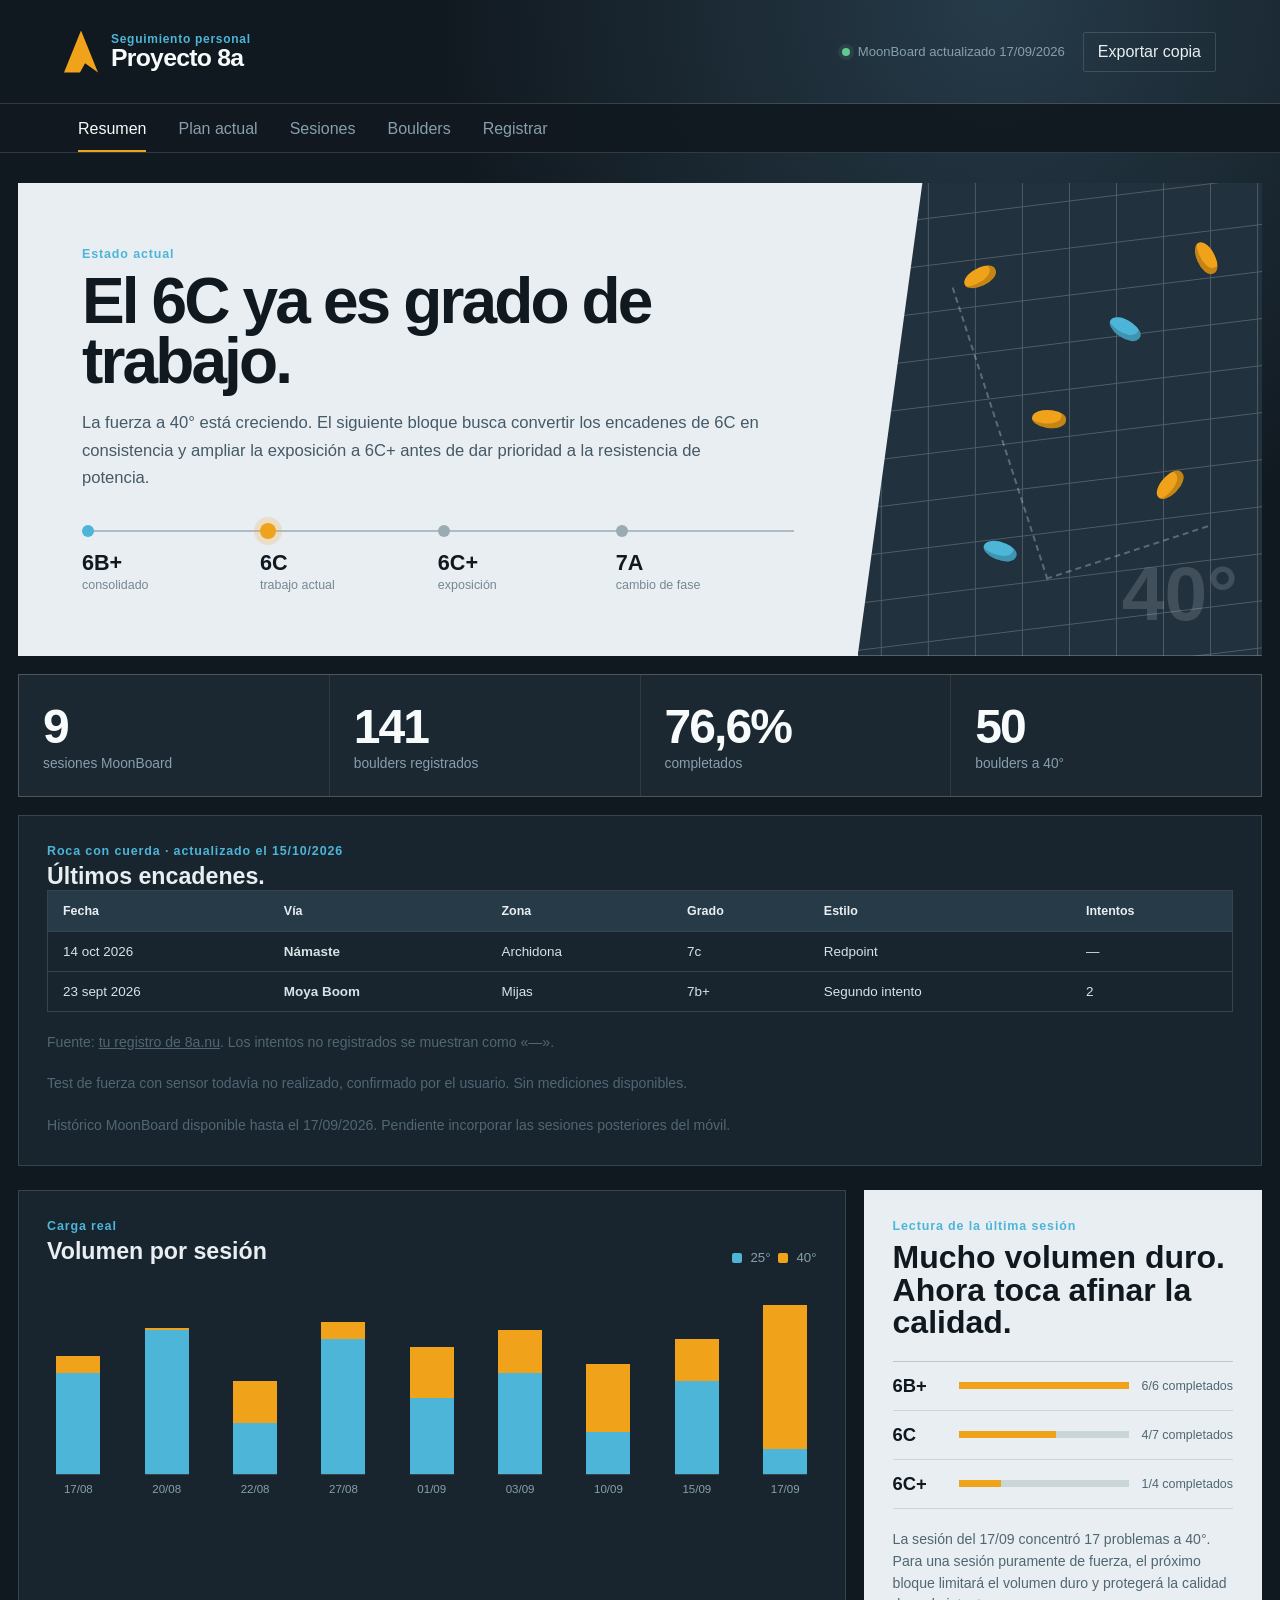
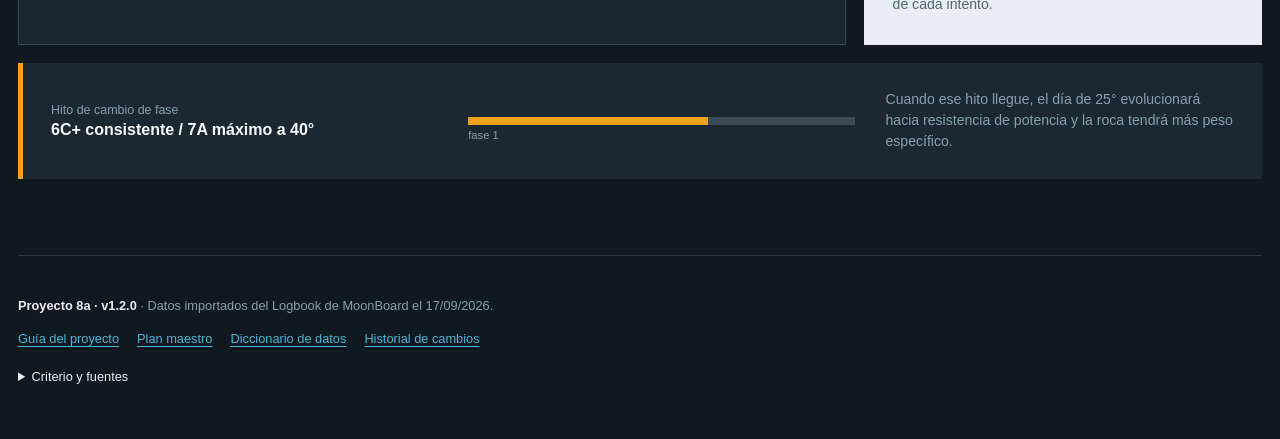
==== escalada/index.html @ afea64be "Actualiza versión de recursos para evitar caché obsoleta en Pages" ====
<!doctype html>
<!-- Proyecto 8a v1.2.0 · Panel local, sin dependencias externas. -->
<html lang="es">
<head>
  <meta charset="utf-8">
  <meta name="viewport" content="width=device-width, initial-scale=1">
  <meta name="description" content="Seguimiento personal de entrenamiento de escalada y progresión hacia 8a.">
  <title>Proyecto 8a | Seguimiento de escalada</title>
  <link rel="icon" type="image/svg+xml" href="data:image/svg+xml,%3Csvg xmlns='http://www.w3.org/2000/svg' viewBox='0 0 64 64'%3E%3Crect width='64' height='64' rx='13' fill='%23111920'/%3E%3Cpath d='M12 51 29 12l8 18 6-10 9 31Z' fill='%23f0a21a'/%3E%3Ccircle cx='31' cy='32' r='4' fill='%23e8f1f5'/%3E%3C/svg%3E">
  <link rel="stylesheet" href="styles.css?v=1.2.0">
</head>
<body>
  <header class="topbar">
    <a class="brand" href="#resumen" data-nav="resumen" aria-label="Ir al resumen">
      <span class="brand-mark" aria-hidden="true"></span>
      <span><small>Seguimiento personal</small><strong>Proyecto 8a</strong></span>
    </a>
    <div class="header-actions">
      <span class="sync-state"><i></i>MoonBoard actualizado 17/09/2026</span>
      <button class="quiet-button" id="export-all" type="button">Exportar copia</button>
    </div>
  </header>

  <nav class="section-nav" aria-label="Secciones del seguimiento">
    <button class="nav-button active" data-nav="resumen" aria-selected="true">Resumen</button>
    <button class="nav-button" data-nav="plan" aria-selected="false">Plan actual</button>
    <button class="nav-button" data-nav="sesiones" aria-selected="false">Sesiones</button>
    <button class="nav-button" data-nav="boulders" aria-selected="false">Boulders</button>
    <button class="nav-button" data-nav="registro" aria-selected="false">Registrar</button>
  </nav>

  <main>
    <section class="page-section active" id="resumen" aria-labelledby="estado-title">
      <div class="overview">
        <div class="status-panel">
          <p class="section-kicker">Estado actual</p>
          <h1 id="estado-title">El 6C ya es grado de trabajo.</h1>
          <p>La fuerza a 40° está creciendo. El siguiente bloque busca convertir los encadenes de 6C en consistencia y ampliar la exposición a 6C+ antes de dar prioridad a la resistencia de potencia.</p>
          <div class="grade-track" aria-label="Progresión de grado">
            <div class="grade reached"><strong>6B+</strong><span>consolidado</span></div>
            <div class="grade current"><strong>6C</strong><span>trabajo actual</span></div>
            <div class="grade"><strong>6C+</strong><span>exposición</span></div>
            <div class="grade"><strong>7A</strong><span>cambio de fase</span></div>
          </div>
        </div>
        <div class="wall-graphic" aria-hidden="true">
          <div class="wall-grid"></div>
          <div class="route-line"></div>
          <div class="hold h1"></div><div class="hold h2"></div><div class="hold h3"></div>
          <div class="hold h4"></div><div class="hold h5"></div><div class="hold h6"></div>
          <div class="angle-mark">40°</div>
        </div>
      </div>

      <div class="metrics" aria-label="Resumen del mes">
        <article><strong id="metric-sessions">9</strong><span>sesiones MoonBoard</span></article>
        <article><strong id="metric-problems">141</strong><span>boulders registrados</span></article>
        <article><strong id="metric-completion">76,6%</strong><span>completados</span></article>
        <article><strong id="metric-40">50</strong><span>boulders a 40°</span></article>
      </div>

      <article class="chart-panel rock-progress" aria-labelledby="rock-title">
        <div class="panel-heading"><div><p class="section-kicker">Roca con cuerda · actualizado el 15/10/2026</p><h2 id="rock-title">Últimos encadenes.</h2></div></div>
        <div class="table-wrap">
          <table><thead><tr><th>Fecha</th><th>Vía</th><th>Zona</th><th>Grado</th><th>Estilo</th><th>Intentos</th></tr></thead><tbody id="rock-ascents"></tbody></table>
        </div>
        <p class="diagnosis-note">Fuente: <a href="https://www.8a.nu/user/juanfran-jimenez/sportclimbing" target="_blank" rel="noopener noreferrer">tu registro de 8a.nu</a>. Los intentos no registrados se muestran como «—».</p>
        <p class="diagnosis-note" id="strength-test-status"></p>
        <p class="diagnosis-note">Histórico MoonBoard disponible hasta el 17/09/2026. Pendiente incorporar las sesiones posteriores del móvil.</p>
      </article>

      <div class="summary-grid">
        <article class="chart-panel">
          <div class="panel-heading">
            <div><p class="section-kicker">Carga real</p><h2>Volumen por sesión</h2></div>
            <div class="legend"><span class="dot angle25"></span>25° <span class="dot angle40"></span>40°</div>
          </div>
          <div id="volume-chart" class="volume-chart" aria-label="Gráfico de volumen por sesión"></div>
        </article>

        <aside class="diagnosis-panel">
          <p class="section-kicker">Lectura de la última sesión</p>
          <h2>Mucho volumen duro. Ahora toca afinar la calidad.</h2>
          <div id="latest-breakdown" class="breakdown"></div>
          <p class="diagnosis-note">La sesión del 17/09 concentró 17 problemas a 40°. Para una sesión puramente de fuerza, el próximo bloque limitará el volumen duro y protegerá la calidad de cada intento.</p>
        </aside>
      </div>

      <div class="milestone-band">
        <div><span>Hito de cambio de fase</span><strong>6C+ consistente / 7A máximo a 40°</strong></div>
        <div class="milestone-line"><i style="width:62%"></i><b>fase 1</b></div>
        <p>Cuando ese hito llegue, el día de 25° evolucionará hacia resistencia de potencia y la roca tendrá más peso específico.</p>
      </div>
    </section>

    <section class="page-section" id="plan" aria-labelledby="plan-title">
      <div class="page-heading">
        <div><p class="section-kicker" id="plan-phase-kicker">Bloque 2 · cinco semanas</p><h1 id="plan-title">Consolidar 6C, abrir 6C+.</h1></div>
        <div class="phase-chip" id="plan-phase-chip"><span></span>4 semanas de carga + 1 descarga</div>
      </div>

      <div class="macro-roadmap" role="tablist" aria-label="Seleccionar bloque de entrenamiento">
        <button class="roadmap-card completed" type="button" role="tab" data-block="1" aria-selected="false" aria-controls="block-panel-1"><span>Bloque 1</span><strong>Base</strong><p>Adaptación al MoonBoard, volumen a 25° y entrada progresiva a 40°.</p><b>Terminado</b><em>Ver bloque</em></button>
        <button class="roadmap-card current selected" type="button" role="tab" data-block="2" aria-selected="true" aria-controls="block-panel-2"><span>Bloque 2</span><strong>Fuerza</strong><p>Consolidar 6C, abrir 6C+ y probar una dosis pequeña de continuidad.</p><b>Actual</b><em>Viendo</em></button>
        <button class="roadmap-card" type="button" role="tab" data-block="3" aria-selected="false" aria-controls="block-panel-3"><span>Bloque 3</span><strong>Puente</strong><p>Repeticiones del mismo bloque y secuencias de 2–3 problemas.</p><em>Ver bloque</em></button>
        <button class="roadmap-card" type="button" role="tab" data-block="4" aria-selected="false" aria-controls="block-panel-4"><span>Bloque 4</span><strong>Power endurance</strong><p>Series de 3–5 problemas para acumular 20–35 movimientos.</p><em>Ver bloque</em></button>
        <button class="roadmap-card" type="button" role="tab" data-block="5" aria-selected="false" aria-controls="block-panel-5"><span>Bloque 5</span><strong>Específico de vía</strong><p>Roca prioritaria, proyectos y mantenimiento de fuerza a 40°.</p><em>Ver bloque</em></button>
      </div>

      <div class="block-panel" id="block-panel-1" data-block-panel="1" role="tabpanel" hidden>
        <div class="block-status completed-status">
          <div><p class="section-kicker">Bloque cerrado</p><h2>La base ya está construida</h2><p>Este bloque sirvió para adaptar dedos, piel y técnica al MoonBoard antes de pedir intensidad alta. Tus registros muestran exposición suficiente a ambos ángulos y ya señalas comodidad en 6C.</p></div>
          <div class="block-evidence"><article><strong>9</strong><span>sesiones importadas</span></article><article><strong>141</strong><span>problemas registrados</span></article><article><strong>50</strong><span>problemas a 40°</span></article></div>
        </div>
        <div class="block-columns">
          <article><span>Objetivo que cumplía</span><h3>Adaptación y calidad</h3><p>Volumen técnico a 25°, entrada gradual a 40° y aprendizaje de descansos largos para conservar potencia.</p></article>
          <article><span>Qué conservamos</span><h3>Calentamiento y técnica</h3><p>Los problemas fáciles, los pies precisos y el corte de sesión cuando cae la potencia siguen presentes en todos los bloques.</p></article>
          <article><span>Por qué avanzamos</span><h3>El 6C ya no es excepcional</h3><p>La siguiente limitación útil es consolidar fuerza a 40° y empezar a sostenerla durante más movimientos.</p></article>
        </div>
        <p class="block-gate"><strong>Estado:</strong> terminado. No necesitas repetirlo completo; una semana de descarga puede recuperar parte de su volumen fácil.</p>
      </div>

      <div class="block-panel active" id="block-panel-2" data-block-panel="2" role="tabpanel">
      <aside class="bridge-session">
        <div><p class="section-kicker">Empieza en este bloque</p><h2>Dosis puente para cuerda</h2></div>
        <div class="bridge-prescription"><strong>Semanas 2 y 4</strong><span>3 rondas</span><span>2 problemas seguidos a 25°</span><span>6A–6A+</span><span>15–30 s para cambiar</span><span>4–5 min entre rondas</span></div>
        <p>Hazla después del calentamiento y reduce el volumen restante a 8–12 problemas. Debe dejar fatiga de antebrazo, pero permitir completar las tres rondas sin convertirlas en intentos máximos.</p>
      </aside>

      <div class="weekly-plan">
        <article class="session-card strength">
          <div class="session-index">A</div>
          <div>
            <p class="session-meta">MoonBoard 40° · fuerza y potencia</p>
            <h2>Intentos de máxima calidad</h2>
            <ol>
              <li><strong>Calentamiento:</strong> 15–20 min progresivos y 3–5 problemas fáciles a 25°.</li>
              <li><strong>Base:</strong> 3 problemas 6B+ que controles, uno o dos intentos cada uno.</li>
              <li><strong>Trabajo:</strong> 4–6 problemas 6C y 2–3 problemas 6C+ elegidos por estilos distintos.</li>
              <li><strong>Descanso:</strong> 3–5 min entre intentos duros. Termina cuando la potencia caiga claramente.</li>
            </ol>
            <p class="dose">Objetivo: 14–20 intentos duros totales, no 17 problemas duros completos.</p>
          </div>
        </article>

        <article class="session-card volume">
          <div class="session-index">B</div>
          <div>
            <p class="session-meta">MoonBoard 25° · volumen técnico</p>
            <h2>Acumular movimientos limpios</h2>
            <ol>
              <li><strong>Selección:</strong> 12–18 problemas entre 5+ y 6B; evita convertirlo en otro día máximo.</li>
              <li><strong>Pausa:</strong> 60–90 s entre bloques; 3 min si necesitas reiniciar la técnica.</li>
              <li><strong>Intención:</strong> pies silenciosos, cadera cerca, precisión y respiración.</li>
              <li><strong>Semanas 2 y 4:</strong> sustituye parte del volumen por la dosis puente de dos problemas enlazados.</li>
            </ol>
            <p class="dose">Objetivo: 80–90% completado y sensación final de poder hacer algo más.</p>
          </div>
        </article>

        <article class="session-card rock">
          <div class="session-index">C</div>
          <div>
            <p class="session-meta">Roca con cuerda · dificultad</p>
            <h2>Convertir fuerza en escalada</h2>
            <ol>
              <li><strong>Entrada:</strong> dos vías progresivas, sin fatigar antebrazos.</li>
              <li><strong>Proyecto:</strong> 3–5 pegues de calidad con descanso completo y una intención clara por pegue.</li>
              <li><strong>Técnica:</strong> anota reposos, secuencia, chapajes y punto de caída.</li>
              <li><strong>Salida:</strong> una vía cómoda solo si mantiene calidad; no añadas volumen por cumplir.</li>
            </ol>
            <p class="dose">Objetivo: aprendizaje del proyecto, no agotar el contador de vías.</p>
          </div>
        </article>
      </div>

      <div class="load-block">
        <div class="panel-heading"><div><p class="section-kicker">Progresión</p><h2>Microciclo de cinco semanas</h2></div></div>
        <div class="week-track">
          <article><span>Semana 1</span><strong>Calibrar</strong><p>Elegir cartera 6C y medir calidad real.</p></article>
          <article><span>Semana 2</span><strong>Construir</strong><p>Añadir un 6C+ y mantener descansos.</p></article>
          <article><span>Semana 3</span><strong>Consolidar</strong><p>Repetir 6C en estilos débiles.</p></article>
          <article><span>Semana 4</span><strong>Comprobar</strong><p>Intento fresco a 6C+/7A sin volumen extra.</p></article>
          <article class="deload"><span>Semana 5</span><strong>Descargar</strong><p>50–60% del volumen; conservar intensidad.</p></article>
        </div>
      </div>

      <div class="continuity-guide">
        <div class="panel-heading"><div><p class="section-kicker">Progresión hacia cuerda</p><h2>Cómo entran los bloques enlazados</h2></div></div>
        <div class="continuity-steps">
          <article><span>Ahora · bloque 2</span><strong>2 diferentes × 3 rondas</strong><p>Primera exposición. Grado 6A–6A+ a 25°, transición corta y descanso completo.</p></article>
          <article><span>Bloque 3</span><strong>Repetir ×2–3 o enlazar 3</strong><p>El mismo problema entrena acumulación controlada; tres diferentes transfieren mejor a la variedad de una vía.</p></article>
          <article><span>Bloque 4</span><strong>3–5 problemas enlazados</strong><p>Entre 20 y 35 movimientos, 2–3 series y 6–10 minutos de recuperación.</p></article>
          <article><span>Bloque 5</span><strong>La roca manda</strong><p>Las vías y el proyecto aportan la especificidad. MoonBoard mantiene fuerza y completa lo que falte.</p></article>
        </div>
        <p class="transition-rule"><strong>No hace falta esperar al 6C+.</strong> Pasaremos al bloque 3 cuando el 6C a 40° ronde el 70% de éxito durante dos sesiones de fuerza y toleres la dosis puente sin caída técnica marcada. El 6C+ consistente o el 7A será el hito para que la resistencia de potencia gane protagonismo, no para empezarla desde cero.</p>
      </div>

      <div class="plan-notes">
        <article><h3>Separación</h3><p>Deja al menos 48 horas entre los dos días de MoonBoard. Evita colocar 40° el día posterior a roca dura.</p></article>
        <article><h3>Control Tindeq</h3><p>Mide siempre con el mismo agarre, canto y protocolo. Compara tendencias, no una lectura aislada.</p></article>
        <article><h3>Señal de ajuste</h3><p>Dolor focal en dedos, caída persistente del rendimiento o fatiga que altera la técnica justifican reducir carga y revisar.</p></article>
      </div>
      </div>

      <div class="block-panel" id="block-panel-3" data-block-panel="3" role="tabpanel" hidden>
        <div class="block-status"><div><p class="section-kicker">Siguiente fase</p><h2>Unir fuerza sin perder técnica</h2><p>Primer bloque realmente orientado a cuerda: mantienes un día de fuerza, pero el segundo día de MoonBoard empieza a acumular fatiga de forma deliberada.</p></div><div class="block-prescription"><strong>3–4 semanas</strong><span>2 sesiones Moon</span><span>1 día de cuerda</span></div></div>
        <div class="block-schedule">
          <article class="strength"><span>A · 40°</span><h3>Fuerza mantenida</h3><ul><li>4–6 problemas 6C/6C+.</li><li>2–4 intentos de calidad por problema.</li><li>3–5 min de descanso.</li></ul></article>
          <article class="volume"><span>B · 25°</span><h3>Puente de continuidad</h3><ul><li>Opción 1: mismo problema ×2–3.</li><li>Opción 2: 3 problemas diferentes seguidos.</li><li>3–4 series; 5–6 min de descanso.</li></ul></article>
          <article class="rock"><span>C · cuerda</span><h3>Aplicación en vía</h3><ul><li>Vías de 20–30 movimientos.</li><li>Practicar reposos y respiración.</li><li>3–4 pegues útiles, no agotamiento.</li></ul></article>
        </div>
        <p class="block-gate"><strong>Entrada:</strong> alrededor de 70% de éxito en 6C a 40° durante dos sesiones y dosis puente tolerada. <strong>Salida:</strong> completar tres problemas enlazados sin colapso técnico en las dos primeras series.</p>
      </div>

      <div class="block-panel" id="block-panel-4" data-block-panel="4" role="tabpanel" hidden>
        <div class="block-status"><div><p class="section-kicker">Resistencia de potencia</p><h2>Producir fuerza con los antebrazos cargados</h2><p>La sesión de 25° deja de ser volumen general y se convierte en secuencias parecidas al tramo decisivo de una vía deportiva.</p></div><div class="block-prescription"><strong>4 semanas</strong><span>20–35 movimientos</span><span>2–3 series</span></div></div>
        <div class="block-schedule">
          <article class="strength"><span>A · 40°</span><h3>Fuerza, poco volumen</h3><ul><li>3–5 problemas duros.</li><li>10–14 intentos totales.</li><li>Finalizar antes de perder potencia.</li></ul></article>
          <article class="volume"><span>B · 25°</span><h3>3–5 problemas enlazados</h3><ul><li>6A–6B según longitud.</li><li>20–35 movimientos por serie.</li><li>6–10 min entre 2–3 series.</li></ul></article>
          <article class="rock"><span>C · cuerda</span><h3>Proyecto y encadenamiento</h3><ul><li>Una vía objetivo y una submáxima.</li><li>Ensayar sección clave con fatiga.</li><li>Medir dónde falla la recuperación.</li></ul></article>
        </div>
        <p class="block-gate"><strong>Entrada:</strong> 6C+ consistente o 7A máximo a 40°. <strong>Salida:</strong> mantener la secuencia y el ritmo en 25–35 movimientos, y trasladarlo a pegues completos en roca.</p>
      </div>

      <div class="block-panel" id="block-panel-5" data-block-panel="5" role="tabpanel" hidden>
        <div class="block-status"><div><p class="section-kicker">Puesta a punto</p><h2>La vía objetivo organiza la semana</h2><p>El rendimiento en cuerda pasa al centro. MoonBoard conserva las cualidades que ya tienes sin robar recuperación a los pegues importantes.</p></div><div class="block-prescription"><strong>3–6 semanas</strong><span>roca prioritaria</span><span>MoonBoard mínimo eficaz</span></div></div>
        <div class="block-schedule">
          <article class="strength"><span>A · 40°</span><h3>Mantenimiento</h3><ul><li>3–4 problemas duros.</li><li>6–10 intentos de alta calidad.</li><li>Separado de la roca importante.</li></ul></article>
          <article class="volume"><span>B · opcional</span><h3>Ajuste según el proyecto</h3><ul><li>Continuidad si la vía es larga.</li><li>Potencia si falla la sección clave.</li><li>Eliminar si resta calidad en roca.</li></ul></article>
          <article class="rock"><span>C · prioridad</span><h3>Ensayo específico</h3><ul><li>Beta, chapajes y reposos definidos.</li><li>Pegues de encadenamiento frescos.</li><li>Descarga antes de días clave.</li></ul></article>
        </div>
        <p class="block-gate"><strong>Regla principal:</strong> si una sesión de MoonBoard empeora el siguiente día de proyecto, se reduce o se elimina. En este bloque el indicador válido es el rendimiento en la vía.</p>
      </div>
    </section>

    <section class="page-section" id="sesiones" aria-labelledby="sessions-title">
      <div class="page-heading">
        <div><p class="section-kicker">Historial importado</p><h1 id="sessions-title">Nueve sesiones, bloque a bloque.</h1></div>
        <a class="quiet-button link-button" href="data/boulders_moonboard.csv" download>Descargar CSV</a>
      </div>
      <div class="session-trend" id="session-trend" aria-label="Tendencia de sesiones"></div>
      <div id="session-list" class="session-list"></div>
    </section>

    <section class="page-section" id="boulders" aria-labelledby="boulders-title">
      <div class="page-heading compact">
        <div><p class="section-kicker">Base de datos MoonBoard</p><h1 id="boulders-title">Los 141 boulders.</h1></div>
        <span id="filter-count" class="result-count">141 resultados</span>
      </div>
      <div class="filters" aria-label="Filtros de boulders">
        <label>Buscar<input id="filter-search" type="search" placeholder="Nombre o setter"></label>
        <label>Ángulo<select id="filter-angle"><option value="">Todos</option><option value="25">25°</option><option value="40">40°</option></select></label>
        <label>Grado<select id="filter-grade"><option value="">Todos</option></select></label>
        <label>Resultado<select id="filter-result"><option value="">Todos</option><option value="completed">Completado</option><option value="open">Pendiente</option></select></label>
      </div>
      <div class="table-wrap">
        <table>
          <thead><tr><th>Fecha</th><th>Problema</th><th>Ángulo</th><th>Grado</th><th>Resultado</th><th>Intentos</th></tr></thead>
          <tbody id="boulder-rows"></tbody>
        </table>
      </div>
    </section>

    <section class="page-section" id="registro" aria-labelledby="log-title">
      <div class="page-heading">
        <div><p class="section-kicker">Seguimiento continuo</p><h1 id="log-title">Registrar una sesión.</h1></div>
        <p class="heading-note">Los registros manuales se guardan solo en este navegador. Exporta una copia con regularidad.</p>
      </div>
      <div class="log-layout">
        <form id="session-form" class="log-form">
          <label>Fecha<input required name="date" type="date"></label>
          <label>Tipo de sesión<select required name="type"><option value="MoonBoard 40°">MoonBoard 40°</option><option value="MoonBoard 25°">MoonBoard 25°</option><option value="Roca con cuerda">Roca con cuerda</option><option value="Tindeq / fuerza">Tindeq / fuerza</option></select></label>
          <div class="form-pair"><label>Duración (min)<input name="duration" type="number" min="0" max="480"></label><label>RPE (1–10)<input name="rpe" type="number" min="1" max="10"></label></div>
          <div class="form-pair"><label>Máximo grado<input name="maxGrade" type="text" placeholder="6C+"></label><label>Dolor (0–10)<input name="pain" type="number" min="0" max="10"></label></div>
          <div class="form-pair"><label>Completados<input name="completed" type="number" min="0"></label><label>Intentos<input name="attempts" type="number" min="0"></label></div>
          <label>Notas<textarea name="notes" rows="4" placeholder="Sensaciones, secuencias, reposos o molestias"></textarea></label>
          <button class="primary-button" type="submit">Guardar sesión</button>
        </form>
        <div class="manual-log">
          <div class="manual-heading"><div><p class="section-kicker">Añadidas manualmente</p><h2>Diario complementario</h2></div><label class="import-button">Importar copia<input id="import-file" type="file" accept="application/json"></label></div>
          <div id="manual-list" class="manual-list"></div>
        </div>
      </div>
    </section>
  </main>

  <footer>
    <p><strong>Proyecto 8a · v1.2.0</strong> · Datos importados del Logbook de MoonBoard el 17/09/2026.</p>
    <nav class="documentation-links" aria-label="Documentación del proyecto"><a href="README.md">Guía del proyecto</a><a href="PLAN_ENTRENAMIENTO.md">Plan maestro</a><a href="DICCIONARIO_DATOS.md">Diccionario de datos</a><a href="CHANGELOG.md">Historial de cambios</a></nav>
    <details><summary>Criterio y fuentes</summary><p>El plan separa fuerza, volumen técnico y práctica específica en roca. Se apoya en revisiones sobre determinantes del rendimiento y entrenamiento específico en escalada. La evidencia disponible es útil, pero limitada y no sustituye la valoración de un entrenador o profesional sanitario ante dolor o lesión.</p><ul><li><a href="https://pubmed.ncbi.nlm.nih.gov/39216626/">Determinantes del rendimiento en escalada deportiva</a></li><li><a href="https://pubmed.ncbi.nlm.nih.gov/36636194/">Entrenamiento específico y rendimiento</a></li><li><a href="https://pubmed.ncbi.nlm.nih.gov/38162697/">Riesgo y prevención de lesiones por sobreuso</a></li><li><a href="https://pubmed.ncbi.nlm.nih.gov/41103490/">Fiabilidad de las mediciones de fuerza de dedos</a></li></ul></details>
  </footer>

  <div class="toast" id="toast" role="status" aria-live="polite"></div>
  <script src="assets/data.js?v=1.2.0"></script>
  <script src="assets/rock-data.js?v=1.2.0"></script>
  <script src="app.js?v=1.2.0"></script>
</body>
</html>
---- escalada/styles.css ----
/*
 * Proyecto 8a — sistema visual del panel local.
 * Orden: tokens, estructura general, resumen, plan, datos, formularios y
 * adaptaciones responsive. Los estados interactivos comparten estos tokens.
 */
:root {
  --ink: #111920;
  --ink-2: #1b2832;
  --ink-3: #263946;
  --paper: #e8eef1;
  --paper-2: #d7e2e7;
  --white: #f8fbfc;
  --orange: #f0a21a;
  --orange-soft: rgba(240,162,26,.14);
  --blue: #4cb5d8;
  --blue-soft: rgba(76,181,216,.15);
  --muted: #87a0ac;
  --line: rgba(232,238,241,.15);
  --danger: #ed6b66;
  --success: #62c991;
}
* { box-sizing: border-box; }
html { background: var(--ink); color: var(--paper); font-family: "Avenir Next", Avenir, "Segoe UI", sans-serif; scroll-behavior: smooth; }
body { margin: 0; min-height: 100vh; background: radial-gradient(circle at 78% 0%, #263b49 0, var(--ink) 35rem); }
button, input, select, textarea { font: inherit; }
button, a { -webkit-tap-highlight-color: transparent; }
a { color: inherit; }
:focus-visible { outline: 3px solid var(--blue); outline-offset: 3px; }
.topbar { min-height: 104px; padding: 24px clamp(20px, 5vw, 76px); display: flex; align-items: center; justify-content: space-between; gap: 24px; border-bottom: 1px solid var(--line); }
.brand { display: flex; align-items: center; gap: 13px; text-decoration: none; }
.brand-mark { width: 34px; height: 42px; background: var(--orange); clip-path: polygon(50% 0,100% 100%,62% 78%,47% 100%,0 100%); }
.brand small { display: block; color: var(--blue); font-size: .75rem; font-weight: 700; letter-spacing: .06em; }
.brand strong { display: block; margin-top: -2px; color: var(--white); font-family: "Arial Narrow", "Avenir Next Condensed", sans-serif; font-size: 1.55rem; letter-spacing: -.03em; }
.header-actions { display: flex; align-items: center; gap: 18px; }
.sync-state { display: flex; align-items: center; gap: 8px; color: var(--muted); font-size: .82rem; }
.sync-state i, .phase-chip span { width: 8px; height: 8px; border-radius: 50%; background: var(--success); box-shadow: 0 0 0 4px rgba(98,201,145,.11); }
.quiet-button, .import-button { appearance: none; padding: 10px 14px; border: 1px solid var(--line); border-radius: 2px; background: transparent; color: var(--paper); text-decoration: none; cursor: pointer; transition: border-color .15s, background .15s; }
.quiet-button:hover, .import-button:hover { border-color: var(--blue); background: var(--blue-soft); }
.section-nav { position: sticky; top: 0; z-index: 10; display: flex; gap: 4px; padding: 0 clamp(20px, 5vw, 76px); background: rgba(17,25,32,.94); border-bottom: 1px solid var(--line); backdrop-filter: blur(14px); overflow-x: auto; }
.nav-button { position: relative; padding: 16px 14px 14px; border: 0; background: transparent; color: var(--muted); cursor: pointer; white-space: nowrap; }
.nav-button::after { content: ""; position: absolute; left: 14px; right: 14px; bottom: -1px; height: 3px; background: transparent; }
.nav-button.active { color: var(--white); }.nav-button.active::after { background: var(--orange); }
main { width: min(1320px, calc(100% - 36px)); margin: 0 auto; padding: 30px 0 76px; }
.page-section { display: none; }.page-section.active { display: block; }
.section-kicker { margin: 0 0 5px; color: var(--blue); font-size: .78rem; font-weight: 700; letter-spacing: .07em; }
.overview { display: grid; grid-template-columns: 1.35fr .65fr; min-height: 390px; background: var(--paper); color: var(--ink); overflow: hidden; }
.status-panel { padding: clamp(30px, 5vw, 70px); }
.status-panel h1, .page-heading h1 { margin: 10px 0 18px; font-family: "Arial Narrow", "Avenir Next Condensed", sans-serif; font-size: clamp(2.35rem, 5vw, 4.8rem); line-height: .94; letter-spacing: -.045em; }
.status-panel > p:not(.section-kicker) { max-width: 690px; color: #455967; font-size: 1.04rem; line-height: 1.65; }
.grade-track { display: grid; grid-template-columns: repeat(4, 1fr); margin-top: 38px; border-top: 2px solid #aebdc5; }
.grade { position: relative; padding: 18px 8px 0 0; color: #758892; }
.grade::before { content: ""; position: absolute; top: -7px; left: 0; width: 12px; height: 12px; border-radius: 50%; background: #9aabb4; }
.grade.reached::before { background: var(--blue); }.grade.current::before { width: 16px; height: 16px; top: -9px; background: var(--orange); box-shadow: 0 0 0 6px rgba(240,162,26,.2); }
.grade strong { display: block; color: var(--ink); font-size: 1.35rem; }.grade span { display: block; margin-top: 2px; font-size: .78rem; }
.wall-graphic { position: relative; min-height: 340px; background: #21313d; clip-path: polygon(16% 0,100% 0,100% 100%,0 100%); }
.wall-grid { position: absolute; inset: 0; opacity: .23; background-image: linear-gradient(var(--paper) 1px,transparent 1px),linear-gradient(90deg,var(--paper) 1px,transparent 1px); background-size: 42px 42px; transform: skewY(-7deg) scale(1.12); }
.route-line { position: absolute; left: 34%; top: 15%; width: 42%; height: 65%; border-left: 2px dashed rgba(232,238,241,.3); border-bottom: 2px dashed rgba(232,238,241,.3); transform: rotate(-18deg); }
.hold { position: absolute; width: 34px; height: 18px; border-radius: 60% 45% 55% 50%; background: var(--orange); transform: rotate(-24deg); box-shadow: inset -5px -4px 0 rgba(0,0,0,.18); }
.h1 { left: 26%; top: 18%; } .h2 { left: 62%; top: 29%; transform: rotate(35deg); background: var(--blue); }
.h3 { left: 43%; top: 48%; transform: rotate(8deg); } .h4 { left: 73%; top: 62%; transform: rotate(-45deg); }
.h5 { left: 31%; top: 76%; transform: rotate(22deg); background: var(--blue); } .h6 { left: 82%; top: 14%; transform: rotate(67deg); }
.angle-mark { position: absolute; right: 24px; bottom: 18px; font-family: "Arial Narrow", sans-serif; font-size: 4.8rem; font-weight: 800; color: rgba(232,238,241,.16); }
.metrics { display: grid; grid-template-columns: repeat(4, 1fr); margin: 18px 0; gap: 1px; background: var(--line); border: 1px solid var(--line); }
.metrics article { padding: 24px; background: var(--ink-2); }.metrics strong { display: block; color: var(--white); font-size: clamp(1.8rem, 4vw, 3rem); letter-spacing: -.04em; }.metrics span { color: var(--muted); font-size: .86rem; }
.summary-grid { display: grid; grid-template-columns: 1.35fr .65fr; gap: 18px; }
.chart-panel, .diagnosis-panel, .load-block, .session-trend, .manual-log { border: 1px solid var(--line); background: rgba(28,41,51,.78); }
.chart-panel, .diagnosis-panel, .load-block, .session-trend, .manual-log { padding: 28px; }
.panel-heading, .manual-heading { display: flex; align-items: end; justify-content: space-between; gap: 24px; }.panel-heading h2, .manual-heading h2 { margin: 0; font-size: 1.45rem; }
.legend { color: var(--muted); font-size: .83rem; display: flex; align-items: center; gap: 8px; }.dot { display: inline-block; width: 10px; height: 10px; border-radius: 2px; }.dot.angle25 { background: var(--blue); }.dot.angle40 { background: var(--orange); }
.volume-chart { display: grid; grid-template-columns: repeat(9,1fr); gap: clamp(8px,2vw,28px); align-items: end; height: 230px; padding-top: 28px; }
.bar-slot { height: 100%; display: flex; flex-direction: column; justify-content: end; align-items: center; gap: 8px; }.bar-stack { height: 170px; width: min(44px,75%); display: flex; flex-direction: column; justify-content: end; border-bottom: 1px solid var(--line); }.bar { min-height: 2px; }.bar.a25 { background: var(--blue); }.bar.a40 { background: var(--orange); }.bar-slot time { color: var(--muted); font-size: .72rem; }
.diagnosis-panel { background: var(--paper); color: var(--ink); }.diagnosis-panel h2 { margin: 8px 0 22px; font-family: "Arial Narrow", sans-serif; font-size: 2rem; line-height: 1.02; }.breakdown { border-top: 1px solid #b9c7cd; }.breakdown-row { display: grid; grid-template-columns: 54px 1fr auto; gap: 12px; padding: 13px 0; border-bottom: 1px solid #cad5da; align-items: center; }.breakdown-row strong { font-size: 1.15rem; }.breakdown-meter { height: 7px; background: #cad5da; }.breakdown-meter i { display: block; height: 100%; background: var(--orange); }.breakdown-row span { color: #516673; font-size: .78rem; }.diagnosis-note { margin: 20px 0 0; color: #516673; font-size: .88rem; line-height: 1.55; }
.milestone-band { display: grid; grid-template-columns: 1fr 1fr .9fr; gap: 30px; align-items: center; margin-top: 18px; padding: 26px 28px; border-left: 5px solid var(--orange); background: var(--ink-2); }.milestone-band span { display: block; color: var(--muted); font-size: .78rem; }.milestone-band strong { display: block; margin-top: 4px; color: var(--white); }.milestone-band p { margin: 0; color: var(--muted); font-size: .88rem; line-height: 1.5; }.milestone-line { position: relative; height: 8px; background: #3c4b55; }.milestone-line i { display: block; height: 100%; background: var(--orange); }.milestone-line b { position: absolute; top: 12px; left: 0; color: var(--muted); font-size: .7rem; font-weight: 500; }
.page-heading { display: flex; align-items: end; justify-content: space-between; gap: 30px; margin: 18px 0 32px; }.page-heading.compact { margin-bottom: 18px; }.page-heading h1 { margin-bottom: 0; color: var(--white); }.phase-chip { display: flex; gap: 10px; align-items: center; padding-bottom: 12px; color: var(--paper-2); font-size: .9rem; }.phase-chip span { background: var(--orange); box-shadow: 0 0 0 5px var(--orange-soft); }.heading-note { max-width: 420px; margin: 0 0 9px; color: var(--muted); font-size: .88rem; line-height: 1.5; }
.macro-roadmap { display: grid; grid-template-columns: repeat(5,1fr); margin-bottom: 18px; border: 1px solid var(--line); background: var(--ink-2); }.roadmap-card { position: relative; min-height: 190px; padding: 22px 20px 42px; border: 0; border-right: 1px solid var(--line); background: var(--ink-2); color: inherit; text-align: left; cursor: pointer; }.roadmap-card:last-child { border-right: 0; }.roadmap-card::after { content: ""; position: absolute; left: 20px; right: 20px; bottom: 0; height: 3px; background: #40515b; }.roadmap-card:hover { background: #22323d; }.roadmap-card.selected { background: rgba(76,181,216,.1); box-shadow: inset 0 0 0 2px var(--blue); z-index: 1; }.roadmap-card.selected::after { height: 5px; background: var(--blue); }.roadmap-card.completed::after { background: var(--blue); }.roadmap-card.current:not(.selected) { background: var(--orange-soft); }.roadmap-card.current::after { height: 5px; background: var(--orange); }.roadmap-card span { color: var(--muted); font-size: .78rem; }.roadmap-card strong { display: block; margin-top: 5px; color: var(--white); font-size: 1.1rem; }.roadmap-card p { margin: 9px 0 0; color: var(--muted); font-size: .82rem; line-height: 1.45; }.roadmap-card b { position: absolute; right: 14px; top: 14px; padding: 3px 7px; background: rgba(76,181,216,.12); color: var(--blue); font-size: .7rem; }.roadmap-card.current b { background: rgba(240,162,26,.18); color: var(--orange); }.roadmap-card em { position: absolute; left: 20px; bottom: 16px; color: var(--blue); font-size: .75rem; font-style: normal; font-weight: 700; }.roadmap-card.selected em { color: var(--white); }
.block-panel { display: none; }.block-panel.active { display: block; }.block-status { display: grid; grid-template-columns: 1.25fr .75fr; gap: 30px; align-items: center; padding: 32px; border: 1px solid var(--line); background: linear-gradient(115deg,var(--ink-2),#223540); }.block-status.completed-status { border-color: rgba(76,181,216,.5); background: linear-gradient(115deg,rgba(76,181,216,.12),var(--ink-2)); }.block-status h2 { margin: 5px 0 10px; font-size: clamp(1.7rem,3vw,2.6rem); }.block-status p:not(.section-kicker) { max-width: 720px; margin: 0; color: var(--muted); line-height: 1.6; }.block-evidence { display: grid; grid-template-columns: repeat(3,1fr); gap: 1px; background: var(--line); }.block-evidence article { padding: 18px 12px; background: rgba(17,25,32,.75); text-align: center; }.block-evidence strong { display: block; color: var(--white); font-size: 1.8rem; }.block-evidence span { color: var(--muted); font-size: .75rem; line-height: 1.35; }.block-prescription { display: flex; flex-wrap: wrap; justify-content: flex-end; gap: 7px; }.block-prescription strong,.block-prescription span { padding: 9px 11px; background: rgba(255,255,255,.07); color: var(--paper-2); font-size: .82rem; }.block-prescription strong { background: var(--orange); color: var(--ink); }.block-columns,.block-schedule { display: grid; grid-template-columns: repeat(3,1fr); gap: 12px; margin-top: 14px; }.block-columns article,.block-schedule article { padding: 25px; border: 1px solid var(--line); background: var(--ink-2); }.block-columns span,.block-schedule span { color: var(--blue); font-size: .78rem; font-weight: 700; }.block-columns h3,.block-schedule h3 { margin: 6px 0 10px; color: var(--white); }.block-columns p,.block-schedule li { color: var(--muted); line-height: 1.55; }.block-columns p { margin: 0; }.block-schedule ul { margin: 0; padding-left: 19px; }.block-schedule .strength { border-top: 4px solid var(--orange); }.block-schedule .volume { border-top: 4px solid var(--blue); }.block-schedule .rock { border-top: 4px solid var(--success); }.block-gate { margin: 14px 0 0; padding: 18px 20px; border-left: 4px solid var(--orange); background: var(--paper); color: #425763; line-height: 1.55; }.block-gate strong { color: var(--ink); }
.bridge-session { display: grid; grid-template-columns: .55fr 1.45fr; gap: 25px; padding: 24px 28px; margin-bottom: 18px; border: 1px solid rgba(240,162,26,.55); background: linear-gradient(90deg,rgba(240,162,26,.12),rgba(28,41,51,.8)); }.bridge-session h2 { margin: 5px 0 0; font-size: 1.55rem; }.bridge-prescription { display: flex; flex-wrap: wrap; align-items: center; gap: 7px; }.bridge-prescription strong,.bridge-prescription span { padding: 7px 10px; background: rgba(255,255,255,.07); color: var(--paper-2); font-size: .78rem; }.bridge-prescription strong { background: var(--orange); color: var(--ink); }.bridge-session > p { grid-column: 2; margin: -10px 0 0; color: var(--muted); font-size: .83rem; line-height: 1.5; }
.weekly-plan { display: grid; gap: 12px; }.session-card { display: grid; grid-template-columns: 90px 1fr; gap: 22px; padding: 28px; border: 1px solid var(--line); background: var(--ink-2); }.session-card.strength { border-left: 5px solid var(--orange); }.session-card.volume { border-left: 5px solid var(--blue); }.session-card.rock { border-left: 5px solid var(--success); }.session-index { font-family: "Arial Narrow", sans-serif; font-size: 4.5rem; font-weight: 800; line-height: 1; color: rgba(232,238,241,.18); }.session-meta { margin: 0; color: var(--muted); font-size: .8rem; }.session-card h2 { margin: 5px 0 12px; font-size: 1.55rem; }.session-card ol { display: grid; grid-template-columns: 1fr 1fr; gap: 8px 30px; margin: 0; padding-left: 20px; color: var(--paper-2); line-height: 1.55; }.dose { display: inline-block; margin: 18px 0 0; padding: 8px 11px; background: rgba(255,255,255,.06); color: var(--white); font-size: .82rem; }
.load-block { margin-top: 18px; }.week-track { display: grid; grid-template-columns: repeat(5,1fr); margin-top: 24px; border-top: 2px solid var(--muted); }.week-track article { position: relative; padding: 20px 18px 0 0; }.week-track article::before { content: ""; position: absolute; top: -7px; width: 12px; height: 12px; border-radius: 50%; background: var(--orange); }.week-track .deload::before { background: var(--blue); }.week-track span { color: var(--muted); font-size: .72rem; }.week-track strong { display: block; margin-top: 3px; }.week-track p { color: var(--muted); font-size: .8rem; line-height: 1.45; }
.plan-notes { display: grid; grid-template-columns: repeat(3,1fr); gap: 1px; margin-top: 18px; background: var(--line); border: 1px solid var(--line); }.plan-notes article { padding: 22px; background: var(--ink-2); }.plan-notes h3 { margin: 0 0 6px; color: var(--blue); font-size: .95rem; }.plan-notes p { margin: 0; color: var(--muted); font-size: .84rem; line-height: 1.55; }
.continuity-guide { margin-top: 18px; padding: 28px; border: 1px solid var(--line); background: var(--paper); color: var(--ink); }.continuity-guide .section-kicker { color: #2188aa; }.continuity-steps { display: grid; grid-template-columns: repeat(4,1fr); gap: 1px; margin-top: 22px; background: #bdcbd1; }.continuity-steps article { padding: 20px; background: #edf3f5; }.continuity-steps span { color: #637985; font-size: .72rem; }.continuity-steps strong { display: block; margin-top: 5px; font-size: 1rem; }.continuity-steps p { margin: 8px 0 0; color: #536873; font-size: .8rem; line-height: 1.48; }.transition-rule { margin: 20px 0 0; padding: 17px 20px; border-left: 4px solid var(--orange); background: #dbe5e9; color: #425763; font-size: .88rem; line-height: 1.55; }.transition-rule strong { color: var(--ink); }
.link-button { display: inline-block; margin-bottom: 8px; }.session-trend { min-height: 220px; margin-bottom: 18px; }.trend-svg { width: 100%; height: 190px; overflow: visible; }.trend-grid { stroke: rgba(232,238,241,.12); stroke-width: 1; }.trend-line { fill: none; stroke: var(--orange); stroke-width: 3; }.trend-dot { fill: var(--orange); }.trend-label { fill: var(--muted); font-size: 11px; }.session-list { display: grid; grid-template-columns: repeat(3,1fr); gap: 12px; }.session-entry { border: 1px solid var(--line); background: var(--ink-2); }.session-entry summary { list-style: none; cursor: pointer; padding: 20px; }.session-entry summary::-webkit-details-marker { display: none; }.session-entry summary::after { content: "+"; float: right; color: var(--blue); font-size: 1.4rem; }.session-entry[open] summary::after { content: "−"; }.session-date { color: var(--muted); font-size: .78rem; }.session-score { display: flex; gap: 16px; align-items: end; margin-top: 10px; }.session-score strong { font-size: 2rem; }.session-score span { padding-bottom: 4px; color: var(--muted); font-size: .8rem; }.angle-split { display: flex; height: 6px; margin-top: 14px; background: #364751; }.angle-split i:first-child { background: var(--blue); }.angle-split i:last-child { background: var(--orange); }.session-detail { padding: 0 20px 20px; color: var(--muted); font-size: .82rem; line-height: 1.5; }.session-detail dl { display: grid; grid-template-columns: 1fr auto; gap: 6px; margin: 0; }.session-detail dt,.session-detail dd { margin: 0; }.session-detail dd { color: var(--paper); }
.result-count { margin-bottom: 12px; color: var(--muted); }.filters { display: grid; grid-template-columns: 2fr repeat(3,1fr); gap: 12px; margin-bottom: 14px; }.filters label, .log-form label { color: var(--muted); font-size: .78rem; }.filters input,.filters select,.log-form input,.log-form select,.log-form textarea { width: 100%; margin-top: 6px; padding: 12px 13px; border: 1px solid var(--line); border-radius: 0; background: var(--ink-2); color: var(--paper); }.filters input::placeholder,.log-form textarea::placeholder,.log-form input::placeholder { color: #657984; }.table-wrap { border: 1px solid var(--line); overflow: auto; max-height: 650px; }.table-wrap table { width: 100%; border-collapse: collapse; min-width: 760px; }.table-wrap thead { position: sticky; top: 0; z-index: 2; background: #273a47; }.table-wrap th { padding: 13px 15px; color: var(--paper); text-align: left; font-size: .78rem; }.table-wrap td { padding: 12px 15px; border-top: 1px solid var(--line); color: var(--paper-2); font-size: .84rem; }.table-wrap tbody tr:hover { background: rgba(76,181,216,.05); }.status-pill { display: inline-block; padding: 4px 8px; border-radius: 20px; font-size: .72rem; }.status-pill.done { background: rgba(98,201,145,.12); color: #89dbad; }.status-pill.open { background: rgba(237,107,102,.12); color: #f08c88; }
.log-layout { display: grid; grid-template-columns: minmax(320px,.7fr) 1.3fr; gap: 18px; }.log-form { display: grid; gap: 15px; padding: 25px; background: var(--paper); color: var(--ink); }.log-form label { color: #455967; }.log-form input,.log-form select,.log-form textarea { border-color: #bbc8ce; background: white; color: var(--ink); }.form-pair { display: grid; grid-template-columns: 1fr 1fr; gap: 12px; }.primary-button { padding: 13px 17px; border: 0; background: var(--orange); color: #161b1e; font-weight: 800; cursor: pointer; }.primary-button:hover { background: #ffb12a; }.import-button { position: relative; overflow: hidden; font-size: .8rem; }.import-button input { position: absolute; inset: 0; opacity: 0; cursor: pointer; }.manual-list { display: grid; gap: 10px; margin-top: 22px; }.empty-state { min-height: 230px; display: grid; place-items: center; color: var(--muted); text-align: center; border: 1px dashed var(--line); }.manual-entry { display: grid; grid-template-columns: 110px 1fr auto; gap: 15px; padding: 16px; border-top: 1px solid var(--line); align-items: center; }.manual-entry time { color: var(--muted); font-size: .8rem; }.manual-entry strong { display: block; }.manual-entry p { margin: 3px 0 0; color: var(--muted); font-size: .8rem; }.remove-entry { border: 0; background: transparent; color: var(--danger); cursor: pointer; }
footer { width: min(1320px, calc(100% - 36px)); margin: 0 auto; padding: 28px 0 52px; border-top: 1px solid var(--line); color: var(--muted); font-size: .8rem; line-height: 1.55; } footer strong { color: var(--paper); } footer details { max-width: 800px; } footer summary { cursor: pointer; color: var(--paper); } footer a { color: var(--blue); }.documentation-links { display: flex; flex-wrap: wrap; gap: 8px 18px; margin: 12px 0 18px; }.documentation-links a { text-underline-offset: 3px; }
.toast { position: fixed; right: 24px; bottom: 24px; z-index: 20; padding: 12px 16px; background: var(--paper); color: var(--ink); opacity: 0; transform: translateY(12px); pointer-events: none; transition: .2s; }.toast.visible { opacity: 1; transform: translateY(0); }
@media (max-width: 960px) {
  .summary-grid,.log-layout { grid-template-columns: 1fr; }.session-list { grid-template-columns: repeat(2,1fr); }.macro-roadmap { grid-template-columns: repeat(3,1fr); }.roadmap-card { border-bottom: 1px solid var(--line); }.block-status { grid-template-columns: 1fr; }.block-prescription { justify-content: flex-start; }.continuity-steps { grid-template-columns: repeat(2,1fr); }.week-track { grid-template-columns: repeat(3,1fr); row-gap: 22px; }.session-card ol { grid-template-columns: 1fr; }.milestone-band { grid-template-columns: 1fr; }
}
@media (max-width: 700px) {
  .topbar { align-items: flex-start; }.header-actions { flex-direction: column-reverse; align-items: flex-end; gap: 8px; }.sync-state { display: none; }.quiet-button { padding: 8px 10px; }
  .overview { grid-template-columns: 1fr; }.wall-graphic { min-height: 210px; clip-path: none; }.grade span { font-size: .68rem; }.metrics { grid-template-columns: repeat(2,1fr); }.metrics article { padding: 18px; }
  .page-heading { align-items: flex-start; flex-direction: column; }.phase-chip { padding: 0; }.macro-roadmap { grid-template-columns: 1fr; }.roadmap-card { min-height: 0; padding-bottom: 44px; border-right: 0; }.block-status { padding: 24px; }.block-evidence,.block-columns,.block-schedule { grid-template-columns: 1fr; }.bridge-session { grid-template-columns: 1fr; }.bridge-session > p { grid-column: 1; margin: 0; }.continuity-steps { grid-template-columns: 1fr; }.weekly-plan { gap: 10px; }.session-card { grid-template-columns: 48px 1fr; padding: 21px; }.session-index { font-size: 3rem; }.week-track { grid-template-columns: 1fr; border-top: 0; border-left: 2px solid var(--muted); }.week-track article { padding: 0 0 18px 22px; }.week-track article::before { top: 5px; left: -7px; }.plan-notes { grid-template-columns: 1fr; }
  .session-list { grid-template-columns: 1fr; }.filters { grid-template-columns: 1fr 1fr; }.volume-chart { gap: 6px; }.bar-slot time { writing-mode: vertical-rl; height: 48px; }.form-pair { grid-template-columns: 1fr; }.manual-entry { grid-template-columns: 88px 1fr auto; }
}
@media (max-width: 430px) { main,footer { width: min(100% - 20px,1320px); }.status-panel { padding: 26px 22px; }.grade-track { grid-template-columns: repeat(2,1fr); gap: 20px 0; border-top: 0; }.grade { border-top: 2px solid #aebdc5; }.filters { grid-template-columns: 1fr; }.sync-state { display: none; } }
@media (prefers-reduced-motion: reduce) { *,*::before,*::after { scroll-behavior: auto !important; transition: none !important; } }
.rock-progress { margin-bottom: 24px; }
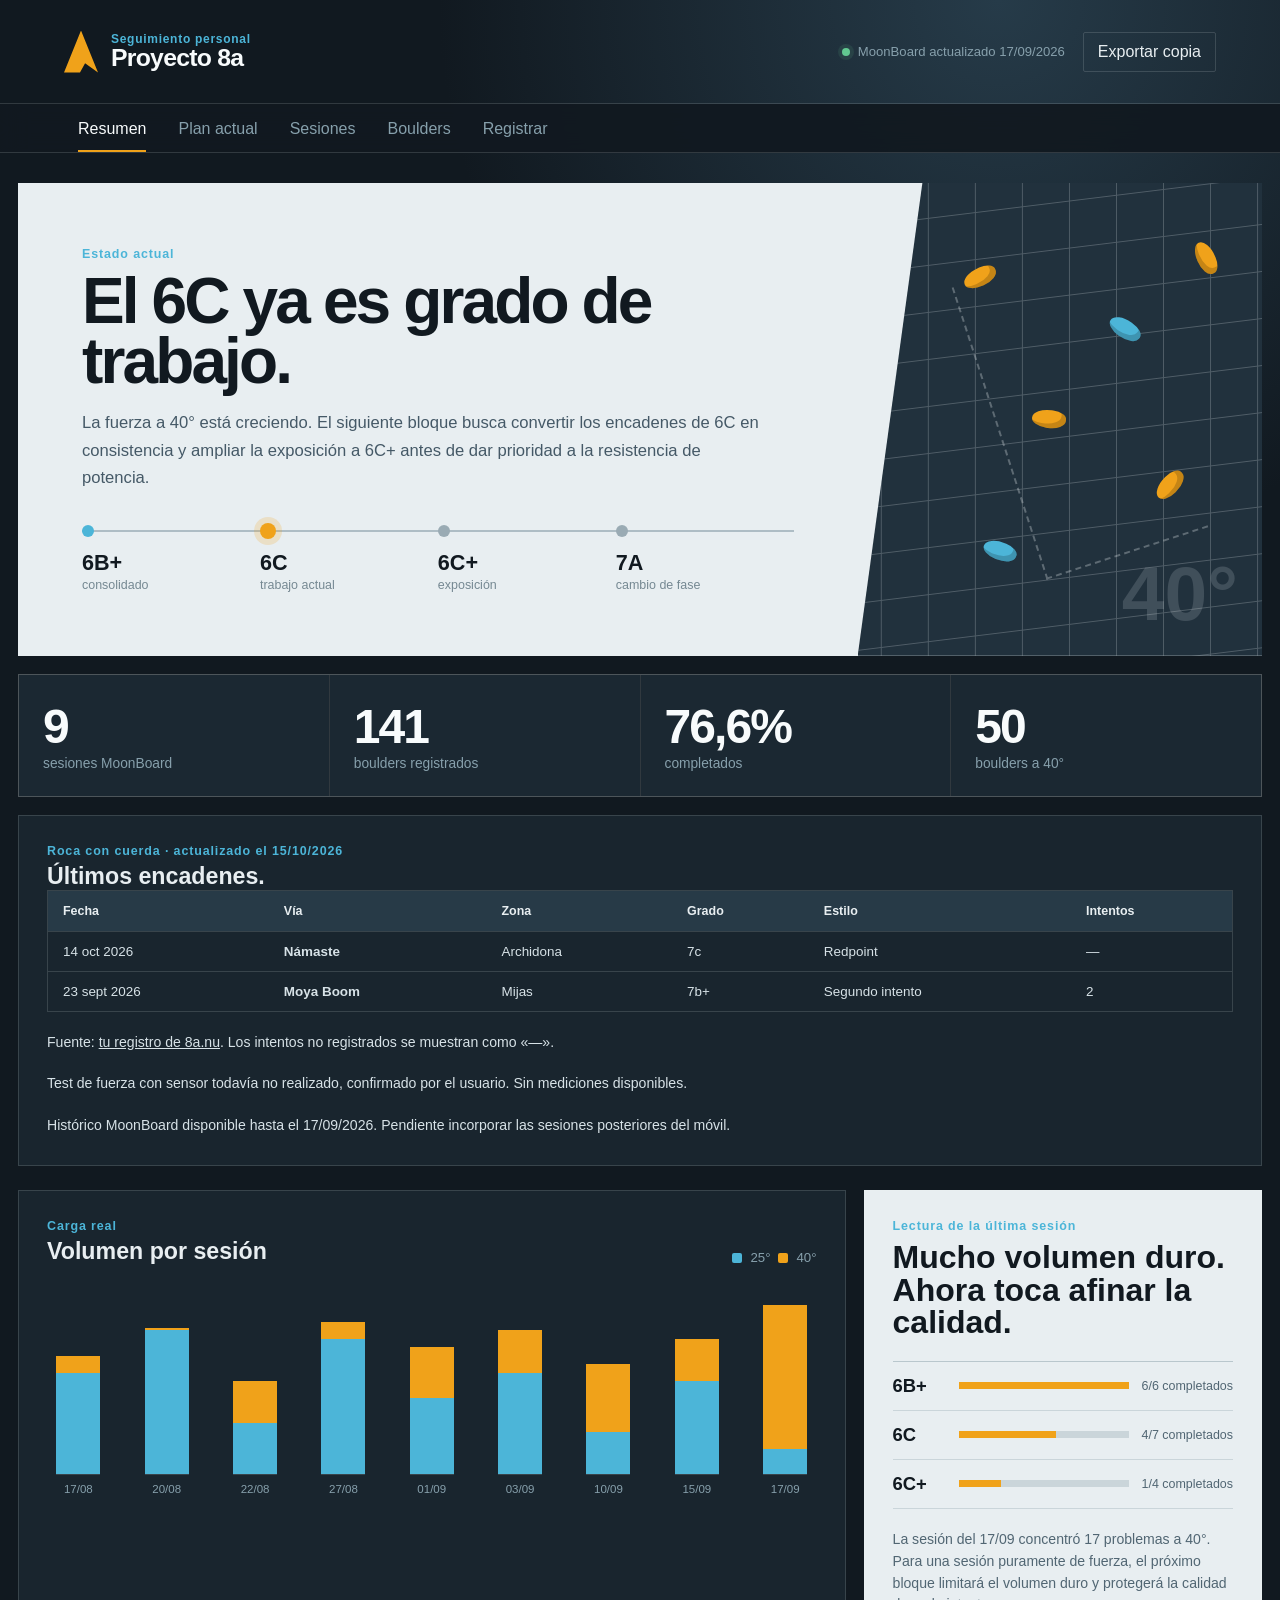
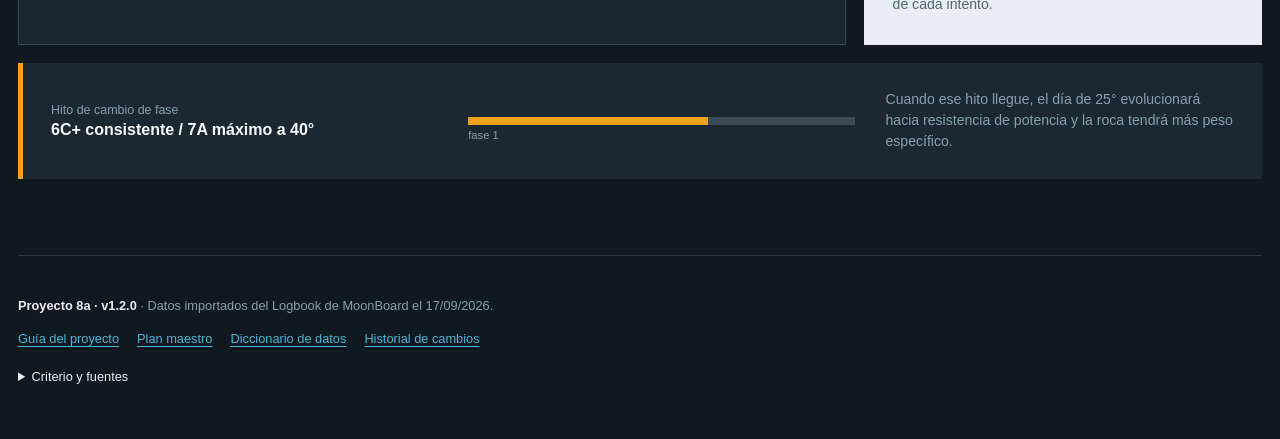
==== commit 0fd5e283: "Mejora contraste de notas de cuerda en el resumen" ====
--- a/escalada/index.html
+++ b/escalada/index.html
@@ -7,7 +7,7 @@
   <meta name="description" content="Seguimiento personal de entrenamiento de escalada y progresión hacia 8a.">
   <title>Proyecto 8a | Seguimiento de escalada</title>
   <link rel="icon" type="image/svg+xml" href="data:image/svg+xml,%3Csvg xmlns='http://www.w3.org/2000/svg' viewBox='0 0 64 64'%3E%3Crect width='64' height='64' rx='13' fill='%23111920'/%3E%3Cpath d='M12 51 29 12l8 18 6-10 9 31Z' fill='%23f0a21a'/%3E%3Ccircle cx='31' cy='32' r='4' fill='%23e8f1f5'/%3E%3C/svg%3E">
-  <link rel="stylesheet" href="styles.css?v=1.2.0">
+  <link rel="stylesheet" href="styles.css?v=1.2.1">
 </head>
 <body>
   <header class="topbar">
--- a/escalada/styles.css
+++ b/escalada/styles.css
@@ -96,3 +96,4 @@
 @media (max-width: 430px) { main,footer { width: min(100% - 20px,1320px); }.status-panel { padding: 26px 22px; }.grade-track { grid-template-columns: repeat(2,1fr); gap: 20px 0; border-top: 0; }.grade { border-top: 2px solid #aebdc5; }.filters { grid-template-columns: 1fr; }.sync-state { display: none; } }
 @media (prefers-reduced-motion: reduce) { *,*::before,*::after { scroll-behavior: auto !important; transition: none !important; } }
 .rock-progress { margin-bottom: 24px; }
+.rock-progress .diagnosis-note { color: var(--paper-2); }
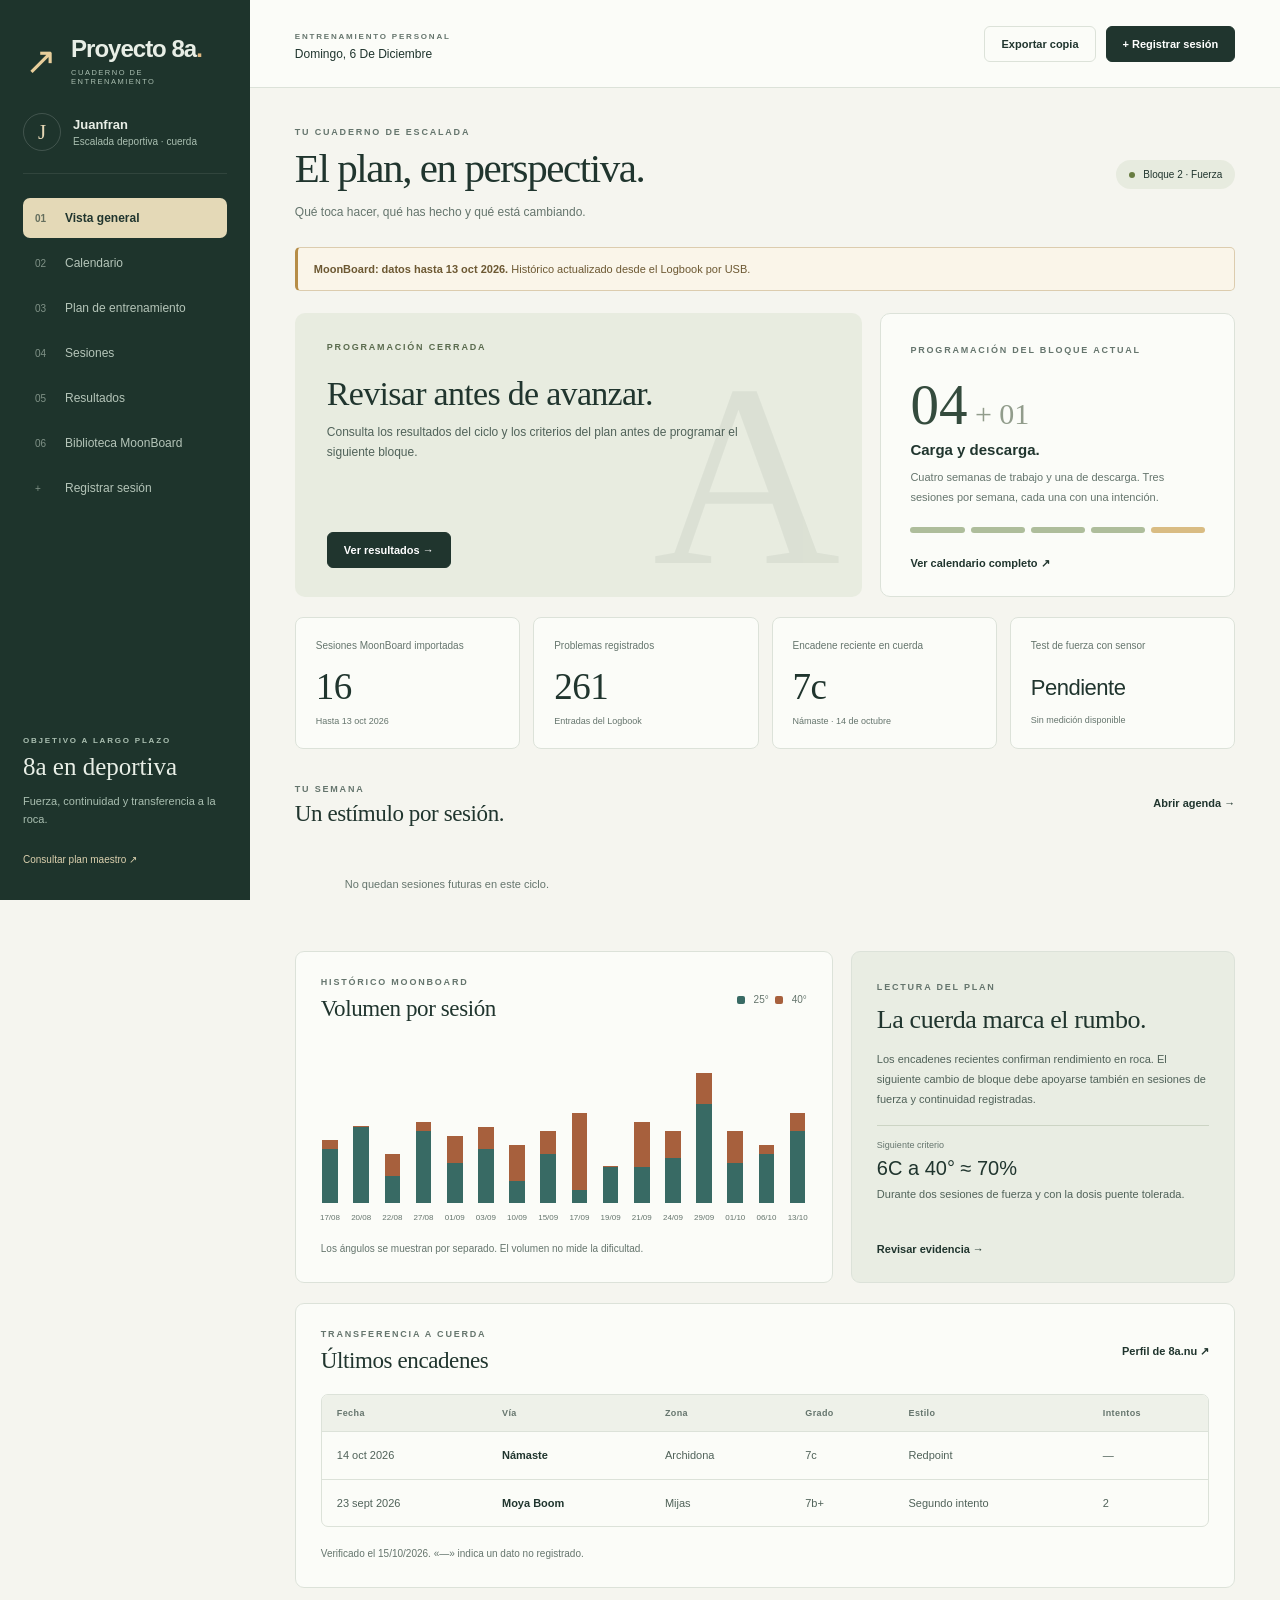
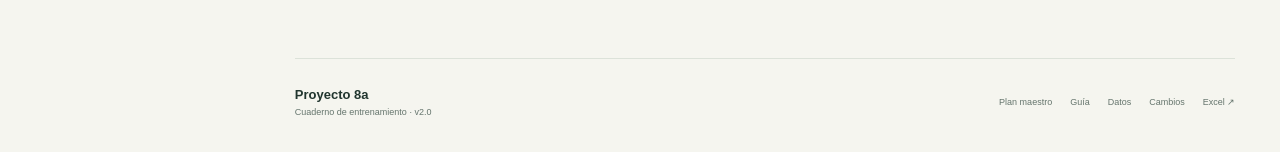
==== commit 3aca7473: "Rediseña cuaderno de entrenamiento con calendario y Logbook actualizado" ====
--- a/escalada/index.html
+++ b/escalada/index.html
@@ -1,98 +1,59 @@
 <!doctype html>
-<!-- Proyecto 8a v1.2.0 · Panel local, sin dependencias externas. -->
 <html lang="es">
 <head>
-  <meta charset="utf-8">
-  <meta name="viewport" content="width=device-width, initial-scale=1">
-  <meta name="description" content="Seguimiento personal de entrenamiento de escalada y progresión hacia 8a.">
-  <title>Proyecto 8a | Seguimiento de escalada</title>
-  <link rel="icon" type="image/svg+xml" href="data:image/svg+xml,%3Csvg xmlns='http://www.w3.org/2000/svg' viewBox='0 0 64 64'%3E%3Crect width='64' height='64' rx='13' fill='%23111920'/%3E%3Cpath d='M12 51 29 12l8 18 6-10 9 31Z' fill='%23f0a21a'/%3E%3Ccircle cx='31' cy='32' r='4' fill='%23e8f1f5'/%3E%3C/svg%3E">
-  <link rel="stylesheet" href="styles.css?v=1.2.1">
+<meta charset="utf-8"><meta name="viewport" content="width=device-width, initial-scale=1">
+<meta name="theme-color" content="#203b31"><meta name="description" content="Calendario, plan y resultados del entrenamiento de escalada de Juanfran.">
+<title>Proyecto 8a · Cuaderno de entrenamiento</title>
+<link rel="icon" href="data:image/svg+xml,%3Csvg xmlns='http://www.w3.org/2000/svg' viewBox='0 0 64 64'%3E%3Crect width='64' height='64' rx='16' fill='%23203b31'/%3E%3Cpath d='M12 48 30 14l8 16 6-9 10 27Z' fill='%23ecd3a2'/%3E%3C/svg%3E">
+<link rel="stylesheet" href="styles.css?v=2.0.0">
 </head>
 <body>
-  <header class="topbar">
-    <a class="brand" href="#resumen" data-nav="resumen" aria-label="Ir al resumen">
-      <span class="brand-mark" aria-hidden="true"></span>
-      <span><small>Seguimiento personal</small><strong>Proyecto 8a</strong></span>
-    </a>
-    <div class="header-actions">
-      <span class="sync-state"><i></i>MoonBoard actualizado 17/09/2026</span>
-      <button class="quiet-button" id="export-all" type="button">Exportar copia</button>
-    </div>
-  </header>
-
-  <nav class="section-nav" aria-label="Secciones del seguimiento">
-    <button class="nav-button active" data-nav="resumen" aria-selected="true">Resumen</button>
-    <button class="nav-button" data-nav="plan" aria-selected="false">Plan actual</button>
-    <button class="nav-button" data-nav="sesiones" aria-selected="false">Sesiones</button>
-    <button class="nav-button" data-nav="boulders" aria-selected="false">Boulders</button>
-    <button class="nav-button" data-nav="registro" aria-selected="false">Registrar</button>
-  </nav>
-
-  <main>
-    <section class="page-section active" id="resumen" aria-labelledby="estado-title">
-      <div class="overview">
-        <div class="status-panel">
-          <p class="section-kicker">Estado actual</p>
-          <h1 id="estado-title">El 6C ya es grado de trabajo.</h1>
-          <p>La fuerza a 40° está creciendo. El siguiente bloque busca convertir los encadenes de 6C en consistencia y ampliar la exposición a 6C+ antes de dar prioridad a la resistencia de potencia.</p>
-          <div class="grade-track" aria-label="Progresión de grado">
-            <div class="grade reached"><strong>6B+</strong><span>consolidado</span></div>
-            <div class="grade current"><strong>6C</strong><span>trabajo actual</span></div>
-            <div class="grade"><strong>6C+</strong><span>exposición</span></div>
-            <div class="grade"><strong>7A</strong><span>cambio de fase</span></div>
-          </div>
-        </div>
-        <div class="wall-graphic" aria-hidden="true">
-          <div class="wall-grid"></div>
-          <div class="route-line"></div>
-          <div class="hold h1"></div><div class="hold h2"></div><div class="hold h3"></div>
-          <div class="hold h4"></div><div class="hold h5"></div><div class="hold h6"></div>
-          <div class="angle-mark">40°</div>
-        </div>
-      </div>
-
-      <div class="metrics" aria-label="Resumen del mes">
-        <article><strong id="metric-sessions">9</strong><span>sesiones MoonBoard</span></article>
-        <article><strong id="metric-problems">141</strong><span>boulders registrados</span></article>
-        <article><strong id="metric-completion">76,6%</strong><span>completados</span></article>
-        <article><strong id="metric-40">50</strong><span>boulders a 40°</span></article>
-      </div>
-
-      <article class="chart-panel rock-progress" aria-labelledby="rock-title">
-        <div class="panel-heading"><div><p class="section-kicker">Roca con cuerda · actualizado el 15/10/2026</p><h2 id="rock-title">Últimos encadenes.</h2></div></div>
-        <div class="table-wrap">
-          <table><thead><tr><th>Fecha</th><th>Vía</th><th>Zona</th><th>Grado</th><th>Estilo</th><th>Intentos</th></tr></thead><tbody id="rock-ascents"></tbody></table>
-        </div>
-        <p class="diagnosis-note">Fuente: <a href="https://www.8a.nu/user/juanfran-jimenez/sportclimbing" target="_blank" rel="noopener noreferrer">tu registro de 8a.nu</a>. Los intentos no registrados se muestran como «—».</p>
-        <p class="diagnosis-note" id="strength-test-status"></p>
-        <p class="diagnosis-note">Histórico MoonBoard disponible hasta el 17/09/2026. Pendiente incorporar las sesiones posteriores del móvil.</p>
-      </article>
-
-      <div class="summary-grid">
-        <article class="chart-panel">
-          <div class="panel-heading">
-            <div><p class="section-kicker">Carga real</p><h2>Volumen por sesión</h2></div>
-            <div class="legend"><span class="dot angle25"></span>25° <span class="dot angle40"></span>40°</div>
-          </div>
-          <div id="volume-chart" class="volume-chart" aria-label="Gráfico de volumen por sesión"></div>
-        </article>
-
-        <aside class="diagnosis-panel">
-          <p class="section-kicker">Lectura de la última sesión</p>
-          <h2>Mucho volumen duro. Ahora toca afinar la calidad.</h2>
-          <div id="latest-breakdown" class="breakdown"></div>
-          <p class="diagnosis-note">La sesión del 17/09 concentró 17 problemas a 40°. Para una sesión puramente de fuerza, el próximo bloque limitará el volumen duro y protegerá la calidad de cada intento.</p>
-        </aside>
-      </div>
-
-      <div class="milestone-band">
-        <div><span>Hito de cambio de fase</span><strong>6C+ consistente / 7A máximo a 40°</strong></div>
-        <div class="milestone-line"><i style="width:62%"></i><b>fase 1</b></div>
-        <p>Cuando ese hito llegue, el día de 25° evolucionará hacia resistencia de potencia y la roca tendrá más peso específico.</p>
-      </div>
-    </section>
-
+<a class="skip-link" href="#main-content">Saltar al contenido</a>
+<aside class="sidebar">
+<a class="brand" href="#resumen" data-nav="resumen"><span class="brand-mark" aria-hidden="true">↗</span><span><strong>Proyecto 8a<span class="brand-period">.</span></strong><small>CUADERNO DE ENTRENAMIENTO</small></span></a>
+<div class="athlete"><span class="avatar">J</span><div><strong>Juanfran</strong><span>Escalada deportiva · cuerda</span></div></div>
+<nav class="section-nav" aria-label="Secciones del seguimiento">
+<button class="nav-button active" data-nav="resumen" aria-current="page"><span aria-hidden="true">01</span>Vista general</button>
+<button class="nav-button" data-nav="calendario" aria-current="false"><span aria-hidden="true">02</span>Calendario</button>
+<button class="nav-button" data-nav="plan" aria-current="false"><span aria-hidden="true">03</span>Plan de entrenamiento</button>
+<button class="nav-button" data-nav="sesiones" aria-current="false"><span aria-hidden="true">04</span>Sesiones</button>
+<button class="nav-button" data-nav="resultados" aria-current="false"><span aria-hidden="true">05</span>Resultados</button>
+<button class="nav-button" data-nav="boulders" aria-current="false"><span aria-hidden="true">06</span>Biblioteca MoonBoard</button>
+<button class="nav-button" data-nav="registro" aria-current="false"><span aria-hidden="true">+</span>Registrar sesión</button>
+</nav>
+<div class="sidebar-bottom"><span class="eyebrow">OBJETIVO A LARGO PLAZO</span><strong>8a en deportiva</strong><p>Fuerza, continuidad y transferencia a la roca.</p><a href="PLAN_ENTRENAMIENTO.md">Consultar plan maestro ↗</a></div>
+</aside>
+<div class="workspace">
+<header class="topbar"><div><span class="eyebrow">ENTRENAMIENTO PERSONAL</span><p id="today-label"></p></div><div class="header-actions"><button class="quiet-button" id="export-all" type="button">Exportar copia</button><button class="primary-button" data-nav="registro" type="button">+ Registrar sesión</button></div></header>
+<main id="main-content">
+<section class="page-section active" id="resumen" aria-labelledby="estado-title">
+<div class="page-heading"><div><p class="section-kicker">TU CUADERNO DE ESCALADA</p><h1 id="estado-title">El plan, en perspectiva.</h1><p class="subtitle">Qué toca hacer, qué has hecho y qué está cambiando.</p></div><span class="phase-chip"><i></i>Bloque 2 · Fuerza</span></div>
+<div class="data-notice" id="data-notice" role="status"></div>
+<div class="overview">
+<article class="next-session" id="next-session"></article>
+<aside class="cycle-card"><span class="eyebrow">PROGRAMACIÓN DEL BLOQUE ACTUAL</span><div class="cycle-number">04<span> + 01</span></div><h2>Carga y descarga.</h2><p>Cuatro semanas de trabajo y una de descarga. Tres sesiones por semana, cada una con una intención.</p><div class="cycle-line"><i></i><i></i><i></i><i></i><i class="deload"></i></div><button class="text-button" data-nav="calendario">Ver calendario completo ↗</button></aside>
+</div>
+<div class="metrics">
+<article><span>Sesiones MoonBoard importadas</span><strong id="metric-sessions">—</strong><small id="metric-period"></small></article>
+<article><span>Problemas registrados</span><strong id="metric-problems">—</strong><small>Entradas del Logbook</small></article>
+<article><span>Encadene reciente en cuerda</span><strong>7c</strong><small>Námaste · 14 de octubre</small></article>
+<article><span>Test de fuerza con sensor</span><strong class="text-value">Pendiente</strong><small>Sin medición disponible</small></article>
+</div>
+<div class="section-heading"><div><span class="eyebrow">TU SEMANA</span><h2>Un estímulo por sesión.</h2></div><button class="text-button" data-nav="calendario">Abrir agenda →</button></div>
+<div id="upcoming-list" class="upcoming-grid"></div>
+<div class="summary-grid">
+<article class="chart-panel"><div class="panel-heading"><div><p class="section-kicker">HISTÓRICO MOONBOARD</p><h2>Volumen por sesión</h2></div><span class="legend"><i class="dot angle25"></i>25° <i class="dot angle40"></i>40°</span></div><div id="volume-chart" class="volume-chart" aria-label="Volumen de problemas por sesión"></div><p class="chart-caption">Los ángulos se muestran por separado. El volumen no mide la dificultad.</p></article>
+<article class="review-card"><span class="eyebrow">LECTURA DEL PLAN</span><h2>La cuerda marca el rumbo.</h2><p>Los encadenes recientes confirman rendimiento en roca. El siguiente cambio de bloque debe apoyarse también en sesiones de fuerza y continuidad registradas.</p><div class="review-rule"><span>Siguiente criterio</span><strong>6C a 40° ≈ 70%</strong><p>Durante dos sesiones de fuerza y con la dosis puente tolerada.</p></div><button class="text-button" data-nav="resultados">Revisar evidencia →</button></article>
+</div>
+<article class="chart-panel rock-progress"><div class="panel-heading"><div><p class="section-kicker">TRANSFERENCIA A CUERDA</p><h2>Últimos encadenes</h2></div><a class="text-button" href="https://www.8a.nu/user/juanfran-jimenez/sportclimbing" target="_blank" rel="noopener noreferrer">Perfil de 8a.nu ↗</a></div><div class="table-wrap"><table><thead><tr><th>Fecha</th><th>Vía</th><th>Zona</th><th>Grado</th><th>Estilo</th><th>Intentos</th></tr></thead><tbody id="rock-ascents"></tbody></table></div><p class="chart-caption">Verificado el 15/10/2026. «—» indica un dato no registrado.</p></article>
+</section>
+<section class="page-section" id="calendario" aria-labelledby="calendar-title">
+<div class="page-heading"><div><p class="section-kicker">DEL PLAN A LA SESIÓN</p><h1 id="calendar-title">Calendario de entrenamiento.</h1><p class="subtitle" id="cycle-dates"></p></div><a class="quiet-button" href="data/entrenemiento.ics" download>Descargar calendario</a></div>
+<div class="calendar-context"><div><span class="eyebrow">BLOQUE 2 · FUERZA</span><p id="schedule-note"></p></div><a id="google-calendar-link" class="primary-button" target="_blank" rel="noopener noreferrer" hidden>Abrir Google Calendar ↗</a><span id="calendar-sync-state"></span></div>
+<div id="calendar-weeks" class="week-track calendar-weeks"></div>
+<div class="calendar-layout"><article class="calendar-panel"><div class="calendar-toolbar"><h2 id="calendar-month"></h2><div><button class="quiet-button" id="calendar-prev" aria-label="Mes anterior">←</button><button class="quiet-button" id="calendar-today">Hoy</button><button class="quiet-button" id="calendar-next" aria-label="Mes siguiente">→</button></div></div><div class="calendar-weekdays" aria-hidden="true"><span>Lun</span><span>Mar</span><span>Mié</span><span>Jue</span><span>Vie</span><span>Sáb</span><span>Dom</span></div><div id="calendar-grid" class="calendar-grid"></div><div class="calendar-legend"><span><i class="dot strength"></i>Fuerza 40°</span><span><i class="dot technique"></i>Técnica 25°</span><span><i class="dot rock"></i>Cuerda</span><span><i class="dot recovery"></i>Descarga</span><span>✓ Actividad registrada</span></div></article><aside class="day-panel" id="day-detail" aria-live="polite"></aside></div>
+<p class="chart-caption">Sesiones de día completo: no se ha fijado una hora. Abrir una sesión permite consultar la dosis y registrar lo realizado. La fecha por sí sola no marca una sesión como completada.</p>
+</section>
     <section class="page-section" id="plan" aria-labelledby="plan-title">
       <div class="page-heading">
         <div><p class="section-kicker" id="plan-phase-kicker">Bloque 2 · cinco semanas</p><h1 id="plan-title">Consolidar 6C, abrir 6C+.</h1></div>
@@ -234,66 +195,13 @@
       </div>
     </section>
 
-    <section class="page-section" id="sesiones" aria-labelledby="sessions-title">
-      <div class="page-heading">
-        <div><p class="section-kicker">Historial importado</p><h1 id="sessions-title">Nueve sesiones, bloque a bloque.</h1></div>
-        <a class="quiet-button link-button" href="data/boulders_moonboard.csv" download>Descargar CSV</a>
-      </div>
-      <div class="session-trend" id="session-trend" aria-label="Tendencia de sesiones"></div>
-      <div id="session-list" class="session-list"></div>
-    </section>
-
-    <section class="page-section" id="boulders" aria-labelledby="boulders-title">
-      <div class="page-heading compact">
-        <div><p class="section-kicker">Base de datos MoonBoard</p><h1 id="boulders-title">Los 141 boulders.</h1></div>
-        <span id="filter-count" class="result-count">141 resultados</span>
-      </div>
-      <div class="filters" aria-label="Filtros de boulders">
-        <label>Buscar<input id="filter-search" type="search" placeholder="Nombre o setter"></label>
-        <label>Ángulo<select id="filter-angle"><option value="">Todos</option><option value="25">25°</option><option value="40">40°</option></select></label>
-        <label>Grado<select id="filter-grade"><option value="">Todos</option></select></label>
-        <label>Resultado<select id="filter-result"><option value="">Todos</option><option value="completed">Completado</option><option value="open">Pendiente</option></select></label>
-      </div>
-      <div class="table-wrap">
-        <table>
-          <thead><tr><th>Fecha</th><th>Problema</th><th>Ángulo</th><th>Grado</th><th>Resultado</th><th>Intentos</th></tr></thead>
-          <tbody id="boulder-rows"></tbody>
-        </table>
-      </div>
-    </section>
-
-    <section class="page-section" id="registro" aria-labelledby="log-title">
-      <div class="page-heading">
-        <div><p class="section-kicker">Seguimiento continuo</p><h1 id="log-title">Registrar una sesión.</h1></div>
-        <p class="heading-note">Los registros manuales se guardan solo en este navegador. Exporta una copia con regularidad.</p>
-      </div>
-      <div class="log-layout">
-        <form id="session-form" class="log-form">
-          <label>Fecha<input required name="date" type="date"></label>
-          <label>Tipo de sesión<select required name="type"><option value="MoonBoard 40°">MoonBoard 40°</option><option value="MoonBoard 25°">MoonBoard 25°</option><option value="Roca con cuerda">Roca con cuerda</option><option value="Tindeq / fuerza">Tindeq / fuerza</option></select></label>
-          <div class="form-pair"><label>Duración (min)<input name="duration" type="number" min="0" max="480"></label><label>RPE (1–10)<input name="rpe" type="number" min="1" max="10"></label></div>
-          <div class="form-pair"><label>Máximo grado<input name="maxGrade" type="text" placeholder="6C+"></label><label>Dolor (0–10)<input name="pain" type="number" min="0" max="10"></label></div>
-          <div class="form-pair"><label>Completados<input name="completed" type="number" min="0"></label><label>Intentos<input name="attempts" type="number" min="0"></label></div>
-          <label>Notas<textarea name="notes" rows="4" placeholder="Sensaciones, secuencias, reposos o molestias"></textarea></label>
-          <button class="primary-button" type="submit">Guardar sesión</button>
-        </form>
-        <div class="manual-log">
-          <div class="manual-heading"><div><p class="section-kicker">Añadidas manualmente</p><h2>Diario complementario</h2></div><label class="import-button">Importar copia<input id="import-file" type="file" accept="application/json"></label></div>
-          <div id="manual-list" class="manual-list"></div>
-        </div>
-      </div>
-    </section>
-  </main>
-
-  <footer>
-    <p><strong>Proyecto 8a · v1.2.0</strong> · Datos importados del Logbook de MoonBoard el 17/09/2026.</p>
-    <nav class="documentation-links" aria-label="Documentación del proyecto"><a href="README.md">Guía del proyecto</a><a href="PLAN_ENTRENAMIENTO.md">Plan maestro</a><a href="DICCIONARIO_DATOS.md">Diccionario de datos</a><a href="CHANGELOG.md">Historial de cambios</a></nav>
-    <details><summary>Criterio y fuentes</summary><p>El plan separa fuerza, volumen técnico y práctica específica en roca. Se apoya en revisiones sobre determinantes del rendimiento y entrenamiento específico en escalada. La evidencia disponible es útil, pero limitada y no sustituye la valoración de un entrenador o profesional sanitario ante dolor o lesión.</p><ul><li><a href="https://pubmed.ncbi.nlm.nih.gov/39216626/">Determinantes del rendimiento en escalada deportiva</a></li><li><a href="https://pubmed.ncbi.nlm.nih.gov/36636194/">Entrenamiento específico y rendimiento</a></li><li><a href="https://pubmed.ncbi.nlm.nih.gov/38162697/">Riesgo y prevención de lesiones por sobreuso</a></li><li><a href="https://pubmed.ncbi.nlm.nih.gov/41103490/">Fiabilidad de las mediciones de fuerza de dedos</a></li></ul></details>
-  </footer>
-
-  <div class="toast" id="toast" role="status" aria-live="polite"></div>
-  <script src="assets/data.js?v=1.2.0"></script>
-  <script src="assets/rock-data.js?v=1.2.0"></script>
-  <script src="app.js?v=1.2.0"></script>
-</body>
-</html>
+
+<section class="page-section" id="sesiones" aria-labelledby="sessions-title"><div class="page-heading"><div><p class="section-kicker">HECHOS Y SENSACIONES</p><h1 id="sessions-title">Tu historial de sesiones.</h1><p class="subtitle">MoonBoard, cuerda y diario personal, en orden cronológico.</p></div><a class="quiet-button" href="data/boulders_moonboard.csv" download>Descargar CSV</a></div><div class="session-filters"><label>Disciplina<select id="history-type"><option value="all">Todas las disciplinas</option><option value="moon">MoonBoard</option><option value="rock">Cuerda</option><option value="manual">Diario personal</option></select></label><label>Desde<input type="date" id="history-from"></label><label>Hasta<input type="date" id="history-to"></label><span id="history-count"></span></div><div id="session-list" class="session-list"></div></section>
+<section class="page-section" id="resultados" aria-labelledby="results-title"><div class="page-heading"><div><p class="section-kicker">EVIDENCIA PARA AJUSTAR</p><h1 id="results-title">Resultados y evolución.</h1><p class="subtitle">Métricas observadas, separadas por disciplina y periodo.</p></div></div><div class="metrics"><article><span>Entradas completadas · MoonBoard</span><strong id="metric-completion">—</strong><small>Incluye todos los ángulos</small></article><article><span>Problemas a 40°</span><strong id="metric-40">—</strong><small>Exposición importada</small></article><article><span>Intentos registrados</span><strong id="total-tries">—</strong><small>Según totales de cada sesión</small></article><article><span>Sesiones del plan registradas</span><strong id="plan-adherence">—</strong><small id="adherence-note">Sin resultados enlazados</small></article></div><div class="summary-grid"><article class="chart-panel"><div class="panel-heading"><div><p class="section-kicker">ÚLTIMA SESIÓN MOONBOARD · <span id="latest-date"></span></p><h2>Encadenes a 40° por grado</h2></div></div><div id="latest-breakdown" class="breakdown"></div><p class="chart-caption">Referencia de la última sesión importada. No equivale a dos sesiones de fuerza verificadas.</p></article><article class="review-card"><span class="eyebrow">CONTROL DE FUERZA</span><h2>Primero, una referencia.</h2><p id="strength-test-status"></p><p>Cuando se realice el test, registra agarre, canto, protocolo y resultado para poder comparar mediciones equivalentes.</p><button class="text-button" data-nav="registro">Añadir una medición →</button></article></div><div class="session-trend" id="session-trend" aria-label="Evolución de la tasa de encadenamiento"></div><div class="summary-grid"><article class="chart-panel"><p class="section-kicker">SEPARAR LOS ESTÍMULOS</p><h2>25° y 40°, por separado</h2><div id="angle-results"></div></article><article class="review-card"><p class="section-kicker">CRITERIOS DE PROGRESIÓN</p><h2>Avanzar con evidencia.</h2><p id="gate-status"></p><ul><li>≈ 70% de éxito en 6C a 40° en dos sesiones de fuerza.</li><li>Completar la dosis puente sin caída técnica marcada.</li><li>Revisar fatiga, molestias y respuesta en cuerda.</li></ul><p class="chart-caption">El calendario no cambia automáticamente de bloque al llegar a una fecha.</p></article></div></section>
+<section class="page-section" id="boulders" aria-labelledby="boulders-title"><div class="page-heading"><div><p class="section-kicker">BIBLIOTECA MOONBOARD</p><h1 id="boulders-title">Cada problema, registrado.</h1><p class="subtitle">Busca por nombre, autor, ángulo, grado o resultado.</p></div><span id="filter-count" class="result-count"></span></div><div class="filters"><label>Buscar<input id="filter-search" type="search" placeholder="Nombre o setter"></label><label>Ángulo<select id="filter-angle"><option value="">Todos</option><option value="25">25°</option><option value="40">40°</option></select></label><label>Grado<select id="filter-grade"><option value="">Todos</option></select></label><label>Resultado<select id="filter-result"><option value="">Todos</option><option value="completed">Completado</option><option value="open">Pendiente</option></select></label></div><div class="table-wrap"><table><thead><tr><th>Fecha</th><th>Problema</th><th>Ángulo</th><th>Grado</th><th>Resultado</th><th>Intentos</th></tr></thead><tbody id="boulder-rows"></tbody></table></div></section>
+<section class="page-section" id="registro" aria-labelledby="log-title"><div class="page-heading"><div><p class="section-kicker">CERRAR EL CICLO</p><h1 id="log-title">Registrar lo que has hecho.</h1><p class="subtitle">El plan es una intención. Este diario recoge el resultado real.</p></div></div><p class="data-notice subtle">El diario se guarda en este navegador. Exporta una copia para trasladarlo a otro dispositivo. Los registros del móvil y de 8a.nu se publican como datos del proyecto.</p><div class="log-layout"><form id="session-form" class="log-form"><input type="hidden" name="planId"><div class="form-section-label">01 · La sesión</div><label>Sesión del calendario<select name="plannedSession" id="planned-session"><option value="">Sin vincular al plan</option></select></label><div class="form-pair"><label>Fecha<input required name="date" type="date"></label><label>Disciplina<select required name="type"><option value="MoonBoard 40°">MoonBoard 40°</option><option value="MoonBoard 25°">MoonBoard 25°</option><option value="Roca con cuerda">Roca con cuerda</option><option value="Tindeq / fuerza">Tindeq / fuerza</option></select></label></div><div class="form-section-label">02 · El resultado</div><div class="form-pair"><label>Duración (min)<input name="duration" type="number" min="1" max="480" placeholder="Sin registrar"></label><label>RPE (1–10)<input name="rpe" type="number" min="1" max="10" placeholder="Esfuerzo percibido"></label></div><div class="form-pair"><label>Máximo grado<input name="maxGrade" placeholder="6C+ en bloque / 7c en vía"></label><label>Dolor (0–10)<input name="pain" type="number" min="0" max="10" placeholder="Sin registrar"></label></div><div class="form-pair"><label>Completados<input name="completed" type="number" min="0" placeholder="Sin registrar"></label><label>Intentos / pegues<input name="attempts" type="number" min="0" placeholder="Sin registrar"></label></div><div class="form-section-label">03 · Lo que has aprendido</div><label>Notas<textarea name="notes" rows="4" placeholder="Vía o problemas, punto de caída, reposos, calidad técnica y sensaciones"></textarea></label><button class="primary-button" type="submit">Guardar sesión</button></form><aside class="manual-log"><div class="manual-heading"><div><p class="section-kicker">GUARDADO EN ESTE NAVEGADOR</p><h2>Diario personal</h2></div><label class="import-button">Importar copia<input id="import-file" type="file" accept="application/json"></label></div><div id="manual-list" class="manual-list"></div></aside></div></section>
+</main>
+<footer><div><strong>Proyecto 8a</strong><span>Cuaderno de entrenamiento · v2.0</span></div><nav aria-label="Documentación"><a href="PLAN_ENTRENAMIENTO.md">Plan maestro</a><a href="README.md">Guía</a><a href="DICCIONARIO_DATOS.md">Datos</a><a href="CHANGELOG.md">Cambios</a><a href="moonboard_entrenamientos.xlsx">Excel ↗</a></nav></footer>
+</div><div class="toast" id="toast" role="status" aria-live="polite"></div>
+<script src="assets/data.js?v=2.0.0"></script><script src="assets/rock-data.js?v=2.0.0"></script><script src="assets/plan-data.js?v=2.0.0"></script><script src="app.js?v=2.0.0"></script>
+</body></html>
--- a/escalada/styles.css
+++ b/escalada/styles.css
@@ -1,99 +1,16 @@
-/*
- * Proyecto 8a — sistema visual del panel local.
- * Orden: tokens, estructura general, resumen, plan, datos, formularios y
- * adaptaciones responsive. Los estados interactivos comparten estos tokens.
- */
-:root {
-  --ink: #111920;
-  --ink-2: #1b2832;
-  --ink-3: #263946;
-  --paper: #e8eef1;
-  --paper-2: #d7e2e7;
-  --white: #f8fbfc;
-  --orange: #f0a21a;
-  --orange-soft: rgba(240,162,26,.14);
-  --blue: #4cb5d8;
-  --blue-soft: rgba(76,181,216,.15);
-  --muted: #87a0ac;
-  --line: rgba(232,238,241,.15);
-  --danger: #ed6b66;
-  --success: #62c991;
-}
-* { box-sizing: border-box; }
-html { background: var(--ink); color: var(--paper); font-family: "Avenir Next", Avenir, "Segoe UI", sans-serif; scroll-behavior: smooth; }
-body { margin: 0; min-height: 100vh; background: radial-gradient(circle at 78% 0%, #263b49 0, var(--ink) 35rem); }
-button, input, select, textarea { font: inherit; }
-button, a { -webkit-tap-highlight-color: transparent; }
-a { color: inherit; }
-:focus-visible { outline: 3px solid var(--blue); outline-offset: 3px; }
-.topbar { min-height: 104px; padding: 24px clamp(20px, 5vw, 76px); display: flex; align-items: center; justify-content: space-between; gap: 24px; border-bottom: 1px solid var(--line); }
-.brand { display: flex; align-items: center; gap: 13px; text-decoration: none; }
-.brand-mark { width: 34px; height: 42px; background: var(--orange); clip-path: polygon(50% 0,100% 100%,62% 78%,47% 100%,0 100%); }
-.brand small { display: block; color: var(--blue); font-size: .75rem; font-weight: 700; letter-spacing: .06em; }
-.brand strong { display: block; margin-top: -2px; color: var(--white); font-family: "Arial Narrow", "Avenir Next Condensed", sans-serif; font-size: 1.55rem; letter-spacing: -.03em; }
-.header-actions { display: flex; align-items: center; gap: 18px; }
-.sync-state { display: flex; align-items: center; gap: 8px; color: var(--muted); font-size: .82rem; }
-.sync-state i, .phase-chip span { width: 8px; height: 8px; border-radius: 50%; background: var(--success); box-shadow: 0 0 0 4px rgba(98,201,145,.11); }
-.quiet-button, .import-button { appearance: none; padding: 10px 14px; border: 1px solid var(--line); border-radius: 2px; background: transparent; color: var(--paper); text-decoration: none; cursor: pointer; transition: border-color .15s, background .15s; }
-.quiet-button:hover, .import-button:hover { border-color: var(--blue); background: var(--blue-soft); }
-.section-nav { position: sticky; top: 0; z-index: 10; display: flex; gap: 4px; padding: 0 clamp(20px, 5vw, 76px); background: rgba(17,25,32,.94); border-bottom: 1px solid var(--line); backdrop-filter: blur(14px); overflow-x: auto; }
-.nav-button { position: relative; padding: 16px 14px 14px; border: 0; background: transparent; color: var(--muted); cursor: pointer; white-space: nowrap; }
-.nav-button::after { content: ""; position: absolute; left: 14px; right: 14px; bottom: -1px; height: 3px; background: transparent; }
-.nav-button.active { color: var(--white); }.nav-button.active::after { background: var(--orange); }
-main { width: min(1320px, calc(100% - 36px)); margin: 0 auto; padding: 30px 0 76px; }
-.page-section { display: none; }.page-section.active { display: block; }
-.section-kicker { margin: 0 0 5px; color: var(--blue); font-size: .78rem; font-weight: 700; letter-spacing: .07em; }
-.overview { display: grid; grid-template-columns: 1.35fr .65fr; min-height: 390px; background: var(--paper); color: var(--ink); overflow: hidden; }
-.status-panel { padding: clamp(30px, 5vw, 70px); }
-.status-panel h1, .page-heading h1 { margin: 10px 0 18px; font-family: "Arial Narrow", "Avenir Next Condensed", sans-serif; font-size: clamp(2.35rem, 5vw, 4.8rem); line-height: .94; letter-spacing: -.045em; }
-.status-panel > p:not(.section-kicker) { max-width: 690px; color: #455967; font-size: 1.04rem; line-height: 1.65; }
-.grade-track { display: grid; grid-template-columns: repeat(4, 1fr); margin-top: 38px; border-top: 2px solid #aebdc5; }
-.grade { position: relative; padding: 18px 8px 0 0; color: #758892; }
-.grade::before { content: ""; position: absolute; top: -7px; left: 0; width: 12px; height: 12px; border-radius: 50%; background: #9aabb4; }
-.grade.reached::before { background: var(--blue); }.grade.current::before { width: 16px; height: 16px; top: -9px; background: var(--orange); box-shadow: 0 0 0 6px rgba(240,162,26,.2); }
-.grade strong { display: block; color: var(--ink); font-size: 1.35rem; }.grade span { display: block; margin-top: 2px; font-size: .78rem; }
-.wall-graphic { position: relative; min-height: 340px; background: #21313d; clip-path: polygon(16% 0,100% 0,100% 100%,0 100%); }
-.wall-grid { position: absolute; inset: 0; opacity: .23; background-image: linear-gradient(var(--paper) 1px,transparent 1px),linear-gradient(90deg,var(--paper) 1px,transparent 1px); background-size: 42px 42px; transform: skewY(-7deg) scale(1.12); }
-.route-line { position: absolute; left: 34%; top: 15%; width: 42%; height: 65%; border-left: 2px dashed rgba(232,238,241,.3); border-bottom: 2px dashed rgba(232,238,241,.3); transform: rotate(-18deg); }
-.hold { position: absolute; width: 34px; height: 18px; border-radius: 60% 45% 55% 50%; background: var(--orange); transform: rotate(-24deg); box-shadow: inset -5px -4px 0 rgba(0,0,0,.18); }
-.h1 { left: 26%; top: 18%; } .h2 { left: 62%; top: 29%; transform: rotate(35deg); background: var(--blue); }
-.h3 { left: 43%; top: 48%; transform: rotate(8deg); } .h4 { left: 73%; top: 62%; transform: rotate(-45deg); }
-.h5 { left: 31%; top: 76%; transform: rotate(22deg); background: var(--blue); } .h6 { left: 82%; top: 14%; transform: rotate(67deg); }
-.angle-mark { position: absolute; right: 24px; bottom: 18px; font-family: "Arial Narrow", sans-serif; font-size: 4.8rem; font-weight: 800; color: rgba(232,238,241,.16); }
-.metrics { display: grid; grid-template-columns: repeat(4, 1fr); margin: 18px 0; gap: 1px; background: var(--line); border: 1px solid var(--line); }
-.metrics article { padding: 24px; background: var(--ink-2); }.metrics strong { display: block; color: var(--white); font-size: clamp(1.8rem, 4vw, 3rem); letter-spacing: -.04em; }.metrics span { color: var(--muted); font-size: .86rem; }
-.summary-grid { display: grid; grid-template-columns: 1.35fr .65fr; gap: 18px; }
-.chart-panel, .diagnosis-panel, .load-block, .session-trend, .manual-log { border: 1px solid var(--line); background: rgba(28,41,51,.78); }
-.chart-panel, .diagnosis-panel, .load-block, .session-trend, .manual-log { padding: 28px; }
-.panel-heading, .manual-heading { display: flex; align-items: end; justify-content: space-between; gap: 24px; }.panel-heading h2, .manual-heading h2 { margin: 0; font-size: 1.45rem; }
-.legend { color: var(--muted); font-size: .83rem; display: flex; align-items: center; gap: 8px; }.dot { display: inline-block; width: 10px; height: 10px; border-radius: 2px; }.dot.angle25 { background: var(--blue); }.dot.angle40 { background: var(--orange); }
-.volume-chart { display: grid; grid-template-columns: repeat(9,1fr); gap: clamp(8px,2vw,28px); align-items: end; height: 230px; padding-top: 28px; }
-.bar-slot { height: 100%; display: flex; flex-direction: column; justify-content: end; align-items: center; gap: 8px; }.bar-stack { height: 170px; width: min(44px,75%); display: flex; flex-direction: column; justify-content: end; border-bottom: 1px solid var(--line); }.bar { min-height: 2px; }.bar.a25 { background: var(--blue); }.bar.a40 { background: var(--orange); }.bar-slot time { color: var(--muted); font-size: .72rem; }
-.diagnosis-panel { background: var(--paper); color: var(--ink); }.diagnosis-panel h2 { margin: 8px 0 22px; font-family: "Arial Narrow", sans-serif; font-size: 2rem; line-height: 1.02; }.breakdown { border-top: 1px solid #b9c7cd; }.breakdown-row { display: grid; grid-template-columns: 54px 1fr auto; gap: 12px; padding: 13px 0; border-bottom: 1px solid #cad5da; align-items: center; }.breakdown-row strong { font-size: 1.15rem; }.breakdown-meter { height: 7px; background: #cad5da; }.breakdown-meter i { display: block; height: 100%; background: var(--orange); }.breakdown-row span { color: #516673; font-size: .78rem; }.diagnosis-note { margin: 20px 0 0; color: #516673; font-size: .88rem; line-height: 1.55; }
-.milestone-band { display: grid; grid-template-columns: 1fr 1fr .9fr; gap: 30px; align-items: center; margin-top: 18px; padding: 26px 28px; border-left: 5px solid var(--orange); background: var(--ink-2); }.milestone-band span { display: block; color: var(--muted); font-size: .78rem; }.milestone-band strong { display: block; margin-top: 4px; color: var(--white); }.milestone-band p { margin: 0; color: var(--muted); font-size: .88rem; line-height: 1.5; }.milestone-line { position: relative; height: 8px; background: #3c4b55; }.milestone-line i { display: block; height: 100%; background: var(--orange); }.milestone-line b { position: absolute; top: 12px; left: 0; color: var(--muted); font-size: .7rem; font-weight: 500; }
-.page-heading { display: flex; align-items: end; justify-content: space-between; gap: 30px; margin: 18px 0 32px; }.page-heading.compact { margin-bottom: 18px; }.page-heading h1 { margin-bottom: 0; color: var(--white); }.phase-chip { display: flex; gap: 10px; align-items: center; padding-bottom: 12px; color: var(--paper-2); font-size: .9rem; }.phase-chip span { background: var(--orange); box-shadow: 0 0 0 5px var(--orange-soft); }.heading-note { max-width: 420px; margin: 0 0 9px; color: var(--muted); font-size: .88rem; line-height: 1.5; }
-.macro-roadmap { display: grid; grid-template-columns: repeat(5,1fr); margin-bottom: 18px; border: 1px solid var(--line); background: var(--ink-2); }.roadmap-card { position: relative; min-height: 190px; padding: 22px 20px 42px; border: 0; border-right: 1px solid var(--line); background: var(--ink-2); color: inherit; text-align: left; cursor: pointer; }.roadmap-card:last-child { border-right: 0; }.roadmap-card::after { content: ""; position: absolute; left: 20px; right: 20px; bottom: 0; height: 3px; background: #40515b; }.roadmap-card:hover { background: #22323d; }.roadmap-card.selected { background: rgba(76,181,216,.1); box-shadow: inset 0 0 0 2px var(--blue); z-index: 1; }.roadmap-card.selected::after { height: 5px; background: var(--blue); }.roadmap-card.completed::after { background: var(--blue); }.roadmap-card.current:not(.selected) { background: var(--orange-soft); }.roadmap-card.current::after { height: 5px; background: var(--orange); }.roadmap-card span { color: var(--muted); font-size: .78rem; }.roadmap-card strong { display: block; margin-top: 5px; color: var(--white); font-size: 1.1rem; }.roadmap-card p { margin: 9px 0 0; color: var(--muted); font-size: .82rem; line-height: 1.45; }.roadmap-card b { position: absolute; right: 14px; top: 14px; padding: 3px 7px; background: rgba(76,181,216,.12); color: var(--blue); font-size: .7rem; }.roadmap-card.current b { background: rgba(240,162,26,.18); color: var(--orange); }.roadmap-card em { position: absolute; left: 20px; bottom: 16px; color: var(--blue); font-size: .75rem; font-style: normal; font-weight: 700; }.roadmap-card.selected em { color: var(--white); }
-.block-panel { display: none; }.block-panel.active { display: block; }.block-status { display: grid; grid-template-columns: 1.25fr .75fr; gap: 30px; align-items: center; padding: 32px; border: 1px solid var(--line); background: linear-gradient(115deg,var(--ink-2),#223540); }.block-status.completed-status { border-color: rgba(76,181,216,.5); background: linear-gradient(115deg,rgba(76,181,216,.12),var(--ink-2)); }.block-status h2 { margin: 5px 0 10px; font-size: clamp(1.7rem,3vw,2.6rem); }.block-status p:not(.section-kicker) { max-width: 720px; margin: 0; color: var(--muted); line-height: 1.6; }.block-evidence { display: grid; grid-template-columns: repeat(3,1fr); gap: 1px; background: var(--line); }.block-evidence article { padding: 18px 12px; background: rgba(17,25,32,.75); text-align: center; }.block-evidence strong { display: block; color: var(--white); font-size: 1.8rem; }.block-evidence span { color: var(--muted); font-size: .75rem; line-height: 1.35; }.block-prescription { display: flex; flex-wrap: wrap; justify-content: flex-end; gap: 7px; }.block-prescription strong,.block-prescription span { padding: 9px 11px; background: rgba(255,255,255,.07); color: var(--paper-2); font-size: .82rem; }.block-prescription strong { background: var(--orange); color: var(--ink); }.block-columns,.block-schedule { display: grid; grid-template-columns: repeat(3,1fr); gap: 12px; margin-top: 14px; }.block-columns article,.block-schedule article { padding: 25px; border: 1px solid var(--line); background: var(--ink-2); }.block-columns span,.block-schedule span { color: var(--blue); font-size: .78rem; font-weight: 700; }.block-columns h3,.block-schedule h3 { margin: 6px 0 10px; color: var(--white); }.block-columns p,.block-schedule li { color: var(--muted); line-height: 1.55; }.block-columns p { margin: 0; }.block-schedule ul { margin: 0; padding-left: 19px; }.block-schedule .strength { border-top: 4px solid var(--orange); }.block-schedule .volume { border-top: 4px solid var(--blue); }.block-schedule .rock { border-top: 4px solid var(--success); }.block-gate { margin: 14px 0 0; padding: 18px 20px; border-left: 4px solid var(--orange); background: var(--paper); color: #425763; line-height: 1.55; }.block-gate strong { color: var(--ink); }
-.bridge-session { display: grid; grid-template-columns: .55fr 1.45fr; gap: 25px; padding: 24px 28px; margin-bottom: 18px; border: 1px solid rgba(240,162,26,.55); background: linear-gradient(90deg,rgba(240,162,26,.12),rgba(28,41,51,.8)); }.bridge-session h2 { margin: 5px 0 0; font-size: 1.55rem; }.bridge-prescription { display: flex; flex-wrap: wrap; align-items: center; gap: 7px; }.bridge-prescription strong,.bridge-prescription span { padding: 7px 10px; background: rgba(255,255,255,.07); color: var(--paper-2); font-size: .78rem; }.bridge-prescription strong { background: var(--orange); color: var(--ink); }.bridge-session > p { grid-column: 2; margin: -10px 0 0; color: var(--muted); font-size: .83rem; line-height: 1.5; }
-.weekly-plan { display: grid; gap: 12px; }.session-card { display: grid; grid-template-columns: 90px 1fr; gap: 22px; padding: 28px; border: 1px solid var(--line); background: var(--ink-2); }.session-card.strength { border-left: 5px solid var(--orange); }.session-card.volume { border-left: 5px solid var(--blue); }.session-card.rock { border-left: 5px solid var(--success); }.session-index { font-family: "Arial Narrow", sans-serif; font-size: 4.5rem; font-weight: 800; line-height: 1; color: rgba(232,238,241,.18); }.session-meta { margin: 0; color: var(--muted); font-size: .8rem; }.session-card h2 { margin: 5px 0 12px; font-size: 1.55rem; }.session-card ol { display: grid; grid-template-columns: 1fr 1fr; gap: 8px 30px; margin: 0; padding-left: 20px; color: var(--paper-2); line-height: 1.55; }.dose { display: inline-block; margin: 18px 0 0; padding: 8px 11px; background: rgba(255,255,255,.06); color: var(--white); font-size: .82rem; }
-.load-block { margin-top: 18px; }.week-track { display: grid; grid-template-columns: repeat(5,1fr); margin-top: 24px; border-top: 2px solid var(--muted); }.week-track article { position: relative; padding: 20px 18px 0 0; }.week-track article::before { content: ""; position: absolute; top: -7px; width: 12px; height: 12px; border-radius: 50%; background: var(--orange); }.week-track .deload::before { background: var(--blue); }.week-track span { color: var(--muted); font-size: .72rem; }.week-track strong { display: block; margin-top: 3px; }.week-track p { color: var(--muted); font-size: .8rem; line-height: 1.45; }
-.plan-notes { display: grid; grid-template-columns: repeat(3,1fr); gap: 1px; margin-top: 18px; background: var(--line); border: 1px solid var(--line); }.plan-notes article { padding: 22px; background: var(--ink-2); }.plan-notes h3 { margin: 0 0 6px; color: var(--blue); font-size: .95rem; }.plan-notes p { margin: 0; color: var(--muted); font-size: .84rem; line-height: 1.55; }
-.continuity-guide { margin-top: 18px; padding: 28px; border: 1px solid var(--line); background: var(--paper); color: var(--ink); }.continuity-guide .section-kicker { color: #2188aa; }.continuity-steps { display: grid; grid-template-columns: repeat(4,1fr); gap: 1px; margin-top: 22px; background: #bdcbd1; }.continuity-steps article { padding: 20px; background: #edf3f5; }.continuity-steps span { color: #637985; font-size: .72rem; }.continuity-steps strong { display: block; margin-top: 5px; font-size: 1rem; }.continuity-steps p { margin: 8px 0 0; color: #536873; font-size: .8rem; line-height: 1.48; }.transition-rule { margin: 20px 0 0; padding: 17px 20px; border-left: 4px solid var(--orange); background: #dbe5e9; color: #425763; font-size: .88rem; line-height: 1.55; }.transition-rule strong { color: var(--ink); }
-.link-button { display: inline-block; margin-bottom: 8px; }.session-trend { min-height: 220px; margin-bottom: 18px; }.trend-svg { width: 100%; height: 190px; overflow: visible; }.trend-grid { stroke: rgba(232,238,241,.12); stroke-width: 1; }.trend-line { fill: none; stroke: var(--orange); stroke-width: 3; }.trend-dot { fill: var(--orange); }.trend-label { fill: var(--muted); font-size: 11px; }.session-list { display: grid; grid-template-columns: repeat(3,1fr); gap: 12px; }.session-entry { border: 1px solid var(--line); background: var(--ink-2); }.session-entry summary { list-style: none; cursor: pointer; padding: 20px; }.session-entry summary::-webkit-details-marker { display: none; }.session-entry summary::after { content: "+"; float: right; color: var(--blue); font-size: 1.4rem; }.session-entry[open] summary::after { content: "−"; }.session-date { color: var(--muted); font-size: .78rem; }.session-score { display: flex; gap: 16px; align-items: end; margin-top: 10px; }.session-score strong { font-size: 2rem; }.session-score span { padding-bottom: 4px; color: var(--muted); font-size: .8rem; }.angle-split { display: flex; height: 6px; margin-top: 14px; background: #364751; }.angle-split i:first-child { background: var(--blue); }.angle-split i:last-child { background: var(--orange); }.session-detail { padding: 0 20px 20px; color: var(--muted); font-size: .82rem; line-height: 1.5; }.session-detail dl { display: grid; grid-template-columns: 1fr auto; gap: 6px; margin: 0; }.session-detail dt,.session-detail dd { margin: 0; }.session-detail dd { color: var(--paper); }
-.result-count { margin-bottom: 12px; color: var(--muted); }.filters { display: grid; grid-template-columns: 2fr repeat(3,1fr); gap: 12px; margin-bottom: 14px; }.filters label, .log-form label { color: var(--muted); font-size: .78rem; }.filters input,.filters select,.log-form input,.log-form select,.log-form textarea { width: 100%; margin-top: 6px; padding: 12px 13px; border: 1px solid var(--line); border-radius: 0; background: var(--ink-2); color: var(--paper); }.filters input::placeholder,.log-form textarea::placeholder,.log-form input::placeholder { color: #657984; }.table-wrap { border: 1px solid var(--line); overflow: auto; max-height: 650px; }.table-wrap table { width: 100%; border-collapse: collapse; min-width: 760px; }.table-wrap thead { position: sticky; top: 0; z-index: 2; background: #273a47; }.table-wrap th { padding: 13px 15px; color: var(--paper); text-align: left; font-size: .78rem; }.table-wrap td { padding: 12px 15px; border-top: 1px solid var(--line); color: var(--paper-2); font-size: .84rem; }.table-wrap tbody tr:hover { background: rgba(76,181,216,.05); }.status-pill { display: inline-block; padding: 4px 8px; border-radius: 20px; font-size: .72rem; }.status-pill.done { background: rgba(98,201,145,.12); color: #89dbad; }.status-pill.open { background: rgba(237,107,102,.12); color: #f08c88; }
-.log-layout { display: grid; grid-template-columns: minmax(320px,.7fr) 1.3fr; gap: 18px; }.log-form { display: grid; gap: 15px; padding: 25px; background: var(--paper); color: var(--ink); }.log-form label { color: #455967; }.log-form input,.log-form select,.log-form textarea { border-color: #bbc8ce; background: white; color: var(--ink); }.form-pair { display: grid; grid-template-columns: 1fr 1fr; gap: 12px; }.primary-button { padding: 13px 17px; border: 0; background: var(--orange); color: #161b1e; font-weight: 800; cursor: pointer; }.primary-button:hover { background: #ffb12a; }.import-button { position: relative; overflow: hidden; font-size: .8rem; }.import-button input { position: absolute; inset: 0; opacity: 0; cursor: pointer; }.manual-list { display: grid; gap: 10px; margin-top: 22px; }.empty-state { min-height: 230px; display: grid; place-items: center; color: var(--muted); text-align: center; border: 1px dashed var(--line); }.manual-entry { display: grid; grid-template-columns: 110px 1fr auto; gap: 15px; padding: 16px; border-top: 1px solid var(--line); align-items: center; }.manual-entry time { color: var(--muted); font-size: .8rem; }.manual-entry strong { display: block; }.manual-entry p { margin: 3px 0 0; color: var(--muted); font-size: .8rem; }.remove-entry { border: 0; background: transparent; color: var(--danger); cursor: pointer; }
-footer { width: min(1320px, calc(100% - 36px)); margin: 0 auto; padding: 28px 0 52px; border-top: 1px solid var(--line); color: var(--muted); font-size: .8rem; line-height: 1.55; } footer strong { color: var(--paper); } footer details { max-width: 800px; } footer summary { cursor: pointer; color: var(--paper); } footer a { color: var(--blue); }.documentation-links { display: flex; flex-wrap: wrap; gap: 8px 18px; margin: 12px 0 18px; }.documentation-links a { text-underline-offset: 3px; }
-.toast { position: fixed; right: 24px; bottom: 24px; z-index: 20; padding: 12px 16px; background: var(--paper); color: var(--ink); opacity: 0; transform: translateY(12px); pointer-events: none; transition: .2s; }.toast.visible { opacity: 1; transform: translateY(0); }
-@media (max-width: 960px) {
-  .summary-grid,.log-layout { grid-template-columns: 1fr; }.session-list { grid-template-columns: repeat(2,1fr); }.macro-roadmap { grid-template-columns: repeat(3,1fr); }.roadmap-card { border-bottom: 1px solid var(--line); }.block-status { grid-template-columns: 1fr; }.block-prescription { justify-content: flex-start; }.continuity-steps { grid-template-columns: repeat(2,1fr); }.week-track { grid-template-columns: repeat(3,1fr); row-gap: 22px; }.session-card ol { grid-template-columns: 1fr; }.milestone-band { grid-template-columns: 1fr; }
-}
-@media (max-width: 700px) {
-  .topbar { align-items: flex-start; }.header-actions { flex-direction: column-reverse; align-items: flex-end; gap: 8px; }.sync-state { display: none; }.quiet-button { padding: 8px 10px; }
-  .overview { grid-template-columns: 1fr; }.wall-graphic { min-height: 210px; clip-path: none; }.grade span { font-size: .68rem; }.metrics { grid-template-columns: repeat(2,1fr); }.metrics article { padding: 18px; }
-  .page-heading { align-items: flex-start; flex-direction: column; }.phase-chip { padding: 0; }.macro-roadmap { grid-template-columns: 1fr; }.roadmap-card { min-height: 0; padding-bottom: 44px; border-right: 0; }.block-status { padding: 24px; }.block-evidence,.block-columns,.block-schedule { grid-template-columns: 1fr; }.bridge-session { grid-template-columns: 1fr; }.bridge-session > p { grid-column: 1; margin: 0; }.continuity-steps { grid-template-columns: 1fr; }.weekly-plan { gap: 10px; }.session-card { grid-template-columns: 48px 1fr; padding: 21px; }.session-index { font-size: 3rem; }.week-track { grid-template-columns: 1fr; border-top: 0; border-left: 2px solid var(--muted); }.week-track article { padding: 0 0 18px 22px; }.week-track article::before { top: 5px; left: -7px; }.plan-notes { grid-template-columns: 1fr; }
-  .session-list { grid-template-columns: 1fr; }.filters { grid-template-columns: 1fr 1fr; }.volume-chart { gap: 6px; }.bar-slot time { writing-mode: vertical-rl; height: 48px; }.form-pair { grid-template-columns: 1fr; }.manual-entry { grid-template-columns: 88px 1fr auto; }
-}
-@media (max-width: 430px) { main,footer { width: min(100% - 20px,1320px); }.status-panel { padding: 26px 22px; }.grade-track { grid-template-columns: repeat(2,1fr); gap: 20px 0; border-top: 0; }.grade { border-top: 2px solid #aebdc5; }.filters { grid-template-columns: 1fr; }.sync-state { display: none; } }
-@media (prefers-reduced-motion: reduce) { *,*::before,*::after { scroll-behavior: auto !important; transition: none !important; } }
-.rock-progress { margin-bottom: 24px; }
-.rock-progress .diagnosis-note { color: var(--paper-2); }
+:root{--ink:#20352e;--ink-2:#edf0e9;--ink-3:#dce4d9;--paper:#20352e;--paper-2:#506259;--white:#fff;--orange:#a7603d;--orange-soft:#f5e7dc;--blue:#386a64;--blue-soft:#e2eeea;--muted:#65756d;--line:#dce2d9;--danger:#a34938;--success:#427052;--canvas:#f5f5ef;--sidebar:#1e342c;--strength:#a7603d;--technique:#386a64;--rock:#687c41}
+*{box-sizing:border-box}html{background:var(--canvas);color:var(--ink);font-family:"Avenir Next",Avenir,"Trebuchet MS",sans-serif;font-size:14px;scroll-behavior:smooth}body{margin:0}button,input,select,textarea{font:inherit}button,a{-webkit-tap-highlight-color:transparent}a{color:inherit}button{cursor:pointer}button:disabled{cursor:default;opacity:.55}button:focus-visible,a:focus-visible,input:focus-visible,select:focus-visible,textarea:focus-visible{outline:3px solid #b47d43;outline-offset:4px}[hidden]{display:none!important}.skip-link{position:fixed;left:20px;top:-90px;z-index:100;background:#fff;padding:14px}.skip-link:focus{top:14px}.sidebar{position:fixed;inset:0 auto 0 0;width:250px;background:var(--sidebar);color:#e8eee6;padding:35px 23px;display:flex;flex-direction:column;z-index:30}.brand{display:flex;gap:12px;align-items:center;text-decoration:none}.brand-mark{width:37px;height:42px;display:grid;place-items:center;color:#e8ce9b;font-size:38px;line-height:1}.brand strong{font-size:24px;letter-spacing:-1px;white-space:nowrap}.brand-period{color:#dfb780}.brand small{display:block;font-size:7.5px;letter-spacing:1.5px;margin-top:5px;color:#a9beb0}.athlete{display:flex;gap:12px;align-items:center;padding:27px 0 22px;border-bottom:1px solid #ffffff15;margin-bottom:24px}.avatar{border:1px solid #ffffff28;border-radius:50%;width:38px;height:38px;display:grid;place-items:center;color:#e6d7b6;font-family:Georgia,serif;font-size:21px}.athlete strong{display:block;font-size:13px}.athlete span:not(.avatar){display:block;font-size:10px;color:#a9beb0;margin-top:4px}.section-nav{display:flex;flex-direction:column;gap:5px}.nav-button{position:relative;border:0;border-radius:7px;display:flex;align-items:center;gap:14px;text-align:left;padding:13px 12px;background:transparent;color:#b5c5b9;font-size:12px;white-space:nowrap}.nav-button>span{font-size:10px;opacity:.65;min-width:16px}.nav-button:hover{background:#ffffff09;color:#fff}.nav-button.active{background:#e4d9b7;color:#20352e;font-weight:700}.sidebar-bottom{margin-top:auto;padding-top:32px}.sidebar-bottom .eyebrow{color:#a9beb0;font-size:8px}.sidebar-bottom>strong{display:block;font-family:Georgia,serif;font-weight:400;font-size:25px;margin-top:7px}.sidebar-bottom p{color:#a9beb0;font-size:11px;line-height:1.7}.sidebar-bottom a{display:block;font-size:10px;color:#dbd0ae;margin-top:25px;text-decoration:none}.workspace{margin-left:250px}.topbar{padding:22px clamp(24px,3.5vw,64px);height:88px;display:flex;justify-content:space-between;align-items:center;gap:18px;border-bottom:1px solid var(--line);background:#fbfcf8}.eyebrow,.section-kicker{font-size:9px;font-weight:700;letter-spacing:1.8px;text-transform:uppercase;color:var(--muted);margin:0 0 9px}.topbar p{font-size:12px;margin:5px 0 0;text-transform:capitalize}.topbar .eyebrow{font-size:8px}.header-actions{display:flex;gap:10px}.quiet-button,.primary-button,.import-button{display:inline-flex;align-items:center;justify-content:center;gap:8px;padding:11px 16px;border:1px solid var(--line);border-radius:6px;background:transparent;color:var(--ink);text-decoration:none;font-weight:600;font-size:11px;white-space:nowrap}.primary-button{background:var(--ink);color:#fff;border-color:var(--ink)}.primary-button:hover{background:#305346}.quiet-button:hover,.import-button:hover{background:#e9ede5}.text-button{padding:0;border:0;background:transparent;color:var(--ink);font-size:11px;font-weight:700;text-decoration:none}.text-button:hover{text-decoration:underline}main{max-width:1520px;margin:0 auto;padding:32px clamp(24px,3.5vw,64px) 70px}.page-section{display:none}.page-section.active{display:block;animation:reveal .3s ease both}@keyframes reveal{from{opacity:0;transform:translateY(6px)}to{opacity:1;transform:translateY(0)}}.page-heading{display:flex;justify-content:space-between;align-items:center;gap:25px;margin:7px 0 25px}.page-heading h1{font-family:Georgia,"Palatino Linotype",serif;font-weight:400;letter-spacing:-1.4px;font-size:clamp(30px,3.2vw,49px);line-height:1.12;margin:9px 0 10px}.subtitle{color:var(--muted);font-size:12px;line-height:1.7;margin:0}.phase-chip{display:flex;align-items:center;gap:8px;background:#e7ebdf;padding:9px 13px;font-size:10px;border-radius:30px;white-space:nowrap}.phase-chip i,.phase-chip>span{display:inline-block;width:6px;height:6px;background:var(--rock);border-radius:50%}.data-notice{border:1px solid #dcccae;border-left:3px solid #b68d47;background:#faf5e9;color:#6c5832;font-size:11px;padding:12px 16px;border-radius:5px;margin-bottom:22px;line-height:1.65}.data-notice strong{font-weight:700}.data-notice.subtle{background:#edf0e9;border-color:var(--line);color:var(--muted)}.overview{display:grid;grid-template-columns:1.6fr 1fr;gap:18px}.next-session{position:relative;background:#e8ece0;padding:29px 32px;border-radius:10px;display:flex;flex-direction:column;align-items:start;overflow:hidden}.next-session::after{content:"A";position:absolute;right:22px;bottom:-28px;opacity:.06;font-family:Georgia,serif;font-size:260px;pointer-events:none}.next-session .eyebrow{color:#5a6b4e}.next-session h2{font-family:Georgia,serif;font-weight:400;font-size:34px;line-height:1.05;letter-spacing:-.7px;margin:15px 0 10px;max-width:400px}.next-session p{max-width:430px;font-size:12px;line-height:1.7;color:var(--paper-2);margin:0 0 18px}.session-date-label{font-size:11px;font-weight:600;padding:8px 0;border-bottom:1px solid #bcc7b4;margin-bottom:8px;width:100%}.next-session .primary-button{margin-top:auto}.next-meta{display:flex;gap:16px;margin-bottom:24px;color:var(--paper-2);font-size:10px}.cycle-card{border:1px solid var(--line);border-radius:10px;background:#fbfcf8;padding:26px 29px}.cycle-number{font-family:Georgia,serif;font-size:57px;line-height:1;margin:20px 0 7px;color:#344b3d}.cycle-number>span{font-size:30px;color:#919c8b}.cycle-card h2{font-size:15px;margin:8px 0 10px}.cycle-card p{font-size:11px;line-height:1.75;color:var(--muted);max-width:310px;margin:0 0 14px}.cycle-line{display:flex;gap:6px;margin:20px 0 21px}.cycle-line i{height:6px;flex:1;background:#aebd9b;border-radius:4px}.cycle-line .deload{background:#d9bc83}.metrics{display:grid;grid-template-columns:repeat(4,1fr);gap:13px;margin:20px 0 30px}.metrics article{border:1px solid var(--line);border-radius:8px;background:#fbfcf8;padding:20px}.metrics article>span{display:block;color:var(--muted);font-size:10px;line-height:1.5}.metrics strong{display:block;font-family:Georgia,serif;font-weight:400;font-size:37px;letter-spacing:-.5px;margin:12px 0 6px}.metrics .text-value{font-family:inherit;font-size:22px;font-weight:500;padding-top:10px;padding-bottom:6px}.metrics small{font-size:9px;color:var(--muted);line-height:1.6;display:block}.section-heading,.panel-heading{display:flex;justify-content:space-between;align-items:center;gap:18px;margin:0 0 20px}.section-heading h2,.panel-heading h2{font-family:Georgia,serif;font-weight:400;font-size:23px;letter-spacing:-.4px;margin:6px 0 0}.section-heading{margin-top:10px}.upcoming-grid{display:grid;grid-template-columns:repeat(3,1fr);gap:14px;margin-bottom:28px}.upcoming-card{border:1px solid var(--line);background:#fbfcf8;border-radius:9px;padding:21px;text-align:left;display:flex;flex-direction:column;gap:12px}.upcoming-card:hover{border-color:#97aa95}.upcoming-card>div{display:flex;justify-content:space-between;align-items:center}.upcoming-card .type-code{background:var(--orange-soft);color:var(--strength);border-radius:5px;padding:5px 8px;font-size:10px;font-weight:700}.upcoming-card.B .type-code{background:var(--blue-soft);color:var(--technique)}.upcoming-card.C .type-code{background:#e8eedb;color:var(--rock)}.upcoming-card time{font-size:10px;color:var(--muted)}.upcoming-card strong{font-size:14px;font-weight:600}.upcoming-card p{font-size:11px;line-height:1.6;color:var(--muted);margin:0}.upcoming-card small{font-size:9px;color:var(--muted)}.summary-grid{display:grid;grid-template-columns:1.4fr 1fr;gap:18px;margin:20px 0}.chart-panel,.review-card,.session-trend,.manual-log{border:1px solid var(--line);border-radius:9px;background:#fbfcf8;padding:25px}.review-card{background:#e9ede3}.review-card h2{font-family:Georgia,serif;font-weight:400;font-size:26px;letter-spacing:-.4px;margin:12px 0 15px}.review-card p,.review-card li{font-size:11px;line-height:1.8;color:var(--paper-2)}.review-card ul{padding-left:16px}.review-rule{padding:14px 0;border-top:1px solid #ccd4c4;margin:16px 0}.review-rule>span{display:block;font-size:9px;color:var(--muted);margin-bottom:7px}.review-rule>strong{font-size:20px;font-weight:500}.review-rule p{margin:5px 0}.legend{display:flex;gap:6px;align-items:center;font-size:10px;color:var(--muted)}.dot{display:inline-block;width:8px;height:8px;border-radius:2px;margin-right:3px}.angle25,.technique{background:var(--technique)}.angle40,.strength{background:var(--strength)}.rock{background:var(--rock)}.recovery{background:#d3b675}.volume-chart{height:180px;display:grid;grid-template-columns:repeat(9,1fr);gap:clamp(5px,1vw,15px);padding-top:14px}.bar-slot{height:100%;display:flex;align-items:center;justify-content:end;flex-direction:column;gap:10px}.bar-stack{height:130px;width:min(35px,85%);display:flex;flex-direction:column;justify-content:end}.bar{min-height:1px}.bar.a25{background:var(--technique)}.bar.a40{background:var(--strength)}.bar-slot time{font-size:8px;color:var(--muted)}.chart-caption{font-size:10px;color:var(--muted);line-height:1.7;margin:18px 0 0}.rock-progress{margin-top:20px}.table-wrap{overflow:auto;border:1px solid var(--line);border-radius:7px;max-height:650px;background:#fbfcf8}.table-wrap table{width:100%;min-width:680px;border-collapse:collapse}.table-wrap th{text-align:left;padding:13px 15px;background:#eef1e9;font-size:9px;font-weight:700;letter-spacing:.4px;color:var(--muted);position:sticky;top:0;z-index:1}.table-wrap td{padding:15px;border-top:1px solid var(--line);font-size:11px;color:var(--paper-2);line-height:1.5}.table-wrap td strong{color:var(--ink);font-weight:600}.table-wrap td small{color:var(--muted);font-size:9px}.table-wrap tbody tr:hover{background:#f1f4ec}.status-pill{display:inline-block;padding:4px 8px;border-radius:30px;font-size:9px;white-space:nowrap;background:#efece3;color:#74684e}.status-pill.done{background:#e1ecdf;color:#3e6749}.status-pill.open{background:#f2e6de;color:#90563c}.breakdown-row{display:grid;grid-template-columns:45px 1fr auto;gap:15px;align-items:center;padding:17px 0;border-bottom:1px solid var(--line)}.breakdown-row strong{font-family:Georgia,serif;font-size:22px;font-weight:400}.breakdown-row span{font-size:10px;color:var(--muted)}.breakdown-meter{height:6px;background:#e4e7dd;border-radius:6px}.breakdown-meter i{display:block;height:100%;background:var(--strength);border-radius:6px}.session-trend{margin-top:20px}.trend-svg{width:100%;height:auto;overflow:visible;margin-top:20px}.trend-grid{stroke:var(--line);stroke-width:1}.trend-label{font-family:inherit;font-size:10px;fill:var(--muted)}.trend-line{stroke:var(--technique);stroke-width:3;fill:none}.trend-dot{fill:var(--technique);stroke:#fff;stroke-width:2}.angle-result{padding:17px 0;border-bottom:1px solid var(--line);display:flex;justify-content:space-between;gap:18px}.angle-result strong{font-size:17px}.angle-result small{font-size:10px;color:var(--muted)}.angle-result>div:last-child{text-align:right}
+/* Calendario y dosis de cada sesión */
+.calendar-context{padding:19px 22px;display:flex;align-items:center;gap:20px;justify-content:space-between;border:1px solid var(--line);border-radius:8px;background:#e9ede3;margin-bottom:20px}.calendar-context p{font-size:11px;color:var(--paper-2);line-height:1.7;margin:0;max-width:750px}.calendar-context>span{font-size:10px;color:var(--muted)}.calendar-layout{display:grid;grid-template-columns:minmax(0,1fr) 285px;gap:18px;margin-top:20px}.calendar-panel{background:#fbfcf8;border:1px solid var(--line);border-radius:8px;overflow:hidden}.calendar-toolbar{padding:20px;display:flex;justify-content:space-between;align-items:center;gap:15px}.calendar-toolbar h2{margin:0;text-transform:capitalize;font-family:Georgia,serif;font-size:23px;font-weight:400}.calendar-toolbar>div{display:flex;gap:5px}.calendar-toolbar button{padding:8px 10px;font-size:10px}.calendar-weekdays,.calendar-grid{display:grid;grid-template-columns:repeat(7,minmax(0,1fr))}.calendar-weekdays{border-bottom:1px solid var(--line);background:#f2f4ed}.calendar-weekdays span{padding:12px 8px;text-align:center;font-size:9px;text-transform:uppercase;color:var(--muted);letter-spacing:1px}.calendar-day{border:0;border-right:1px solid var(--line);border-bottom:1px solid var(--line);min-height:95px;padding:8px 6px;background:#fbfcf8;color:var(--ink);text-align:left;display:flex;flex-direction:column;align-items:stretch;gap:9px;min-width:0}.calendar-day:nth-child(7n){border-right:0}.calendar-day.outside{background:#f1f3ec;color:#98a393}.calendar-day.selected{box-shadow:inset 0 0 0 2px var(--technique);background:#edf3e9}.calendar-day:hover{background:#f0f4e9}.calendar-day>span{font-size:10px;width:22px;height:22px;display:grid;place-items:center}.calendar-day.today>span{border-radius:50%;background:var(--ink);color:#fff}.calendar-day .event-dot{display:block;border-left:3px solid var(--strength);border-radius:3px;padding:5px 4px;background:var(--orange-soft);color:#7e4c2f;font-size:8px;line-height:1.45;word-break:normal}.calendar-day .event-dot.B{border-color:var(--technique);background:var(--blue-soft);color:#38645d}.calendar-day .event-dot.C{border-color:var(--rock);background:#e8eddf;color:#50623c}.calendar-day .event-dot.deload{background:#f4eddc;border-color:#b59a5b;color:#786137}.calendar-day .event-dot.done::after{content:" ✓"}.calendar-legend{display:flex;flex-wrap:wrap;gap:14px;padding:15px 18px;color:var(--muted);font-size:9px}.calendar-legend>span{display:flex;align-items:center;gap:4px}.day-panel{background:#e9ede3;border:1px solid var(--line);border-radius:8px;padding:22px;align-self:start}.day-panel h2{font-family:Georgia,serif;font-size:25px;font-weight:400;line-height:1.12;margin:15px 0}.day-panel>p,.day-panel li{font-size:11px;line-height:1.8;color:var(--paper-2)}.day-panel ol{padding-left:17px}.day-panel .primary-button{width:100%;margin-top:12px}.dose-box{padding:13px 0;border-top:1px solid #ccd4c4;border-bottom:1px solid #ccd4c4;margin:18px 0}.dose-box>span{display:block;font-size:9px;color:var(--muted);margin-bottom:5px}.dose-box>strong{font-size:13px;line-height:1.65;display:block}.dose-box small{display:block;margin-top:6px;color:var(--muted);font-size:10px}.week-track{display:grid;grid-template-columns:repeat(5,1fr);gap:10px}.week-track article{border:1px solid var(--line);border-radius:7px;padding:17px;background:#fbfcf8}.week-track span{font-size:9px;color:var(--muted)}.week-track strong{display:block;margin-top:7px;font-size:12px}.week-track p{font-size:10px;color:var(--muted);line-height:1.6;margin:6px 0 0}.week-track .deload{background:#f2ebdb;border-color:#d8c9a7}.calendar-weeks article{padding:13px}.calendar-weeks article p{font-size:9px}
+/* Plan maestro: contenido original conservado */
+.macro-roadmap{display:grid;grid-template-columns:repeat(5,1fr);margin-bottom:20px;gap:10px}.roadmap-card{position:relative;min-height:186px;border:1px solid var(--line);border-radius:7px;background:#fbfcf8;text-align:left;padding:19px 14px 36px;color:var(--ink)}.roadmap-card.selected{border-color:#386a64;box-shadow:inset 0 0 0 1px #386a64;background:#edf3e9}.roadmap-card>span{font-size:9px;color:var(--muted)}.roadmap-card strong{display:block;font-size:13px;margin-top:7px;line-height:1.5}.roadmap-card p{font-size:10px;line-height:1.6;color:var(--muted)}.roadmap-card b{display:block;font-size:8px;letter-spacing:.4px;text-transform:uppercase;color:var(--technique)}.roadmap-card em{position:absolute;bottom:14px;left:14px;font-size:9px;font-style:normal;color:var(--technique)}.block-panel{display:none}.block-panel.active{display:block}.block-status{display:grid;grid-template-columns:1.25fr .75fr;gap:25px;padding:27px;border:1px solid var(--line);border-radius:9px;background:#e9ede3}.block-status h2{font-family:Georgia,serif;font-weight:400;font-size:29px;letter-spacing:-.5px;margin:7px 0 13px}.block-status p:not(.section-kicker){font-size:12px;line-height:1.75;color:var(--paper-2)}.block-evidence{display:flex;gap:15px;justify-content:end}.block-evidence article{text-align:center}.block-evidence strong{display:block;font-size:26px;font-family:Georgia,serif;font-weight:400}.block-evidence span{display:block;font-size:9px;line-height:1.5;color:var(--muted);margin-top:5px}.block-prescription{display:flex;gap:6px;flex-wrap:wrap;justify-content:end}.block-prescription span,.block-prescription strong{padding:7px 9px;background:#dce5d5;border-radius:4px;font-size:10px;font-weight:500}.block-prescription strong{background:#203b31;color:#fff}.block-columns,.block-schedule{display:grid;grid-template-columns:repeat(3,1fr);gap:12px;margin-top:15px}.block-columns article,.block-schedule article{padding:22px;border:1px solid var(--line);border-radius:8px;background:#fbfcf8}.block-schedule .strength,.block-schedule .volume,.block-schedule .rock{background:#fbfcf8;border-top:3px solid var(--strength)}.block-schedule .volume{border-top-color:var(--technique)}.block-schedule .rock{border-top-color:var(--rock)}.block-columns span,.block-schedule span{font-size:9px;text-transform:uppercase;letter-spacing:.7px;color:var(--muted)}.block-columns h3,.block-schedule h3{font-size:15px;margin:8px 0 12px}.block-columns p,.block-schedule li{font-size:11px;line-height:1.75;color:var(--paper-2)}.block-schedule ul{padding-left:16px}.block-gate,.transition-rule{padding:18px 20px;font-size:11px;line-height:1.8;color:var(--paper-2);background:#e9ede3;border-radius:7px;border-left:3px solid #718455}.bridge-session{padding:23px;border:1px solid #d9c5a4;border-radius:8px;background:#f7f0e3;margin-bottom:20px}.bridge-session h2{font-family:Georgia,serif;font-size:26px;font-weight:400;margin:6px 0 15px}.bridge-prescription{display:flex;flex-wrap:wrap;gap:6px}.bridge-prescription>*{padding:7px 10px;font-size:10px;background:#eee1ca;border-radius:3px}.bridge-session>p{font-size:11px;line-height:1.8;max-width:960px;color:#705f43;margin-bottom:0}.weekly-plan{display:grid;grid-template-columns:repeat(3,1fr);gap:13px}.session-card{border:1px solid var(--line);border-radius:8px;background:#fbfcf8;padding:22px}.session-card.strength,.session-card.volume,.session-card.rock{background:#fbfcf8}.session-index{font-family:Georgia,serif;font-size:32px;color:var(--strength);border-bottom:1px solid var(--line);padding-bottom:10px;margin-bottom:17px}.session-card.volume .session-index{color:var(--technique)}.session-card.rock .session-index{color:var(--rock)}.session-meta{font-size:9px;color:var(--muted);text-transform:uppercase;line-height:1.6;letter-spacing:.5px}.session-card h2{font-size:17px;line-height:1.4;margin:10px 0 18px}.session-card ol{padding-left:16px}.session-card li{font-size:11px;color:var(--paper-2);line-height:1.8;margin-bottom:10px}.dose{border-top:1px solid var(--line);padding-top:13px;font-size:10px;line-height:1.7;color:var(--ink)}.load-block{border:1px solid var(--line);border-radius:8px;padding:24px;background:#fbfcf8;margin-top:20px}.continuity-guide{margin-top:28px}.continuity-steps{display:grid;grid-template-columns:repeat(4,1fr);gap:10px}.continuity-steps article{padding:18px;border:1px solid var(--line);border-radius:6px;background:#fbfcf8}.continuity-steps span{font-size:9px;color:var(--muted)}.continuity-steps strong{display:block;margin:9px 0;font-size:13px}.continuity-steps p{font-size:10px;color:var(--paper-2);line-height:1.8;margin:0}.plan-notes{display:grid;grid-template-columns:repeat(3,1fr);gap:20px;margin-top:24px}.plan-notes article{border-top:1px solid var(--line);padding-top:8px}.plan-notes h3{font-size:12px}.plan-notes p{font-size:10px;color:var(--muted);line-height:1.8}
+/* Sesiones y diario */
+.filters,.session-filters{display:grid;grid-template-columns:2fr repeat(3,1fr);gap:12px;margin:0 0 20px;align-items:end}label{display:block;color:var(--muted);font-size:10px;line-height:1.5}input,select,textarea{display:block;width:100%;margin-top:7px;padding:11px 12px;background:#fbfcf8;border:1px solid #ccd7ca;border-radius:5px;color:var(--ink);font-size:12px;min-height:41px}input::placeholder,textarea::placeholder{color:#89968b;font-size:11px}input[type=file]{font-size:10px;min-height:0}.session-filters{grid-template-columns:1.2fr 1fr 1fr auto}.session-filters>span{font-size:10px;color:var(--muted);padding:12px 0}.result-count{font-size:11px;color:var(--muted)}.session-list{display:flex;flex-direction:column;gap:10px}.session-entry{border:1px solid var(--line);background:#fbfcf8;border-radius:8px;overflow:hidden}.session-entry>summary{display:grid;grid-template-columns:105px minmax(0,1fr) auto;gap:20px;align-items:center;padding:20px;cursor:pointer;list-style:none}.session-entry>summary::-webkit-details-marker{display:none}.session-entry>summary::after{content:"+";font-size:20px;color:var(--muted)}.session-entry[open]>summary::after{content:"−"}.session-entry[open]>summary{background:#edf2e8}.session-date{font-size:11px;font-weight:600}.session-score strong{display:block;font-size:13px}.session-score span{display:block;color:var(--muted);font-size:10px;margin-top:6px;line-height:1.6}.session-detail{padding:20px;border-top:1px solid var(--line)}.session-detail dl{display:grid;grid-template-columns:repeat(2,auto 1fr);gap:10px 20px;font-size:10px;margin:0 0 18px}.session-detail dt{color:var(--muted)}.session-detail dd{margin:0;font-weight:600}.session-detail p{font-size:11px;color:var(--paper-2);line-height:1.8}.session-detail .table-wrap{max-height:400px}.log-layout{display:grid;grid-template-columns:1.1fr 1fr;gap:20px;align-items:start}.log-form{display:flex;flex-direction:column;gap:17px;border:1px solid var(--line);border-radius:8px;background:#fbfcf8;padding:28px}.form-section-label{font-size:9px;letter-spacing:1px;text-transform:uppercase;padding:7px 0 10px;border-bottom:1px solid var(--line);font-weight:700;color:var(--ink)}.form-pair{display:grid;grid-template-columns:1fr 1fr;gap:15px}.log-form .primary-button{align-self:start}.manual-heading{display:flex;justify-content:space-between;gap:15px;align-items:start;margin-bottom:22px}.manual-heading h2{font-family:Georgia,serif;font-weight:400;font-size:23px;margin:7px 0}.import-button{display:block;cursor:pointer;position:relative;padding:8px 10px;font-size:9px}.import-button input{position:absolute;inset:0;width:100%;height:100%;opacity:0;cursor:pointer;margin:0}.manual-entry{display:grid;grid-template-columns:70px 1fr auto;gap:14px;padding:17px 0;border-bottom:1px solid var(--line);align-items:start}.manual-entry time{font-size:9px;color:var(--muted);line-height:1.8}.manual-entry strong{font-size:11px}.manual-entry p{font-size:10px;line-height:1.8;color:var(--paper-2);margin:5px 0}.remove-entry{font-size:9px;color:#97614c;border:0;background:transparent;padding:0}.empty-state{padding:28px 15px;text-align:center;color:var(--muted);font-size:11px;line-height:1.8}.toast{position:fixed;bottom:24px;left:calc(50% + 100px);transform:translateX(-50%) translateY(15px);opacity:0;background:#203b31;color:#fff;padding:13px 22px;border-radius:7px;box-shadow:0 5px 25px #203b3125;z-index:100;pointer-events:none;transition:.2s;font-size:12px}.toast.visible{opacity:1;transform:translateX(-50%)}footer{margin:0 clamp(24px,3.5vw,64px);padding:27px 0 35px;border-top:1px solid var(--line);display:flex;justify-content:space-between;gap:20px;align-items:center}footer strong{font-size:13px}footer span{display:block;font-size:9px;color:var(--muted);margin-top:5px}footer nav{display:flex;gap:18px;flex-wrap:wrap}footer a{color:var(--muted);font-size:9px;text-decoration:none}footer a:hover{text-decoration:underline}
+@media(min-width:1600px){.sidebar{width:270px}.workspace{margin-left:270px}html{font-size:15px}}
+@media(max-width:1200px){.sidebar{width:210px;padding:28px 16px}.brand strong{font-size:21px}.brand small{font-size:6px}.brand-mark{width:28px}.workspace{margin-left:210px}.nav-button{font-size:11px;gap:9px;padding:12px 9px}main{padding:27px 25px 60px}.topbar{padding:20px 25px}.overview{grid-template-columns:1.4fr 1fr}.next-session{padding:24px}.next-session h2{font-size:29px}.cycle-card{padding:23px}.metrics{gap:9px}.metrics article{padding:16px}.metrics article>span{font-size:9px}.calendar-layout{grid-template-columns:1fr}.day-panel{display:block}.weekly-plan{grid-template-columns:1fr}.session-card{display:grid;grid-template-columns:38px 1fr;gap:20px}.session-index{border:0}.macro-roadmap{gap:6px}.roadmap-card{padding:15px 10px 35px}.roadmap-card strong{font-size:11px}.roadmap-card em{left:10px}.continuity-steps{grid-template-columns:repeat(2,1fr)}.block-status{grid-template-columns:1fr}.block-evidence,.block-prescription{justify-content:start}.week-track p{font-size:9px}.week-track article{padding:12px}}
+@media(max-width:850px){.sidebar{position:relative;width:100%;padding:17px 20px 0;display:block}.brand{max-width:210px}.brand strong{font-size:22px}.brand small{font-size:7px}.athlete,.sidebar-bottom{display:none}.section-nav{margin:18px -20px 0;padding:0 12px;flex-direction:row;overflow-x:auto;gap:3px}.nav-button{border-radius:5px 5px 0 0;padding:13px 12px;flex-shrink:0;font-size:11px}.nav-button>span{display:none}.workspace{margin-left:0}.topbar{height:76px;padding:16px 22px}.topbar .header-actions .quiet-button{display:none}main{padding:23px 22px 50px}.page-heading h1{font-size:35px}.page-heading{align-items:start}.phase-chip{font-size:8px;padding:8px 10px;margin-top:10px}.overview{grid-template-columns:1.4fr 1fr}.summary-grid{grid-template-columns:1fr 1fr}.metrics{grid-template-columns:repeat(2,1fr)}.metrics strong{font-size:34px}.metrics .text-value{font-size:25px}.upcoming-grid{gap:10px}.upcoming-card{padding:16px}.log-layout{grid-template-columns:1fr}.calendar-context{flex-direction:column;align-items:start}.calendar-context .primary-button{font-size:10px}.plan-notes{gap:12px}.block-columns,.block-schedule{grid-template-columns:1fr}.week-track{overflow-x:auto;grid-template-columns:repeat(5,minmax(125px,1fr))}.calendar-weeks{grid-template-columns:repeat(5,minmax(120px,1fr))}.macro-roadmap{overflow-x:auto;grid-template-columns:repeat(5,minmax(140px,1fr))}.roadmap-card{min-height:175px}.toast{left:50%;max-width:90vw}.session-filters{grid-template-columns:1fr 1fr 1fr}.session-filters>span{grid-column:1/-1;padding:0}.table-wrap td{padding:13px 12px}.cycle-card h2{font-size:14px}.cycle-card p{font-size:10px}footer{margin:0 22px}}
+@media(max-width:580px){.topbar .eyebrow{font-size:7px;letter-spacing:1px}.topbar p{font-size:10px}.header-actions .primary-button{font-size:10px;padding:10px 12px}.page-heading{display:block;margin-bottom:20px}.page-heading h1{font-size:33px;letter-spacing:-1px}.page-heading .quiet-button,.phase-chip{display:inline-flex;margin-top:14px}.subtitle{font-size:11px}.overview{grid-template-columns:1fr}.next-session{padding:25px}.next-session h2{font-size:32px}.next-session p{font-size:11px}.cycle-card{display:none}.metrics{margin:15px 0 25px;gap:9px}.metrics article{padding:17px}.metrics strong{font-size:34px}.metrics .text-value{font-size:21px}.metrics article>span{min-height:27px;font-size:9px}.upcoming-grid{grid-template-columns:1fr}.upcoming-card{display:grid;grid-template-columns:1fr auto;gap:8px 15px;padding:17px}.upcoming-card>div{grid-column:1/-1}.upcoming-card strong{font-size:13px}.upcoming-card p{grid-column:1/-1;font-size:10px}.upcoming-card small{grid-column:2;grid-row:2}.summary-grid{grid-template-columns:1fr}.chart-panel,.review-card,.session-trend,.manual-log{padding:21px}.section-heading h2,.panel-heading h2{font-size:21px}.section-heading .text-button{font-size:9px}.panel-heading{align-items:start;flex-wrap:wrap;gap:12px}.chart-caption{font-size:9px}.calendar-layout{gap:14px}.calendar-toolbar{padding:16px 12px}.calendar-toolbar h2{font-size:20px}.calendar-toolbar .quiet-button{font-size:9px;padding:7px 9px}.calendar-weekdays span{font-size:8px;padding:10px 2px}.calendar-day{min-height:91px;padding:6px 3px;gap:5px}.calendar-day .event-dot{font-size:7px;padding:4px 2px;border-left-width:2px}.calendar-day>span{font-size:9px;width:20px;height:20px}.calendar-legend{font-size:8px;gap:12px;padding:13px}.calendar-context{padding:17px}.calendar-context p{font-size:10px}.day-panel{padding:22px}.filters{grid-template-columns:1fr 1fr}.filters label:first-child{grid-column:1/-1}.session-filters{grid-template-columns:1fr 1fr}.session-filters label:first-child{grid-column:1/-1}.session-entry>summary{padding:17px 14px;grid-template-columns:72px 1fr auto;gap:12px}.session-date{font-size:9px;line-height:1.8}.session-score strong{font-size:12px}.session-score span{font-size:9px}.session-detail{padding:15px}.session-detail dl{grid-template-columns:auto 1fr}.load-block{padding:19px}.weekly-plan .session-card{padding:19px;gap:12px;grid-template-columns:28px 1fr}.session-card h2{font-size:17px}.block-status{padding:22px}.block-status h2{font-size:25px}.continuity-steps{grid-template-columns:1fr}.plan-notes{grid-template-columns:1fr}.bridge-session{padding:19px}.bridge-session h2{font-size:24px}.log-form{padding:20px}.form-pair{gap:12px}.manual-heading{flex-wrap:wrap}.manual-entry{grid-template-columns:62px 1fr auto;gap:9px}footer{flex-direction:column;align-items:start;gap:20px}footer nav{gap:15px}.review-card h2{font-size:25px}}
+@media(prefers-reduced-motion:reduce){*{animation:none!important;transition:none!important;scroll-behavior:auto!important}}
+@media print{.sidebar,.topbar,.header-actions,footer,.toast{display:none}.workspace{margin:0}.page-section{display:block!important;break-before:page}main{padding:0}.table-wrap{max-height:none}.calendar-layout{grid-template-columns:1fr}body{background:#fff}}
+
+.calendar-day .event-dot.history{background:#e8eae3;border-color:#87917e;color:#4f5f4c}
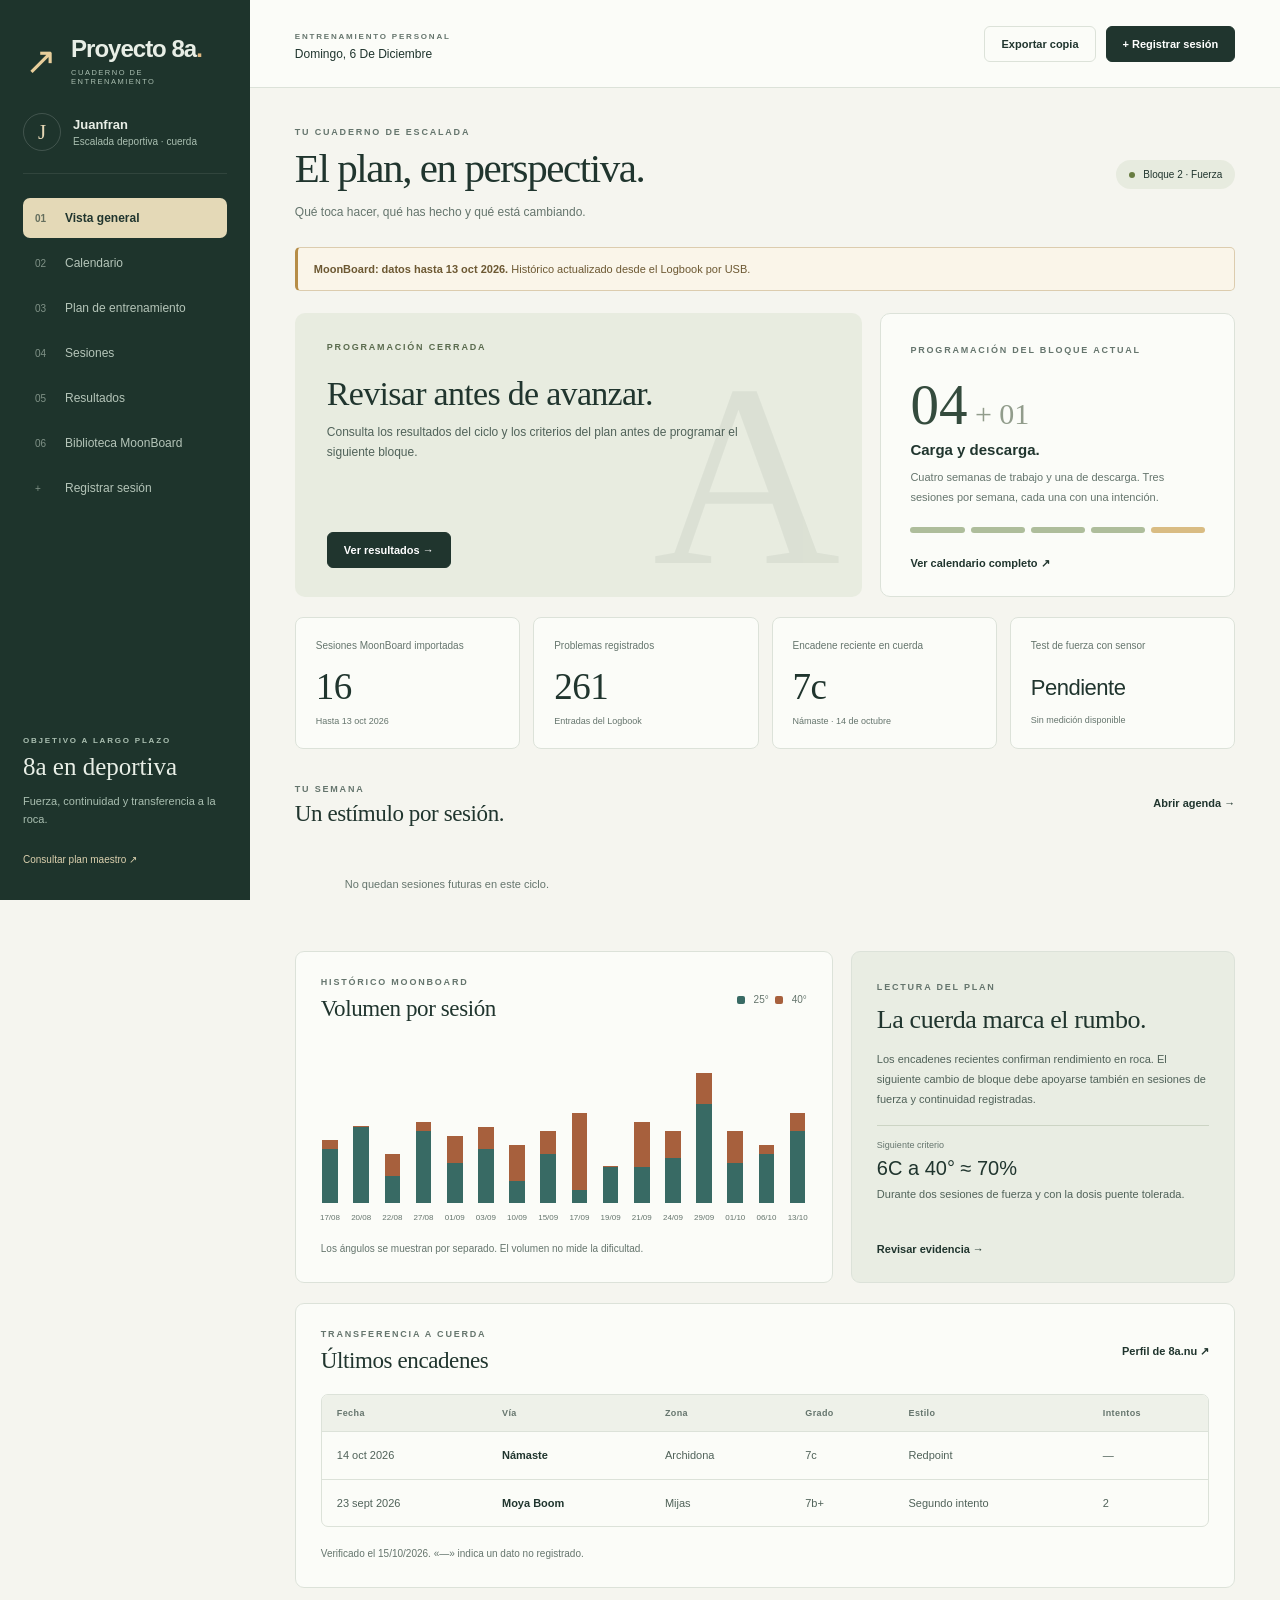
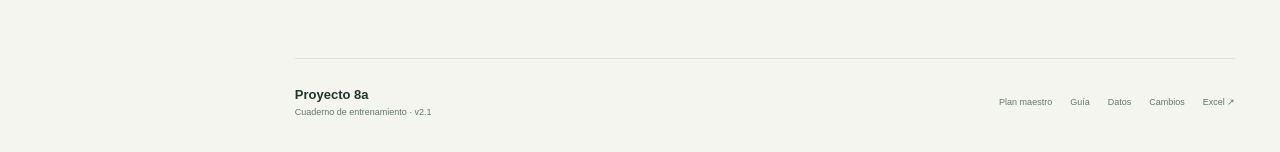
==== commit 87b6d33c: "Identifica y colorea los bloques por fecha en el calendario" ====
--- a/escalada/index.html
+++ b/escalada/index.html
@@ -5,7 +5,7 @@
 <meta name="theme-color" content="#203b31"><meta name="description" content="Calendario, plan y resultados del entrenamiento de escalada de Juanfran.">
 <title>Proyecto 8a · Cuaderno de entrenamiento</title>
 <link rel="icon" href="data:image/svg+xml,%3Csvg xmlns='http://www.w3.org/2000/svg' viewBox='0 0 64 64'%3E%3Crect width='64' height='64' rx='16' fill='%23203b31'/%3E%3Cpath d='M12 48 30 14l8 16 6-9 10 27Z' fill='%23ecd3a2'/%3E%3C/svg%3E">
-<link rel="stylesheet" href="styles.css?v=2.0.0">
+<link rel="stylesheet" href="styles.css?v=2.1.0">
 </head>
 <body>
 <a class="skip-link" href="#main-content">Saltar al contenido</a>
@@ -49,10 +49,11 @@
 </section>
 <section class="page-section" id="calendario" aria-labelledby="calendar-title">
 <div class="page-heading"><div><p class="section-kicker">DEL PLAN A LA SESIÓN</p><h1 id="calendar-title">Calendario de entrenamiento.</h1><p class="subtitle" id="cycle-dates"></p></div><a class="quiet-button" href="data/entrenemiento.ics" download>Descargar calendario</a></div>
-<div class="calendar-context"><div><span class="eyebrow">BLOQUE 2 · FUERZA</span><p id="schedule-note"></p></div><a id="google-calendar-link" class="primary-button" target="_blank" rel="noopener noreferrer" hidden>Abrir Google Calendar ↗</a><span id="calendar-sync-state"></span></div>
+<div class="calendar-context"><div><span class="eyebrow" id="current-block-label"></span><p id="schedule-note"></p></div><a id="google-calendar-link" class="primary-button" target="_blank" rel="noopener noreferrer" hidden>Abrir Google Calendar ↗</a><span id="calendar-sync-state"></span></div>
+<div id="selected-block-context" class="selected-block-context" aria-live="polite"></div>
 <div id="calendar-weeks" class="week-track calendar-weeks"></div>
-<div class="calendar-layout"><article class="calendar-panel"><div class="calendar-toolbar"><h2 id="calendar-month"></h2><div><button class="quiet-button" id="calendar-prev" aria-label="Mes anterior">←</button><button class="quiet-button" id="calendar-today">Hoy</button><button class="quiet-button" id="calendar-next" aria-label="Mes siguiente">→</button></div></div><div class="calendar-weekdays" aria-hidden="true"><span>Lun</span><span>Mar</span><span>Mié</span><span>Jue</span><span>Vie</span><span>Sáb</span><span>Dom</span></div><div id="calendar-grid" class="calendar-grid"></div><div class="calendar-legend"><span><i class="dot strength"></i>Fuerza 40°</span><span><i class="dot technique"></i>Técnica 25°</span><span><i class="dot rock"></i>Cuerda</span><span><i class="dot recovery"></i>Descarga</span><span>✓ Actividad registrada</span></div></article><aside class="day-panel" id="day-detail" aria-live="polite"></aside></div>
-<p class="chart-caption">Sesiones de día completo: no se ha fijado una hora. Abrir una sesión permite consultar la dosis y registrar lo realizado. La fecha por sí sola no marca una sesión como completada.</p>
+<div class="calendar-layout"><article class="calendar-panel"><div class="calendar-toolbar"><h2 id="calendar-month"></h2><div><button class="quiet-button" id="calendar-prev" aria-label="Mes anterior">←</button><button class="quiet-button" id="calendar-today">Hoy</button><button class="quiet-button" id="calendar-next" aria-label="Mes siguiente">→</button></div></div><div class="calendar-weekdays" aria-hidden="true"><span>Lun</span><span>Mar</span><span>Mié</span><span>Jue</span><span>Vie</span><span>Sáb</span><span>Dom</span></div><div id="calendar-grid" class="calendar-grid"></div><div class="calendar-legend"><span><i class="block-swatch block-1"></i>Bloque 1 · Base (histórico)</span><span><i class="block-swatch block-2"></i>Bloque 2 · Fuerza</span><span>Rayado: descarga</span><span>A: 40° · B: 25° · C: cuerda</span><span>✓ Actividad registrada</span></div></article><aside class="day-panel" id="day-detail" aria-live="polite"></aside></div>
+<p class="chart-caption">Sesiones de día completo: no se ha fijado una hora. Abrir una sesión permite consultar la dosis y registrar lo realizado. La fecha por sí sola no marca una sesión como completada. El color de toda la casilla identifica el bloque, también en días de descanso. Los bloques 3–5 aún no tienen fechas asignadas.</p>
 </section>
     <section class="page-section" id="plan" aria-labelledby="plan-title">
       <div class="page-heading">
@@ -201,7 +202,7 @@
 <section class="page-section" id="boulders" aria-labelledby="boulders-title"><div class="page-heading"><div><p class="section-kicker">BIBLIOTECA MOONBOARD</p><h1 id="boulders-title">Cada problema, registrado.</h1><p class="subtitle">Busca por nombre, autor, ángulo, grado o resultado.</p></div><span id="filter-count" class="result-count"></span></div><div class="filters"><label>Buscar<input id="filter-search" type="search" placeholder="Nombre o setter"></label><label>Ángulo<select id="filter-angle"><option value="">Todos</option><option value="25">25°</option><option value="40">40°</option></select></label><label>Grado<select id="filter-grade"><option value="">Todos</option></select></label><label>Resultado<select id="filter-result"><option value="">Todos</option><option value="completed">Completado</option><option value="open">Pendiente</option></select></label></div><div class="table-wrap"><table><thead><tr><th>Fecha</th><th>Problema</th><th>Ángulo</th><th>Grado</th><th>Resultado</th><th>Intentos</th></tr></thead><tbody id="boulder-rows"></tbody></table></div></section>
 <section class="page-section" id="registro" aria-labelledby="log-title"><div class="page-heading"><div><p class="section-kicker">CERRAR EL CICLO</p><h1 id="log-title">Registrar lo que has hecho.</h1><p class="subtitle">El plan es una intención. Este diario recoge el resultado real.</p></div></div><p class="data-notice subtle">El diario se guarda en este navegador. Exporta una copia para trasladarlo a otro dispositivo. Los registros del móvil y de 8a.nu se publican como datos del proyecto.</p><div class="log-layout"><form id="session-form" class="log-form"><input type="hidden" name="planId"><div class="form-section-label">01 · La sesión</div><label>Sesión del calendario<select name="plannedSession" id="planned-session"><option value="">Sin vincular al plan</option></select></label><div class="form-pair"><label>Fecha<input required name="date" type="date"></label><label>Disciplina<select required name="type"><option value="MoonBoard 40°">MoonBoard 40°</option><option value="MoonBoard 25°">MoonBoard 25°</option><option value="Roca con cuerda">Roca con cuerda</option><option value="Tindeq / fuerza">Tindeq / fuerza</option></select></label></div><div class="form-section-label">02 · El resultado</div><div class="form-pair"><label>Duración (min)<input name="duration" type="number" min="1" max="480" placeholder="Sin registrar"></label><label>RPE (1–10)<input name="rpe" type="number" min="1" max="10" placeholder="Esfuerzo percibido"></label></div><div class="form-pair"><label>Máximo grado<input name="maxGrade" placeholder="6C+ en bloque / 7c en vía"></label><label>Dolor (0–10)<input name="pain" type="number" min="0" max="10" placeholder="Sin registrar"></label></div><div class="form-pair"><label>Completados<input name="completed" type="number" min="0" placeholder="Sin registrar"></label><label>Intentos / pegues<input name="attempts" type="number" min="0" placeholder="Sin registrar"></label></div><div class="form-section-label">03 · Lo que has aprendido</div><label>Notas<textarea name="notes" rows="4" placeholder="Vía o problemas, punto de caída, reposos, calidad técnica y sensaciones"></textarea></label><button class="primary-button" type="submit">Guardar sesión</button></form><aside class="manual-log"><div class="manual-heading"><div><p class="section-kicker">GUARDADO EN ESTE NAVEGADOR</p><h2>Diario personal</h2></div><label class="import-button">Importar copia<input id="import-file" type="file" accept="application/json"></label></div><div id="manual-list" class="manual-list"></div></aside></div></section>
 </main>
-<footer><div><strong>Proyecto 8a</strong><span>Cuaderno de entrenamiento · v2.0</span></div><nav aria-label="Documentación"><a href="PLAN_ENTRENAMIENTO.md">Plan maestro</a><a href="README.md">Guía</a><a href="DICCIONARIO_DATOS.md">Datos</a><a href="CHANGELOG.md">Cambios</a><a href="moonboard_entrenamientos.xlsx">Excel ↗</a></nav></footer>
+<footer><div><strong>Proyecto 8a</strong><span>Cuaderno de entrenamiento · v2.1</span></div><nav aria-label="Documentación"><a href="PLAN_ENTRENAMIENTO.md">Plan maestro</a><a href="README.md">Guía</a><a href="DICCIONARIO_DATOS.md">Datos</a><a href="CHANGELOG.md">Cambios</a><a href="moonboard_entrenamientos.xlsx">Excel ↗</a></nav></footer>
 </div><div class="toast" id="toast" role="status" aria-live="polite"></div>
-<script src="assets/data.js?v=2.0.0"></script><script src="assets/rock-data.js?v=2.0.0"></script><script src="assets/plan-data.js?v=2.0.0"></script><script src="app.js?v=2.0.0"></script>
+<script src="assets/data.js?v=2.0.0"></script><script src="assets/rock-data.js?v=2.0.0"></script><script src="assets/plan-data.js?v=2.1.0"></script><script src="app.js?v=2.1.0"></script>
 </body></html>
--- a/escalada/styles.css
+++ b/escalada/styles.css
@@ -14,3 +14,25 @@
 @media print{.sidebar,.topbar,.header-actions,footer,.toast{display:none}.workspace{margin:0}.page-section{display:block!important;break-before:page}main{padding:0}.table-wrap{max-height:none}.calendar-layout{grid-template-columns:1fr}body{background:#fff}}
 
 .calendar-day .event-dot.history{background:#e8eae3;border-color:#87917e;color:#4f5f4c}
+
+/* El fondo completo representa el bloque; A/B/C siguen identificando la sesión. */
+.block-1{--block-fill:#dce6f5;--block-ink:#284b79;--block-line:#8da9d0}
+.block-2{--block-fill:#d7e8d3;--block-ink:#294f31;--block-line:#88ac7e}
+.block-3{--block-fill:#eee0ca;--block-ink:#755123;--block-line:#c6a773}
+.block-4{--block-fill:#f0dacf;--block-ink:#7c4531;--block-line:#c58b74}
+.block-5{--block-fill:#e5dced;--block-ink:#634579;--block-line:#aa90bf}
+.calendar-day[class*="block-"]{background-color:var(--block-fill);color:var(--block-ink);border-color:var(--block-line)}
+.calendar-day.block-deload{background-image:repeating-linear-gradient(135deg,transparent,transparent 7px,#ffffff55 7px,#ffffff55 11px)}
+.calendar-day[class*="block-"].outside{opacity:.78}
+.calendar-day[class*="block-"].selected,.calendar-day.selected{box-shadow:inset 0 0 0 3px var(--block-ink,var(--ink))}
+.calendar-day[class*="block-"].selected{background-color:var(--block-fill);opacity:1}
+.calendar-day:hover{filter:brightness(.96)}
+.calendar-day .cell-block{font-size:9px;font-weight:800;line-height:1;letter-spacing:.3px}
+.block-swatch{display:inline-block;width:14px;height:14px;background:var(--block-fill);border:1px solid var(--block-line);border-radius:3px}
+.selected-block-context{display:flex;align-items:center;justify-content:space-between;gap:16px;padding:20px 22px;margin:0 0 18px;border:1px solid var(--block-line,var(--line));border-left-width:5px;border-radius:8px;background:var(--block-fill,#f1f3ec);color:var(--block-ink,var(--ink))}
+.selected-block-context .eyebrow{color:inherit;font-size:8px}
+.selected-block-context h2{font-family:Georgia,serif;font-weight:400;font-size:25px;line-height:1.2;margin:6px 0 9px}
+.selected-block-context p{font-size:11px;line-height:1.7;margin:0}
+.day-block-label{padding:10px;border-radius:5px;background:var(--block-fill,#f1f3ec);color:var(--block-ink,var(--ink))!important;font-weight:700;margin:0 0 17px!important}
+.calendar-weeks .selected-week{border:2px solid #294f31;background:#d7e8d3;padding:12px}
+@media(max-width:580px){.selected-block-context{display:block;padding:18px}.selected-block-context h2{font-size:23px}.selected-block-context .quiet-button{margin-top:12px}.calendar-day .cell-block{font-size:8px}.calendar-day{min-height:108px}}
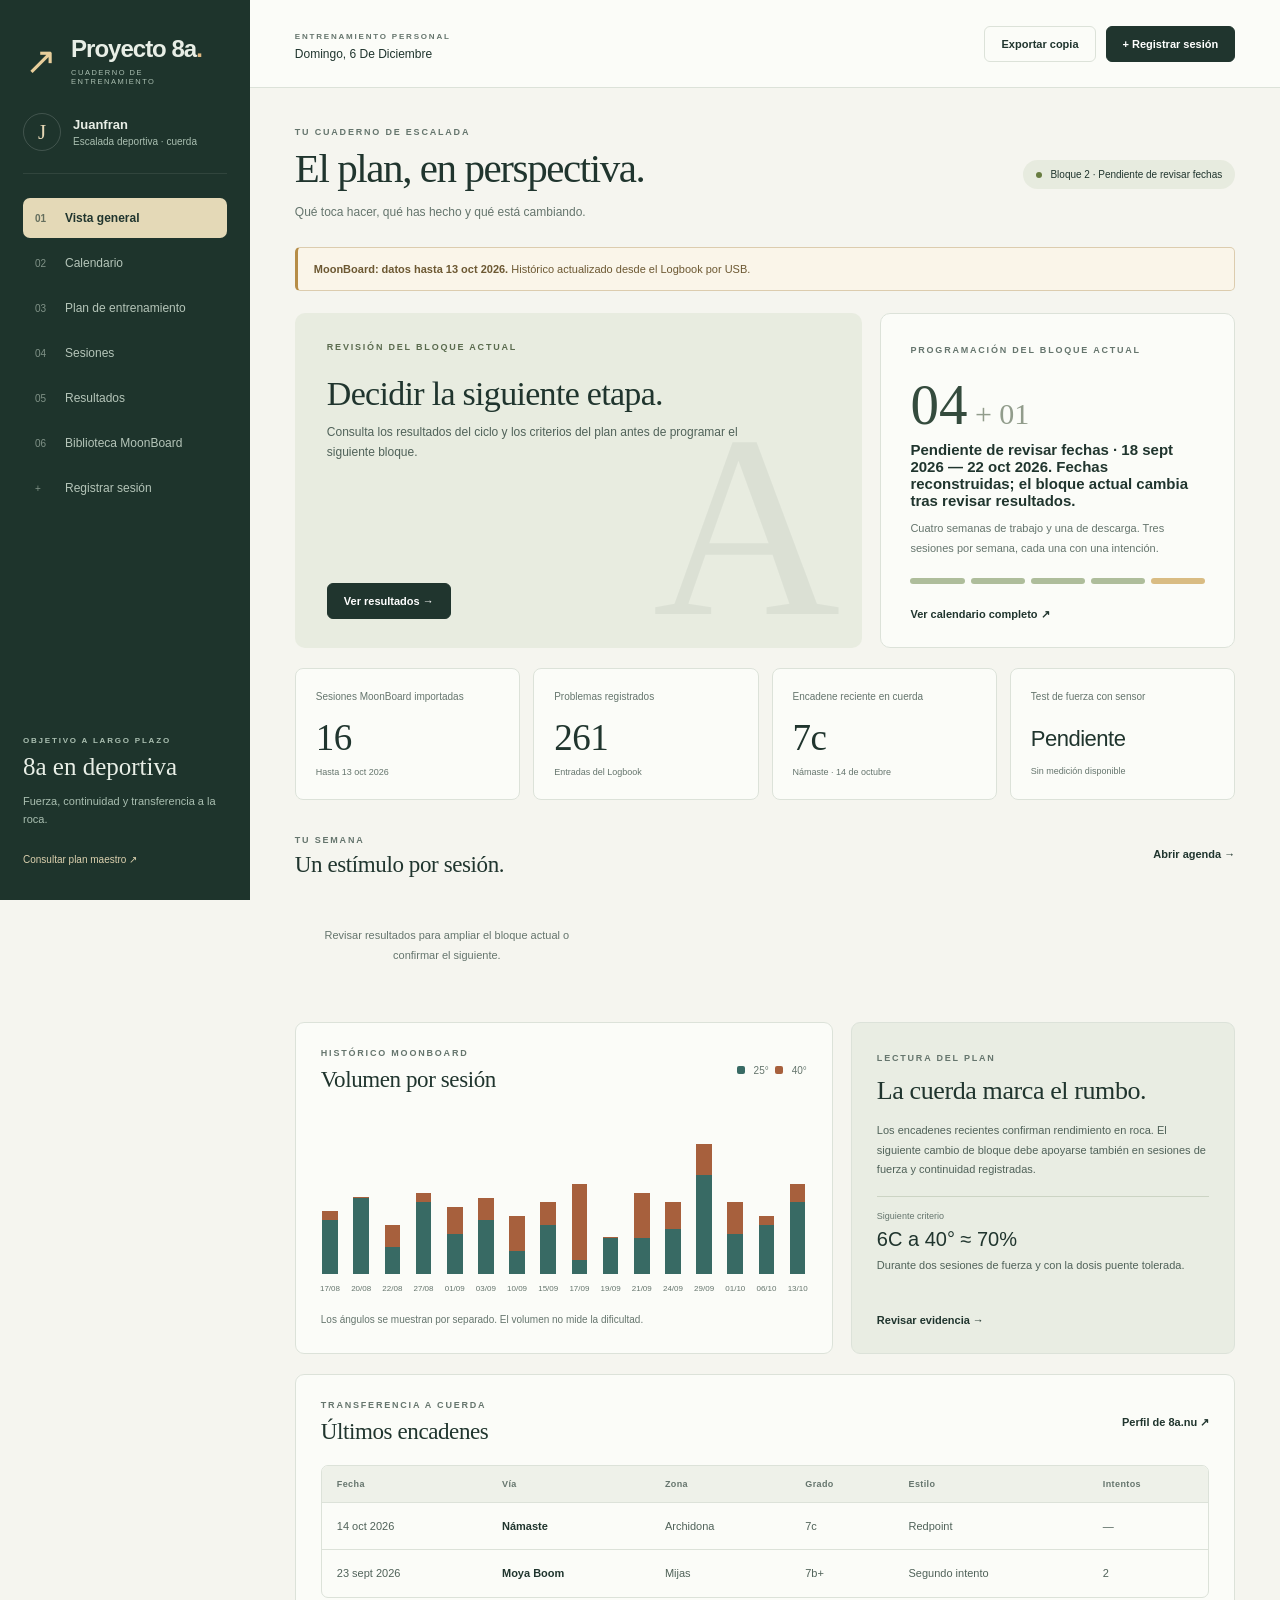
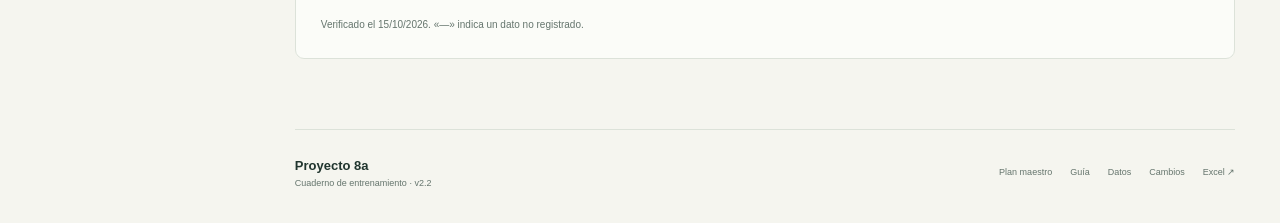
==== commit fcd68423: "Reconstruye los cinco bloques como plan vivo desde agosto" ====
--- a/escalada/index.html
+++ b/escalada/index.html
@@ -5,7 +5,7 @@
 <meta name="theme-color" content="#203b31"><meta name="description" content="Calendario, plan y resultados del entrenamiento de escalada de Juanfran.">
 <title>Proyecto 8a · Cuaderno de entrenamiento</title>
 <link rel="icon" href="data:image/svg+xml,%3Csvg xmlns='http://www.w3.org/2000/svg' viewBox='0 0 64 64'%3E%3Crect width='64' height='64' rx='16' fill='%23203b31'/%3E%3Cpath d='M12 48 30 14l8 16 6-9 10 27Z' fill='%23ecd3a2'/%3E%3C/svg%3E">
-<link rel="stylesheet" href="styles.css?v=2.1.0">
+<link rel="stylesheet" href="styles.css?v=2.2.1">
 </head>
 <body>
 <a class="skip-link" href="#main-content">Saltar al contenido</a>
@@ -27,11 +27,11 @@
 <header class="topbar"><div><span class="eyebrow">ENTRENAMIENTO PERSONAL</span><p id="today-label"></p></div><div class="header-actions"><button class="quiet-button" id="export-all" type="button">Exportar copia</button><button class="primary-button" data-nav="registro" type="button">+ Registrar sesión</button></div></header>
 <main id="main-content">
 <section class="page-section active" id="resumen" aria-labelledby="estado-title">
-<div class="page-heading"><div><p class="section-kicker">TU CUADERNO DE ESCALADA</p><h1 id="estado-title">El plan, en perspectiva.</h1><p class="subtitle">Qué toca hacer, qué has hecho y qué está cambiando.</p></div><span class="phase-chip"><i></i>Bloque 2 · Fuerza</span></div>
+<div class="page-heading"><div><p class="section-kicker">TU CUADERNO DE ESCALADA</p><h1 id="estado-title">El plan, en perspectiva.</h1><p class="subtitle">Qué toca hacer, qué has hecho y qué está cambiando.</p></div><span class="phase-chip"><i></i><b id="overview-phase">Bloque actual</b></span></div>
 <div class="data-notice" id="data-notice" role="status"></div>
 <div class="overview">
 <article class="next-session" id="next-session"></article>
-<aside class="cycle-card"><span class="eyebrow">PROGRAMACIÓN DEL BLOQUE ACTUAL</span><div class="cycle-number">04<span> + 01</span></div><h2>Carga y descarga.</h2><p>Cuatro semanas de trabajo y una de descarga. Tres sesiones por semana, cada una con una intención.</p><div class="cycle-line"><i></i><i></i><i></i><i></i><i class="deload"></i></div><button class="text-button" data-nav="calendario">Ver calendario completo ↗</button></aside>
+<aside class="cycle-card"><span class="eyebrow">PROGRAMACIÓN DEL BLOQUE ACTUAL</span><div class="cycle-number">04<span> + 01</span></div><h2 id="current-position"></h2><p>Cuatro semanas de trabajo y una de descarga. Tres sesiones por semana, cada una con una intención.</p><div class="cycle-line"><i></i><i></i><i></i><i></i><i class="deload"></i></div><button class="text-button" data-nav="calendario">Ver calendario completo ↗</button></aside>
 </div>
 <div class="metrics">
 <article><span>Sesiones MoonBoard importadas</span><strong id="metric-sessions">—</strong><small id="metric-period"></small></article>
@@ -50,10 +50,11 @@
 <section class="page-section" id="calendario" aria-labelledby="calendar-title">
 <div class="page-heading"><div><p class="section-kicker">DEL PLAN A LA SESIÓN</p><h1 id="calendar-title">Calendario de entrenamiento.</h1><p class="subtitle" id="cycle-dates"></p></div><a class="quiet-button" href="data/entrenemiento.ics" download>Descargar calendario</a></div>
 <div class="calendar-context"><div><span class="eyebrow" id="current-block-label"></span><p id="schedule-note"></p></div><a id="google-calendar-link" class="primary-button" target="_blank" rel="noopener noreferrer" hidden>Abrir Google Calendar ↗</a><span id="calendar-sync-state"></span></div>
+<div id="block-timeline" class="block-timeline" aria-label="Recorrido de los cinco bloques"></div>
 <div id="selected-block-context" class="selected-block-context" aria-live="polite"></div>
 <div id="calendar-weeks" class="week-track calendar-weeks"></div>
-<div class="calendar-layout"><article class="calendar-panel"><div class="calendar-toolbar"><h2 id="calendar-month"></h2><div><button class="quiet-button" id="calendar-prev" aria-label="Mes anterior">←</button><button class="quiet-button" id="calendar-today">Hoy</button><button class="quiet-button" id="calendar-next" aria-label="Mes siguiente">→</button></div></div><div class="calendar-weekdays" aria-hidden="true"><span>Lun</span><span>Mar</span><span>Mié</span><span>Jue</span><span>Vie</span><span>Sáb</span><span>Dom</span></div><div id="calendar-grid" class="calendar-grid"></div><div class="calendar-legend"><span><i class="block-swatch block-1"></i>Bloque 1 · Base (histórico)</span><span><i class="block-swatch block-2"></i>Bloque 2 · Fuerza</span><span>Rayado: descarga</span><span>A: 40° · B: 25° · C: cuerda</span><span>✓ Actividad registrada</span></div></article><aside class="day-panel" id="day-detail" aria-live="polite"></aside></div>
-<p class="chart-caption">Sesiones de día completo: no se ha fijado una hora. Abrir una sesión permite consultar la dosis y registrar lo realizado. La fecha por sí sola no marca una sesión como completada. El color de toda la casilla identifica el bloque, también en días de descanso. Los bloques 3–5 aún no tienen fechas asignadas.</p>
+<div class="calendar-layout"><article class="calendar-panel"><div class="calendar-toolbar"><h2 id="calendar-month"></h2><div><button class="quiet-button" id="calendar-prev" aria-label="Mes anterior">←</button><button class="quiet-button" id="calendar-today">Hoy</button><button class="quiet-button" id="calendar-next" aria-label="Mes siguiente">→</button></div></div><div class="calendar-weekdays" aria-hidden="true"><span>Lun</span><span>Mar</span><span>Mié</span><span>Jue</span><span>Vie</span><span>Sáb</span><span>Dom</span></div><div id="calendar-grid" class="calendar-grid"></div><div class="calendar-legend"><span><i class="block-swatch block-1"></i>Bloque 1 · Base (histórico)</span><span><i class="block-swatch block-2"></i>Bloque 2 · Fuerza</span><span><i class="block-swatch block-3"></i>Bloque 3 · Puente</span><span><i class="block-swatch block-4"></i>Bloque 4 · Resistencia</span><span><i class="block-swatch block-5"></i>Bloque 5 · Vía</span><span>Rayado: descarga</span><span>A: 40° · B: 25° · C: cuerda</span><span>✓ Actividad registrada</span></div></article><aside class="day-panel" id="day-detail" aria-live="polite"></aside></div>
+<p class="chart-caption">Sesiones de día completo: no se ha fijado una hora. Abrir una sesión permite consultar la dosis y registrar lo realizado. La fecha por sí sola no marca una sesión como completada. El color de toda la casilla identifica el bloque, también en días de descanso. El recorrido empieza con tu primera sesión MoonBoard. Las fechas se revisan según resultados; los bloques 3–5 son una previsión y no cambian automáticamente el bloque actual.</p>
 </section>
     <section class="page-section" id="plan" aria-labelledby="plan-title">
       <div class="page-heading">
@@ -198,11 +199,11 @@
 
 
 <section class="page-section" id="sesiones" aria-labelledby="sessions-title"><div class="page-heading"><div><p class="section-kicker">HECHOS Y SENSACIONES</p><h1 id="sessions-title">Tu historial de sesiones.</h1><p class="subtitle">MoonBoard, cuerda y diario personal, en orden cronológico.</p></div><a class="quiet-button" href="data/boulders_moonboard.csv" download>Descargar CSV</a></div><div class="session-filters"><label>Disciplina<select id="history-type"><option value="all">Todas las disciplinas</option><option value="moon">MoonBoard</option><option value="rock">Cuerda</option><option value="manual">Diario personal</option></select></label><label>Desde<input type="date" id="history-from"></label><label>Hasta<input type="date" id="history-to"></label><span id="history-count"></span></div><div id="session-list" class="session-list"></div></section>
-<section class="page-section" id="resultados" aria-labelledby="results-title"><div class="page-heading"><div><p class="section-kicker">EVIDENCIA PARA AJUSTAR</p><h1 id="results-title">Resultados y evolución.</h1><p class="subtitle">Métricas observadas, separadas por disciplina y periodo.</p></div></div><div class="metrics"><article><span>Entradas completadas · MoonBoard</span><strong id="metric-completion">—</strong><small>Incluye todos los ángulos</small></article><article><span>Problemas a 40°</span><strong id="metric-40">—</strong><small>Exposición importada</small></article><article><span>Intentos registrados</span><strong id="total-tries">—</strong><small>Según totales de cada sesión</small></article><article><span>Sesiones del plan registradas</span><strong id="plan-adherence">—</strong><small id="adherence-note">Sin resultados enlazados</small></article></div><div class="summary-grid"><article class="chart-panel"><div class="panel-heading"><div><p class="section-kicker">ÚLTIMA SESIÓN MOONBOARD · <span id="latest-date"></span></p><h2>Encadenes a 40° por grado</h2></div></div><div id="latest-breakdown" class="breakdown"></div><p class="chart-caption">Referencia de la última sesión importada. No equivale a dos sesiones de fuerza verificadas.</p></article><article class="review-card"><span class="eyebrow">CONTROL DE FUERZA</span><h2>Primero, una referencia.</h2><p id="strength-test-status"></p><p>Cuando se realice el test, registra agarre, canto, protocolo y resultado para poder comparar mediciones equivalentes.</p><button class="text-button" data-nav="registro">Añadir una medición →</button></article></div><div class="session-trend" id="session-trend" aria-label="Evolución de la tasa de encadenamiento"></div><div class="summary-grid"><article class="chart-panel"><p class="section-kicker">SEPARAR LOS ESTÍMULOS</p><h2>25° y 40°, por separado</h2><div id="angle-results"></div></article><article class="review-card"><p class="section-kicker">CRITERIOS DE PROGRESIÓN</p><h2>Avanzar con evidencia.</h2><p id="gate-status"></p><ul><li>≈ 70% de éxito en 6C a 40° en dos sesiones de fuerza.</li><li>Completar la dosis puente sin caída técnica marcada.</li><li>Revisar fatiga, molestias y respuesta en cuerda.</li></ul><p class="chart-caption">El calendario no cambia automáticamente de bloque al llegar a una fecha.</p></article></div></section>
+<section class="page-section" id="resultados" aria-labelledby="results-title"><div class="page-heading"><div><p class="section-kicker">EVIDENCIA PARA AJUSTAR</p><h1 id="results-title">Resultados y evolución.</h1><p class="subtitle">Métricas observadas, separadas por disciplina y periodo.</p></div></div><div class="metrics"><article><span>Entradas completadas · MoonBoard</span><strong id="metric-completion">—</strong><small>Incluye todos los ángulos</small></article><article><span>Problemas a 40°</span><strong id="metric-40">—</strong><small>Exposición importada</small></article><article><span>Intentos registrados</span><strong id="total-tries">—</strong><small>Según totales de cada sesión</small></article><article><span>Sesiones del plan registradas</span><strong id="plan-adherence">—</strong><small id="adherence-note">Sin resultados enlazados</small></article></div><div class="summary-grid"><article class="chart-panel"><div class="panel-heading"><div><p class="section-kicker">ÚLTIMA SESIÓN MOONBOARD · <span id="latest-date"></span></p><h2>Encadenes a 40° por grado</h2></div></div><div id="latest-breakdown" class="breakdown"></div><p class="chart-caption">Referencia de la última sesión importada. No equivale a dos sesiones de fuerza verificadas.</p></article><article class="review-card"><span class="eyebrow">CONTROL DE FUERZA</span><h2>Primero, una referencia.</h2><p id="strength-test-status"></p><p>Cuando se realice el test, registra agarre, canto, protocolo y resultado para poder comparar mediciones equivalentes.</p><button class="text-button" data-nav="registro">Añadir una medición →</button></article></div><article class="block-assessment" id="block-assessment"></article><div class="session-trend" id="session-trend" aria-label="Evolución de la tasa de encadenamiento"></div><div class="summary-grid"><article class="chart-panel"><p class="section-kicker">SEPARAR LOS ESTÍMULOS</p><h2>25° y 40°, por separado</h2><div id="angle-results"></div></article><article class="review-card"><p class="section-kicker">CRITERIOS DE PROGRESIÓN</p><h2>Avanzar con evidencia.</h2><p id="gate-status"></p><ul><li>≈ 70% de éxito en 6C a 40° en dos sesiones de fuerza.</li><li>Completar la dosis puente sin caída técnica marcada.</li><li>Revisar fatiga, molestias y respuesta en cuerda.</li></ul><p class="chart-caption">El calendario no cambia automáticamente de bloque al llegar a una fecha.</p></article></div></section>
 <section class="page-section" id="boulders" aria-labelledby="boulders-title"><div class="page-heading"><div><p class="section-kicker">BIBLIOTECA MOONBOARD</p><h1 id="boulders-title">Cada problema, registrado.</h1><p class="subtitle">Busca por nombre, autor, ángulo, grado o resultado.</p></div><span id="filter-count" class="result-count"></span></div><div class="filters"><label>Buscar<input id="filter-search" type="search" placeholder="Nombre o setter"></label><label>Ángulo<select id="filter-angle"><option value="">Todos</option><option value="25">25°</option><option value="40">40°</option></select></label><label>Grado<select id="filter-grade"><option value="">Todos</option></select></label><label>Resultado<select id="filter-result"><option value="">Todos</option><option value="completed">Completado</option><option value="open">Pendiente</option></select></label></div><div class="table-wrap"><table><thead><tr><th>Fecha</th><th>Problema</th><th>Ángulo</th><th>Grado</th><th>Resultado</th><th>Intentos</th></tr></thead><tbody id="boulder-rows"></tbody></table></div></section>
 <section class="page-section" id="registro" aria-labelledby="log-title"><div class="page-heading"><div><p class="section-kicker">CERRAR EL CICLO</p><h1 id="log-title">Registrar lo que has hecho.</h1><p class="subtitle">El plan es una intención. Este diario recoge el resultado real.</p></div></div><p class="data-notice subtle">El diario se guarda en este navegador. Exporta una copia para trasladarlo a otro dispositivo. Los registros del móvil y de 8a.nu se publican como datos del proyecto.</p><div class="log-layout"><form id="session-form" class="log-form"><input type="hidden" name="planId"><div class="form-section-label">01 · La sesión</div><label>Sesión del calendario<select name="plannedSession" id="planned-session"><option value="">Sin vincular al plan</option></select></label><div class="form-pair"><label>Fecha<input required name="date" type="date"></label><label>Disciplina<select required name="type"><option value="MoonBoard 40°">MoonBoard 40°</option><option value="MoonBoard 25°">MoonBoard 25°</option><option value="Roca con cuerda">Roca con cuerda</option><option value="Tindeq / fuerza">Tindeq / fuerza</option></select></label></div><div class="form-section-label">02 · El resultado</div><div class="form-pair"><label>Duración (min)<input name="duration" type="number" min="1" max="480" placeholder="Sin registrar"></label><label>RPE (1–10)<input name="rpe" type="number" min="1" max="10" placeholder="Esfuerzo percibido"></label></div><div class="form-pair"><label>Máximo grado<input name="maxGrade" placeholder="6C+ en bloque / 7c en vía"></label><label>Dolor (0–10)<input name="pain" type="number" min="0" max="10" placeholder="Sin registrar"></label></div><div class="form-pair"><label>Completados<input name="completed" type="number" min="0" placeholder="Sin registrar"></label><label>Intentos / pegues<input name="attempts" type="number" min="0" placeholder="Sin registrar"></label></div><div class="form-section-label">03 · Lo que has aprendido</div><label>Notas<textarea name="notes" rows="4" placeholder="Vía o problemas, punto de caída, reposos, calidad técnica y sensaciones"></textarea></label><button class="primary-button" type="submit">Guardar sesión</button></form><aside class="manual-log"><div class="manual-heading"><div><p class="section-kicker">GUARDADO EN ESTE NAVEGADOR</p><h2>Diario personal</h2></div><label class="import-button">Importar copia<input id="import-file" type="file" accept="application/json"></label></div><div id="manual-list" class="manual-list"></div></aside></div></section>
 </main>
-<footer><div><strong>Proyecto 8a</strong><span>Cuaderno de entrenamiento · v2.1</span></div><nav aria-label="Documentación"><a href="PLAN_ENTRENAMIENTO.md">Plan maestro</a><a href="README.md">Guía</a><a href="DICCIONARIO_DATOS.md">Datos</a><a href="CHANGELOG.md">Cambios</a><a href="moonboard_entrenamientos.xlsx">Excel ↗</a></nav></footer>
+<footer><div><strong>Proyecto 8a</strong><span>Cuaderno de entrenamiento · v2.2</span></div><nav aria-label="Documentación"><a href="PLAN_ENTRENAMIENTO.md">Plan maestro</a><a href="README.md">Guía</a><a href="DICCIONARIO_DATOS.md">Datos</a><a href="CHANGELOG.md">Cambios</a><a href="moonboard_entrenamientos.xlsx">Excel ↗</a></nav></footer>
 </div><div class="toast" id="toast" role="status" aria-live="polite"></div>
-<script src="assets/data.js?v=2.0.0"></script><script src="assets/rock-data.js?v=2.0.0"></script><script src="assets/plan-data.js?v=2.1.0"></script><script src="app.js?v=2.1.0"></script>
+<script src="assets/data.js?v=2.0.0"></script><script src="assets/rock-data.js?v=2.0.0"></script><script src="assets/plan-data.js?v=2.2.1"></script><script src="app.js?v=2.2.1"></script>
 </body></html>
--- a/escalada/styles.css
+++ b/escalada/styles.css
@@ -36,3 +36,17 @@
 .day-block-label{padding:10px;border-radius:5px;background:var(--block-fill,#f1f3ec);color:var(--block-ink,var(--ink))!important;font-weight:700;margin:0 0 17px!important}
 .calendar-weeks .selected-week{border:2px solid #294f31;background:#d7e8d3;padding:12px}
 @media(max-width:580px){.selected-block-context{display:block;padding:18px}.selected-block-context h2{font-size:23px}.selected-block-context .quiet-button{margin-top:12px}.calendar-day .cell-block{font-size:8px}.calendar-day{min-height:108px}}
+
+.block-timeline{display:grid;grid-template-columns:repeat(5,minmax(0,1fr));gap:10px;margin-bottom:18px}
+.block-period{display:flex;flex-direction:column;text-align:left;padding:15px 13px;gap:9px;border:1px solid var(--block-line);border-radius:7px;background:var(--block-fill);color:var(--block-ink);min-width:0}
+.block-period.selected{box-shadow:inset 0 0 0 2px var(--block-ink)}
+.block-period>span{font-size:9px;text-transform:uppercase;font-weight:800}.block-period>strong{font-size:12px;line-height:1.5}.block-period>small{font-size:9px;line-height:1.6}.block-period>em{font-size:9px;margin-top:auto;font-style:normal}
+.block-basis{font-size:10px!important;opacity:.85;margin-top:8px!important}.calendar-weeks{grid-template-columns:repeat(auto-fit,minmax(130px,1fr))}
+@media(max-width:850px){.block-timeline{grid-template-columns:repeat(5,minmax(145px,1fr));overflow-x:auto;padding:2px 2px 8px}.calendar-weeks{grid-template-columns:repeat(5,minmax(120px,1fr));overflow-x:auto}}
+
+.block-assessment{border:1px solid #c5d6bc;border-left:5px solid #668756;background:#eef3e8;border-radius:8px;padding:25px;margin:24px 0}
+.block-assessment h2{font-family:Georgia,serif;font-weight:400;font-size:27px;line-height:1.3;margin:10px 0 15px}.block-assessment p{font-size:11px;line-height:1.8;color:var(--paper-2)}
+.assessment-evidence{display:grid;grid-template-columns:repeat(4,minmax(0,1fr));gap:14px;margin:20px 0}.assessment-evidence>div{border-top:1px solid #c5d6bc;padding-top:14px}.assessment-evidence span{font-size:10px}.assessment-evidence strong{display:block;font-size:21px;margin:10px 0}.assessment-evidence p{font-size:10px}
+@media(max-width:850px){.block-timeline{grid-template-columns:repeat(2,minmax(0,1fr));overflow:visible}.block-period:last-child{grid-column:1/-1}.assessment-evidence{grid-template-columns:repeat(2,minmax(0,1fr))}}
+
+#overview-phase{font-weight:500}
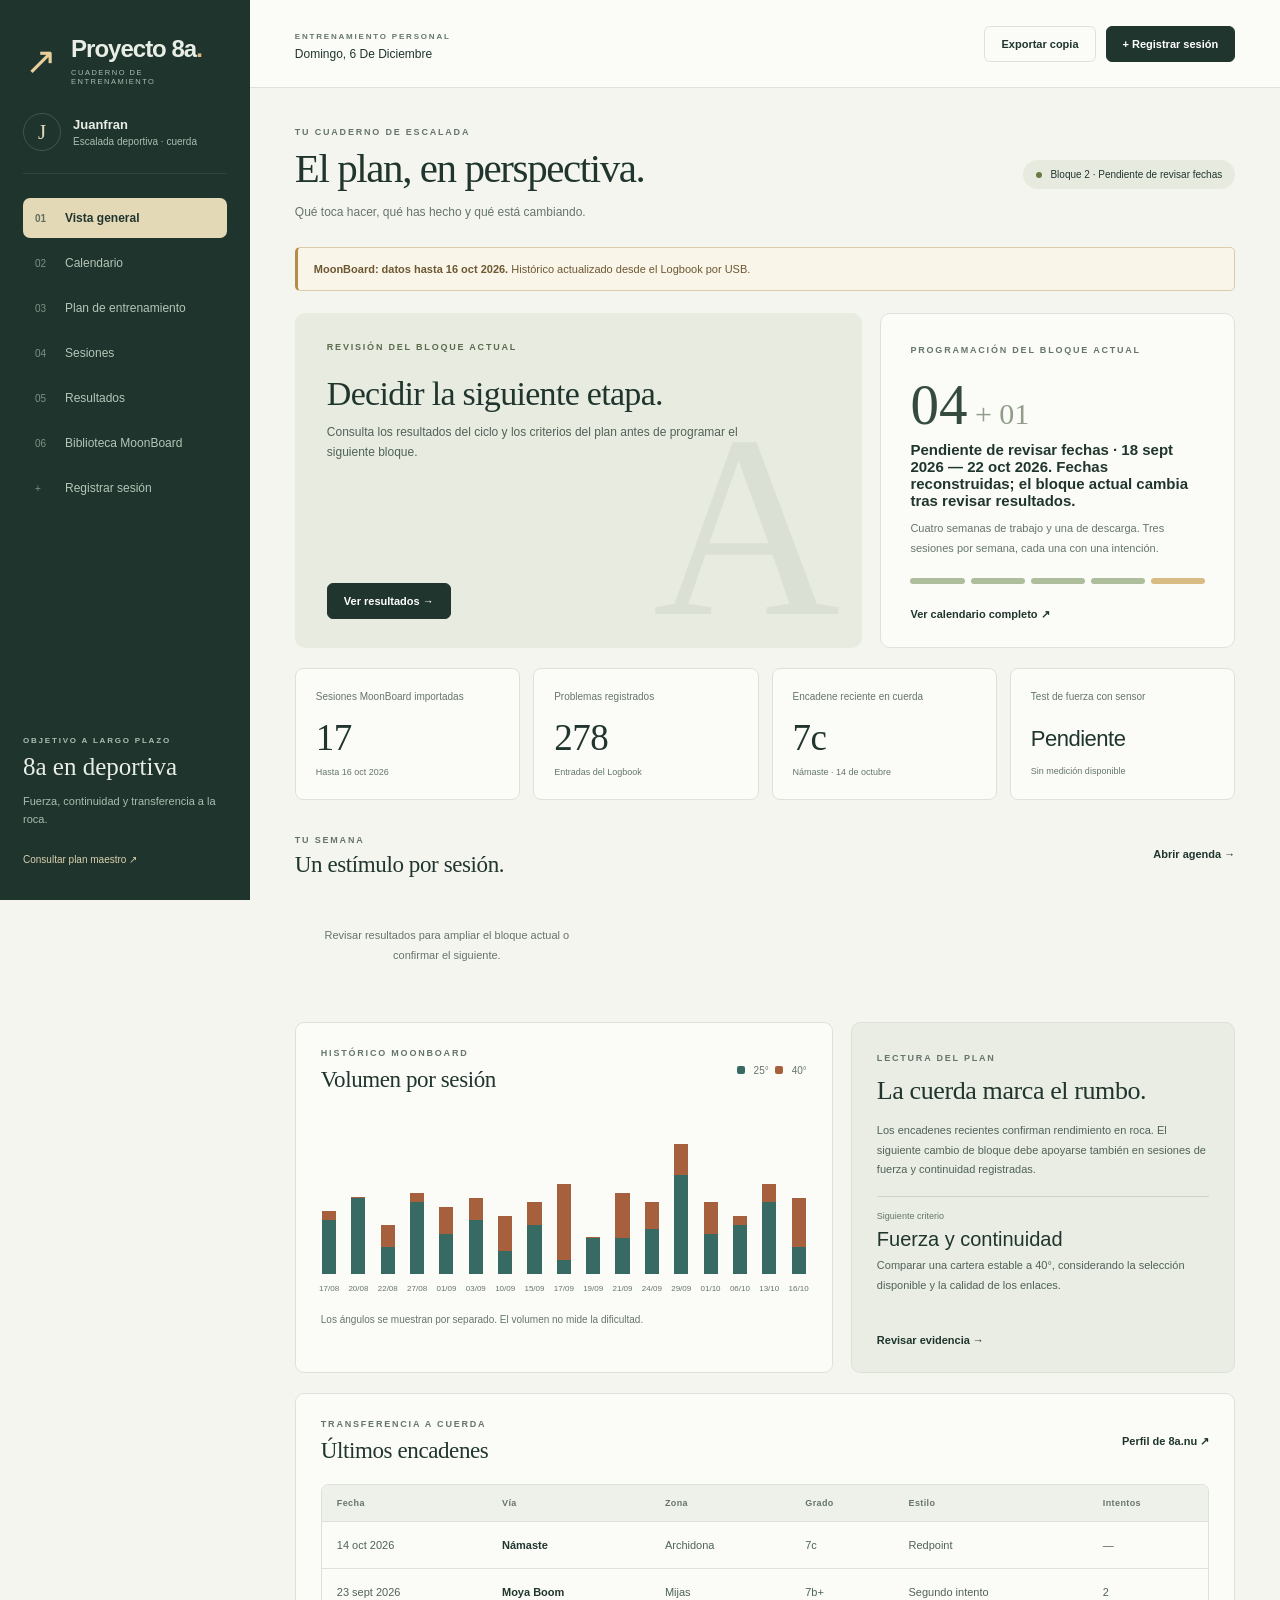
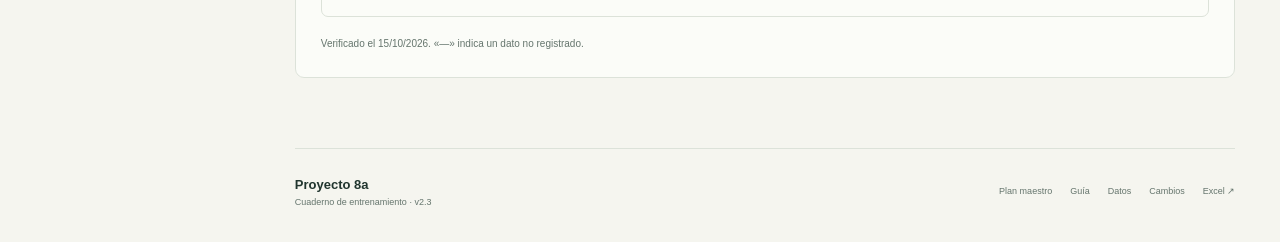
==== commit d216b646: "Importa la sesión de fuerza del 16 de octubre y revisa el bloque 2" ====
--- a/escalada/index.html
+++ b/escalada/index.html
@@ -43,7 +43,7 @@
 <div id="upcoming-list" class="upcoming-grid"></div>
 <div class="summary-grid">
 <article class="chart-panel"><div class="panel-heading"><div><p class="section-kicker">HISTÓRICO MOONBOARD</p><h2>Volumen por sesión</h2></div><span class="legend"><i class="dot angle25"></i>25° <i class="dot angle40"></i>40°</span></div><div id="volume-chart" class="volume-chart" aria-label="Volumen de problemas por sesión"></div><p class="chart-caption">Los ángulos se muestran por separado. El volumen no mide la dificultad.</p></article>
-<article class="review-card"><span class="eyebrow">LECTURA DEL PLAN</span><h2>La cuerda marca el rumbo.</h2><p>Los encadenes recientes confirman rendimiento en roca. El siguiente cambio de bloque debe apoyarse también en sesiones de fuerza y continuidad registradas.</p><div class="review-rule"><span>Siguiente criterio</span><strong>6C a 40° ≈ 70%</strong><p>Durante dos sesiones de fuerza y con la dosis puente tolerada.</p></div><button class="text-button" data-nav="resultados">Revisar evidencia →</button></article>
+<article class="review-card"><span class="eyebrow">LECTURA DEL PLAN</span><h2>La cuerda marca el rumbo.</h2><p>Los encadenes recientes confirman rendimiento en roca. El siguiente cambio de bloque debe apoyarse también en sesiones de fuerza y continuidad registradas.</p><div class="review-rule"><span>Siguiente criterio</span><strong>Fuerza y continuidad</strong><p>Comparar una cartera estable a 40°, considerando la selección disponible y la calidad de los enlaces.</p></div><button class="text-button" data-nav="resultados">Revisar evidencia →</button></article>
 </div>
 <article class="chart-panel rock-progress"><div class="panel-heading"><div><p class="section-kicker">TRANSFERENCIA A CUERDA</p><h2>Últimos encadenes</h2></div><a class="text-button" href="https://www.8a.nu/user/juanfran-jimenez/sportclimbing" target="_blank" rel="noopener noreferrer">Perfil de 8a.nu ↗</a></div><div class="table-wrap"><table><thead><tr><th>Fecha</th><th>Vía</th><th>Zona</th><th>Grado</th><th>Estilo</th><th>Intentos</th></tr></thead><tbody id="rock-ascents"></tbody></table></div><p class="chart-caption">Verificado el 15/10/2026. «—» indica un dato no registrado.</p></article>
 </section>
@@ -156,7 +156,7 @@
           <article><span>Bloque 4</span><strong>3–5 problemas enlazados</strong><p>Entre 20 y 35 movimientos, 2–3 series y 6–10 minutos de recuperación.</p></article>
           <article><span>Bloque 5</span><strong>La roca manda</strong><p>Las vías y el proyecto aportan la especificidad. MoonBoard mantiene fuerza y completa lo que falte.</p></article>
         </div>
-        <p class="transition-rule"><strong>No hace falta esperar al 6C+.</strong> Pasaremos al bloque 3 cuando el 6C a 40° ronde el 70% de éxito durante dos sesiones de fuerza y toleres la dosis puente sin caída técnica marcada. El 6C+ consistente o el 7A será el hito para que la resistencia de potencia gane protagonismo, no para empezarla desde cero.</p>
+        <p class="transition-rule"><strong>No hace falta esperar al 6C+.</strong> Revisaremos el paso al bloque 3 con fuerza consistente en una cartera comparable a 40° y continuidad tolerada sin caída técnica marcada. El 70% inicial es orientativo y depende de la selección disponible. El 6C+ consistente o el 7A será el hito para que la resistencia de potencia gane protagonismo, no para empezarla desde cero.</p>
       </div>
 
       <div class="plan-notes">
@@ -173,7 +173,7 @@
           <article class="volume"><span>B · 25°</span><h3>Puente de continuidad</h3><ul><li>Opción 1: mismo problema ×2–3.</li><li>Opción 2: 3 problemas diferentes seguidos.</li><li>3–4 series; 5–6 min de descanso.</li></ul></article>
           <article class="rock"><span>C · cuerda</span><h3>Aplicación en vía</h3><ul><li>Vías de 20–30 movimientos.</li><li>Practicar reposos y respiración.</li><li>3–4 pegues útiles, no agotamiento.</li></ul></article>
         </div>
-        <p class="block-gate"><strong>Entrada:</strong> alrededor de 70% de éxito en 6C a 40° durante dos sesiones y dosis puente tolerada. <strong>Salida:</strong> completar tres problemas enlazados sin colapso técnico en las dos primeras series.</p>
+        <p class="block-gate"><strong>Entrada:</strong> fuerza consistente en una cartera comparable a 40° y continuidad tolerada; el 70% inicial es una referencia orientativa, no una prueba universal. <strong>Salida:</strong> completar tres problemas enlazados sin colapso técnico en las dos primeras series.</p>
       </div>
 
       <div class="block-panel" id="block-panel-4" data-block-panel="4" role="tabpanel" hidden>
@@ -199,11 +199,11 @@
 
 
 <section class="page-section" id="sesiones" aria-labelledby="sessions-title"><div class="page-heading"><div><p class="section-kicker">HECHOS Y SENSACIONES</p><h1 id="sessions-title">Tu historial de sesiones.</h1><p class="subtitle">MoonBoard, cuerda y diario personal, en orden cronológico.</p></div><a class="quiet-button" href="data/boulders_moonboard.csv" download>Descargar CSV</a></div><div class="session-filters"><label>Disciplina<select id="history-type"><option value="all">Todas las disciplinas</option><option value="moon">MoonBoard</option><option value="rock">Cuerda</option><option value="manual">Diario personal</option></select></label><label>Desde<input type="date" id="history-from"></label><label>Hasta<input type="date" id="history-to"></label><span id="history-count"></span></div><div id="session-list" class="session-list"></div></section>
-<section class="page-section" id="resultados" aria-labelledby="results-title"><div class="page-heading"><div><p class="section-kicker">EVIDENCIA PARA AJUSTAR</p><h1 id="results-title">Resultados y evolución.</h1><p class="subtitle">Métricas observadas, separadas por disciplina y periodo.</p></div></div><div class="metrics"><article><span>Entradas completadas · MoonBoard</span><strong id="metric-completion">—</strong><small>Incluye todos los ángulos</small></article><article><span>Problemas a 40°</span><strong id="metric-40">—</strong><small>Exposición importada</small></article><article><span>Intentos registrados</span><strong id="total-tries">—</strong><small>Según totales de cada sesión</small></article><article><span>Sesiones del plan registradas</span><strong id="plan-adherence">—</strong><small id="adherence-note">Sin resultados enlazados</small></article></div><div class="summary-grid"><article class="chart-panel"><div class="panel-heading"><div><p class="section-kicker">ÚLTIMA SESIÓN MOONBOARD · <span id="latest-date"></span></p><h2>Encadenes a 40° por grado</h2></div></div><div id="latest-breakdown" class="breakdown"></div><p class="chart-caption">Referencia de la última sesión importada. No equivale a dos sesiones de fuerza verificadas.</p></article><article class="review-card"><span class="eyebrow">CONTROL DE FUERZA</span><h2>Primero, una referencia.</h2><p id="strength-test-status"></p><p>Cuando se realice el test, registra agarre, canto, protocolo y resultado para poder comparar mediciones equivalentes.</p><button class="text-button" data-nav="registro">Añadir una medición →</button></article></div><article class="block-assessment" id="block-assessment"></article><div class="session-trend" id="session-trend" aria-label="Evolución de la tasa de encadenamiento"></div><div class="summary-grid"><article class="chart-panel"><p class="section-kicker">SEPARAR LOS ESTÍMULOS</p><h2>25° y 40°, por separado</h2><div id="angle-results"></div></article><article class="review-card"><p class="section-kicker">CRITERIOS DE PROGRESIÓN</p><h2>Avanzar con evidencia.</h2><p id="gate-status"></p><ul><li>≈ 70% de éxito en 6C a 40° en dos sesiones de fuerza.</li><li>Completar la dosis puente sin caída técnica marcada.</li><li>Revisar fatiga, molestias y respuesta en cuerda.</li></ul><p class="chart-caption">El calendario no cambia automáticamente de bloque al llegar a una fecha.</p></article></div></section>
+<section class="page-section" id="resultados" aria-labelledby="results-title"><div class="page-heading"><div><p class="section-kicker">EVIDENCIA PARA AJUSTAR</p><h1 id="results-title">Resultados y evolución.</h1><p class="subtitle">Métricas observadas, separadas por disciplina y periodo.</p></div></div><div class="metrics"><article><span>Entradas completadas · MoonBoard</span><strong id="metric-completion">—</strong><small>Incluye todos los ángulos</small></article><article><span>Problemas a 40°</span><strong id="metric-40">—</strong><small>Exposición importada</small></article><article><span>Intentos registrados</span><strong id="total-tries">—</strong><small>Según totales de cada sesión</small></article><article><span>Sesiones del plan registradas</span><strong id="plan-adherence">—</strong><small id="adherence-note">Sin resultados enlazados</small></article></div><div class="summary-grid"><article class="chart-panel"><div class="panel-heading"><div><p class="section-kicker">ÚLTIMA SESIÓN MOONBOARD · <span id="latest-date"></span></p><h2>Encadenes a 40° por grado</h2></div></div><div id="latest-breakdown" class="breakdown"></div><p class="chart-caption">Referencia de la última sesión importada. No equivale a dos sesiones de fuerza verificadas.</p></article><article class="review-card"><span class="eyebrow">CONTROL DE FUERZA</span><h2>Primero, una referencia.</h2><p id="strength-test-status"></p><p>Cuando se realice el test, registra agarre, canto, protocolo y resultado para poder comparar mediciones equivalentes.</p><button class="text-button" data-nav="registro">Añadir una medición →</button></article></div><article class="block-assessment" id="block-assessment"></article><div class="session-trend" id="session-trend" aria-label="Evolución de la tasa de encadenamiento"></div><div class="summary-grid"><article class="chart-panel"><p class="section-kicker">SEPARAR LOS ESTÍMULOS</p><h2>25° y 40°, por separado</h2><div id="angle-results"></div></article><article class="review-card"><p class="section-kicker">CRITERIOS DE PROGRESIÓN</p><h2>Avanzar con evidencia.</h2><p id="gate-status"></p><ul><li>Comparar calidad y consistencia en una cartera estable de 6C/6C+ a 40°.</li><li>Completar la dosis puente sin caída técnica marcada.</li><li>Revisar fatiga, molestias y respuesta en cuerda.</li></ul><p class="chart-caption">El 70% inicial era una orientación operativa, no un test validado para cualquier selección de problemas. El calendario no cambia de bloque automáticamente.</p></article></div></section>
 <section class="page-section" id="boulders" aria-labelledby="boulders-title"><div class="page-heading"><div><p class="section-kicker">BIBLIOTECA MOONBOARD</p><h1 id="boulders-title">Cada problema, registrado.</h1><p class="subtitle">Busca por nombre, autor, ángulo, grado o resultado.</p></div><span id="filter-count" class="result-count"></span></div><div class="filters"><label>Buscar<input id="filter-search" type="search" placeholder="Nombre o setter"></label><label>Ángulo<select id="filter-angle"><option value="">Todos</option><option value="25">25°</option><option value="40">40°</option></select></label><label>Grado<select id="filter-grade"><option value="">Todos</option></select></label><label>Resultado<select id="filter-result"><option value="">Todos</option><option value="completed">Completado</option><option value="open">Pendiente</option></select></label></div><div class="table-wrap"><table><thead><tr><th>Fecha</th><th>Problema</th><th>Ángulo</th><th>Grado</th><th>Resultado</th><th>Intentos</th></tr></thead><tbody id="boulder-rows"></tbody></table></div></section>
 <section class="page-section" id="registro" aria-labelledby="log-title"><div class="page-heading"><div><p class="section-kicker">CERRAR EL CICLO</p><h1 id="log-title">Registrar lo que has hecho.</h1><p class="subtitle">El plan es una intención. Este diario recoge el resultado real.</p></div></div><p class="data-notice subtle">El diario se guarda en este navegador. Exporta una copia para trasladarlo a otro dispositivo. Los registros del móvil y de 8a.nu se publican como datos del proyecto.</p><div class="log-layout"><form id="session-form" class="log-form"><input type="hidden" name="planId"><div class="form-section-label">01 · La sesión</div><label>Sesión del calendario<select name="plannedSession" id="planned-session"><option value="">Sin vincular al plan</option></select></label><div class="form-pair"><label>Fecha<input required name="date" type="date"></label><label>Disciplina<select required name="type"><option value="MoonBoard 40°">MoonBoard 40°</option><option value="MoonBoard 25°">MoonBoard 25°</option><option value="Roca con cuerda">Roca con cuerda</option><option value="Tindeq / fuerza">Tindeq / fuerza</option></select></label></div><div class="form-section-label">02 · El resultado</div><div class="form-pair"><label>Duración (min)<input name="duration" type="number" min="1" max="480" placeholder="Sin registrar"></label><label>RPE (1–10)<input name="rpe" type="number" min="1" max="10" placeholder="Esfuerzo percibido"></label></div><div class="form-pair"><label>Máximo grado<input name="maxGrade" placeholder="6C+ en bloque / 7c en vía"></label><label>Dolor (0–10)<input name="pain" type="number" min="0" max="10" placeholder="Sin registrar"></label></div><div class="form-pair"><label>Completados<input name="completed" type="number" min="0" placeholder="Sin registrar"></label><label>Intentos / pegues<input name="attempts" type="number" min="0" placeholder="Sin registrar"></label></div><div class="form-section-label">03 · Lo que has aprendido</div><label>Notas<textarea name="notes" rows="4" placeholder="Vía o problemas, punto de caída, reposos, calidad técnica y sensaciones"></textarea></label><button class="primary-button" type="submit">Guardar sesión</button></form><aside class="manual-log"><div class="manual-heading"><div><p class="section-kicker">GUARDADO EN ESTE NAVEGADOR</p><h2>Diario personal</h2></div><label class="import-button">Importar copia<input id="import-file" type="file" accept="application/json"></label></div><div id="manual-list" class="manual-list"></div></aside></div></section>
 </main>
-<footer><div><strong>Proyecto 8a</strong><span>Cuaderno de entrenamiento · v2.2</span></div><nav aria-label="Documentación"><a href="PLAN_ENTRENAMIENTO.md">Plan maestro</a><a href="README.md">Guía</a><a href="DICCIONARIO_DATOS.md">Datos</a><a href="CHANGELOG.md">Cambios</a><a href="moonboard_entrenamientos.xlsx">Excel ↗</a></nav></footer>
+<footer><div><strong>Proyecto 8a</strong><span>Cuaderno de entrenamiento · v2.3</span></div><nav aria-label="Documentación"><a href="PLAN_ENTRENAMIENTO.md">Plan maestro</a><a href="README.md">Guía</a><a href="DICCIONARIO_DATOS.md">Datos</a><a href="CHANGELOG.md">Cambios</a><a href="moonboard_entrenamientos.xlsx">Excel ↗</a></nav></footer>
 </div><div class="toast" id="toast" role="status" aria-live="polite"></div>
-<script src="assets/data.js?v=2.0.0"></script><script src="assets/rock-data.js?v=2.0.0"></script><script src="assets/plan-data.js?v=2.2.1"></script><script src="app.js?v=2.2.1"></script>
+<script src="assets/data.js?v=2.3.0"></script><script src="assets/rock-data.js?v=2.0.0"></script><script src="assets/plan-data.js?v=2.3.0"></script><script src="app.js?v=2.3.0"></script>
 </body></html>
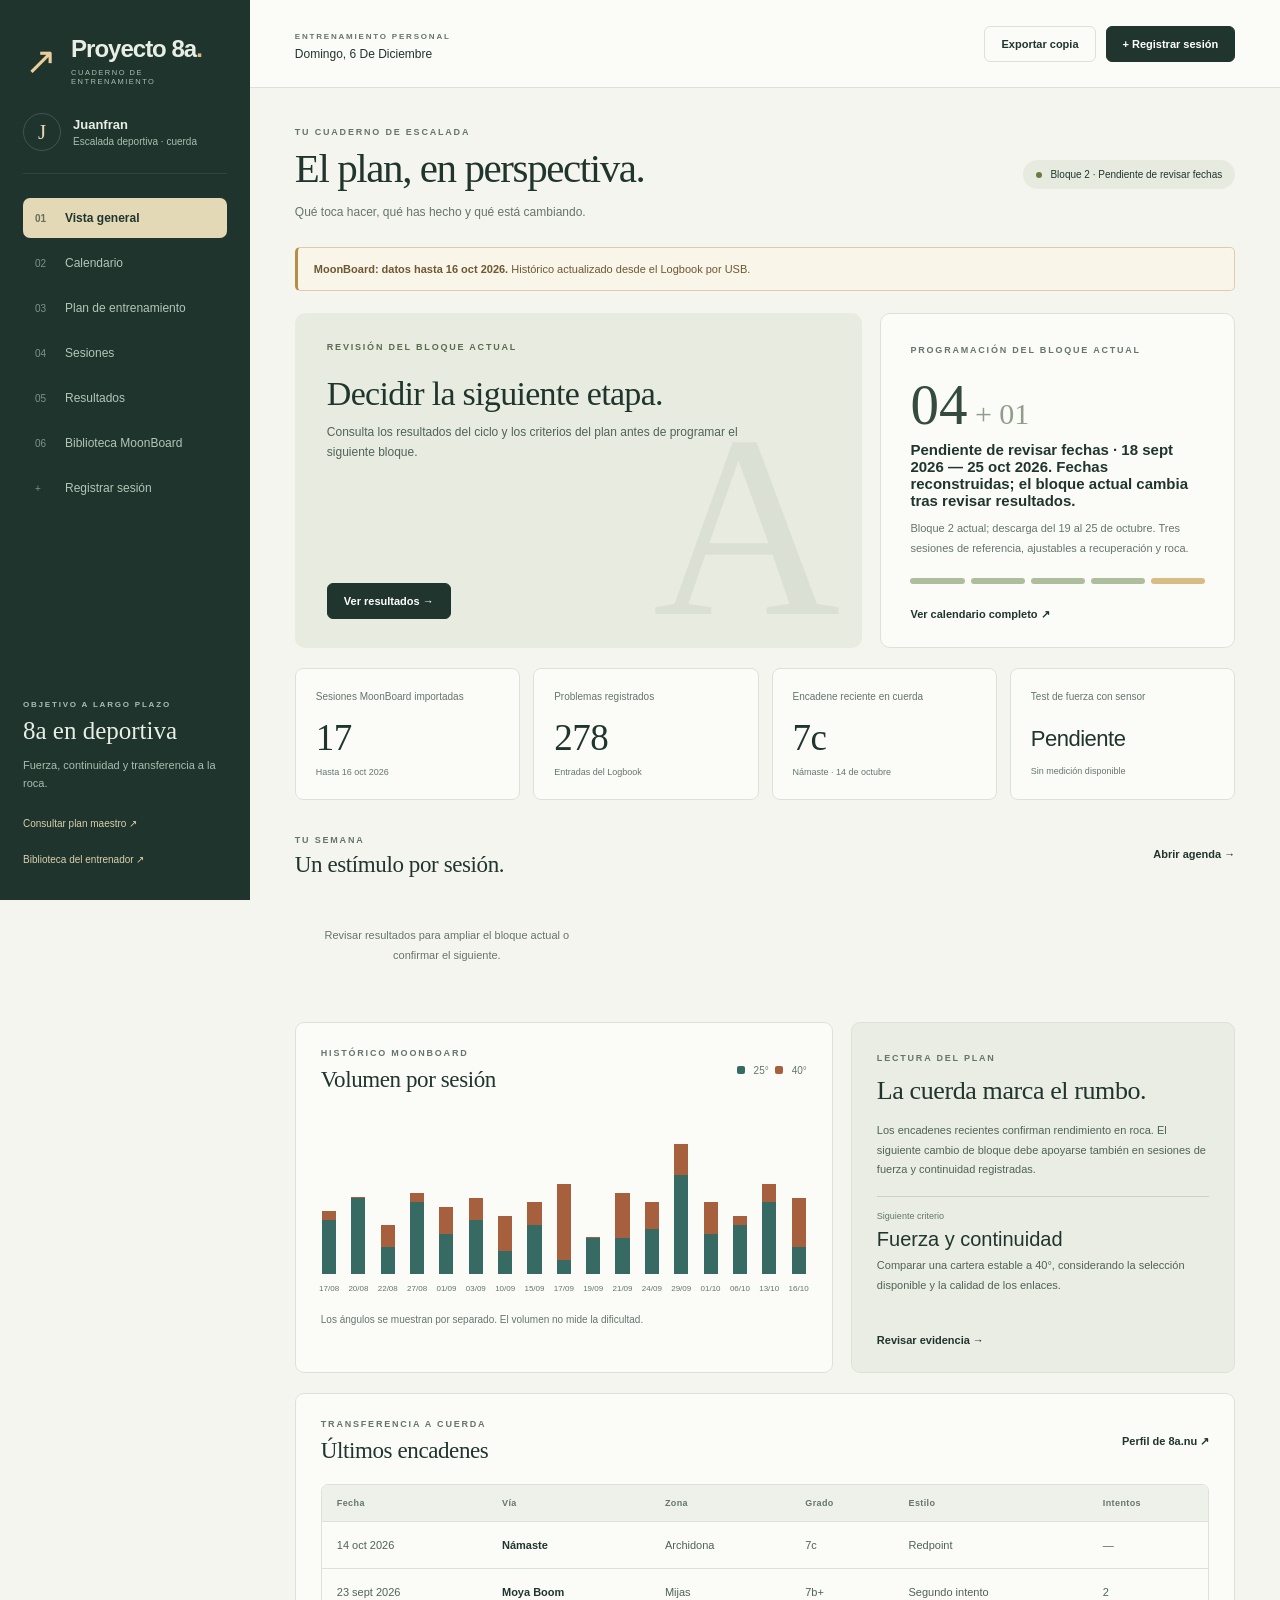
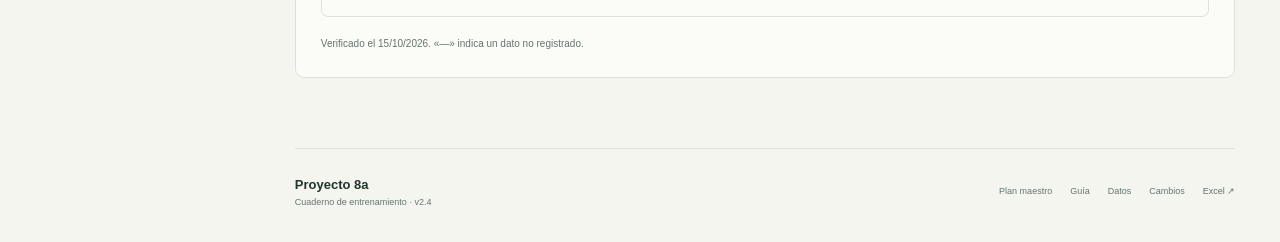
==== commit 7e5215f2: "Aplica revisión del entrenador y sincroniza planificación y calendario" ====
--- a/escalada/index.html
+++ b/escalada/index.html
@@ -21,7 +21,7 @@
 <button class="nav-button" data-nav="boulders" aria-current="false"><span aria-hidden="true">06</span>Biblioteca MoonBoard</button>
 <button class="nav-button" data-nav="registro" aria-current="false"><span aria-hidden="true">+</span>Registrar sesión</button>
 </nav>
-<div class="sidebar-bottom"><span class="eyebrow">OBJETIVO A LARGO PLAZO</span><strong>8a en deportiva</strong><p>Fuerza, continuidad y transferencia a la roca.</p><a href="PLAN_ENTRENAMIENTO.md">Consultar plan maestro ↗</a></div>
+<div class="sidebar-bottom"><span class="eyebrow">OBJETIVO A LARGO PLAZO</span><strong>8a en deportiva</strong><p>Fuerza, continuidad y transferencia a la roca.</p><a href="PLAN_ENTRENAMIENTO.md">Consultar plan maestro ↗</a><a href="../investigacion/index.html">Biblioteca del entrenador ↗</a></div>
 </aside>
 <div class="workspace">
 <header class="topbar"><div><span class="eyebrow">ENTRENAMIENTO PERSONAL</span><p id="today-label"></p></div><div class="header-actions"><button class="quiet-button" id="export-all" type="button">Exportar copia</button><button class="primary-button" data-nav="registro" type="button">+ Registrar sesión</button></div></header>
@@ -31,7 +31,7 @@
 <div class="data-notice" id="data-notice" role="status"></div>
 <div class="overview">
 <article class="next-session" id="next-session"></article>
-<aside class="cycle-card"><span class="eyebrow">PROGRAMACIÓN DEL BLOQUE ACTUAL</span><div class="cycle-number">04<span> + 01</span></div><h2 id="current-position"></h2><p>Cuatro semanas de trabajo y una de descarga. Tres sesiones por semana, cada una con una intención.</p><div class="cycle-line"><i></i><i></i><i></i><i></i><i class="deload"></i></div><button class="text-button" data-nav="calendario">Ver calendario completo ↗</button></aside>
+<aside class="cycle-card"><span class="eyebrow">PROGRAMACIÓN DEL BLOQUE ACTUAL</span><div class="cycle-number">04<span> + 01</span></div><h2 id="current-position"></h2><p>Bloque 2 actual; descarga del 19 al 25 de octubre. Tres sesiones de referencia, ajustables a recuperación y roca.</p><div class="cycle-line"><i></i><i></i><i></i><i></i><i class="deload"></i></div><button class="text-button" data-nav="calendario">Ver calendario completo ↗</button></aside>
 </div>
 <div class="metrics">
 <article><span>Sesiones MoonBoard importadas</span><strong id="metric-sessions">—</strong><small id="metric-period"></small></article>
@@ -58,8 +58,8 @@
 </section>
     <section class="page-section" id="plan" aria-labelledby="plan-title">
       <div class="page-heading">
-        <div><p class="section-kicker" id="plan-phase-kicker">Bloque 2 · cinco semanas</p><h1 id="plan-title">Consolidar 6C, abrir 6C+.</h1></div>
-        <div class="phase-chip" id="plan-phase-chip"><span></span>4 semanas de carga + 1 descarga</div>
+        <div><p class="section-kicker" id="plan-phase-kicker">Bloque 2 · cinco semanas</p><h1 id="plan-title">Fuerza con calidad, continuidad controlada.</h1></div>
+        <div class="phase-chip" id="plan-phase-chip"><span></span>Descarga: 19–25 de octubre</div>
       </div>
 
       <div class="macro-roadmap" role="tablist" aria-label="Seleccionar bloque de entrenamiento">
@@ -83,127 +83,19 @@
         <p class="block-gate"><strong>Estado:</strong> terminado. No necesitas repetirlo completo; una semana de descarga puede recuperar parte de su volumen fácil.</p>
       </div>
 
-      <div class="block-panel active" id="block-panel-2" data-block-panel="2" role="tabpanel">
-      <aside class="bridge-session">
-        <div><p class="section-kicker">Empieza en este bloque</p><h2>Dosis puente para cuerda</h2></div>
-        <div class="bridge-prescription"><strong>Semanas 2 y 4</strong><span>3 rondas</span><span>2 problemas seguidos a 25°</span><span>6A–6A+</span><span>15–30 s para cambiar</span><span>4–5 min entre rondas</span></div>
-        <p>Hazla después del calentamiento y reduce el volumen restante a 8–12 problemas. Debe dejar fatiga de antebrazo, pero permitir completar las tres rondas sin convertirlas en intentos máximos.</p>
-      </aside>
-
-      <div class="weekly-plan">
-        <article class="session-card strength">
-          <div class="session-index">A</div>
-          <div>
-            <p class="session-meta">MoonBoard 40° · fuerza y potencia</p>
-            <h2>Intentos de máxima calidad</h2>
-            <ol>
-              <li><strong>Calentamiento:</strong> 15–20 min progresivos y 3–5 problemas fáciles a 25°.</li>
-              <li><strong>Base:</strong> 3 problemas 6B+ que controles, uno o dos intentos cada uno.</li>
-              <li><strong>Trabajo:</strong> 4–6 problemas 6C y 2–3 problemas 6C+ elegidos por estilos distintos.</li>
-              <li><strong>Descanso:</strong> 3–5 min entre intentos duros. Termina cuando la potencia caiga claramente.</li>
-            </ol>
-            <p class="dose">Objetivo: 14–20 intentos duros totales, no 17 problemas duros completos.</p>
-          </div>
-        </article>
-
-        <article class="session-card volume">
-          <div class="session-index">B</div>
-          <div>
-            <p class="session-meta">MoonBoard 25° · volumen técnico</p>
-            <h2>Acumular movimientos limpios</h2>
-            <ol>
-              <li><strong>Selección:</strong> 12–18 problemas entre 5+ y 6B; evita convertirlo en otro día máximo.</li>
-              <li><strong>Pausa:</strong> 60–90 s entre bloques; 3 min si necesitas reiniciar la técnica.</li>
-              <li><strong>Intención:</strong> pies silenciosos, cadera cerca, precisión y respiración.</li>
-              <li><strong>Semanas 2 y 4:</strong> sustituye parte del volumen por la dosis puente de dos problemas enlazados.</li>
-            </ol>
-            <p class="dose">Objetivo: 80–90% completado y sensación final de poder hacer algo más.</p>
-          </div>
-        </article>
-
-        <article class="session-card rock">
-          <div class="session-index">C</div>
-          <div>
-            <p class="session-meta">Roca con cuerda · dificultad</p>
-            <h2>Convertir fuerza en escalada</h2>
-            <ol>
-              <li><strong>Entrada:</strong> dos vías progresivas, sin fatigar antebrazos.</li>
-              <li><strong>Proyecto:</strong> 3–5 pegues de calidad con descanso completo y una intención clara por pegue.</li>
-              <li><strong>Técnica:</strong> anota reposos, secuencia, chapajes y punto de caída.</li>
-              <li><strong>Salida:</strong> una vía cómoda solo si mantiene calidad; no añadas volumen por cumplir.</li>
-            </ol>
-            <p class="dose">Objetivo: aprendizaje del proyecto, no agotar el contador de vías.</p>
-          </div>
-        </article>
-      </div>
-
-      <div class="load-block">
-        <div class="panel-heading"><div><p class="section-kicker">Progresión</p><h2>Microciclo de cinco semanas</h2></div></div>
-        <div class="week-track">
-          <article><span>Semana 1</span><strong>Calibrar</strong><p>Elegir cartera 6C y medir calidad real.</p></article>
-          <article><span>Semana 2</span><strong>Construir</strong><p>Añadir un 6C+ y mantener descansos.</p></article>
-          <article><span>Semana 3</span><strong>Consolidar</strong><p>Repetir 6C en estilos débiles.</p></article>
-          <article><span>Semana 4</span><strong>Comprobar</strong><p>Intento fresco a 6C+/7A sin volumen extra.</p></article>
-          <article class="deload"><span>Semana 5</span><strong>Descargar</strong><p>50–60% del volumen; conservar intensidad.</p></article>
-        </div>
-      </div>
-
-      <div class="continuity-guide">
-        <div class="panel-heading"><div><p class="section-kicker">Progresión hacia cuerda</p><h2>Cómo entran los bloques enlazados</h2></div></div>
-        <div class="continuity-steps">
-          <article><span>Ahora · bloque 2</span><strong>2 diferentes × 3 rondas</strong><p>Primera exposición. Grado 6A–6A+ a 25°, transición corta y descanso completo.</p></article>
-          <article><span>Bloque 3</span><strong>Repetir ×2–3 o enlazar 3</strong><p>El mismo problema entrena acumulación controlada; tres diferentes transfieren mejor a la variedad de una vía.</p></article>
-          <article><span>Bloque 4</span><strong>3–5 problemas enlazados</strong><p>Entre 20 y 35 movimientos, 2–3 series y 6–10 minutos de recuperación.</p></article>
-          <article><span>Bloque 5</span><strong>La roca manda</strong><p>Las vías y el proyecto aportan la especificidad. MoonBoard mantiene fuerza y completa lo que falte.</p></article>
-        </div>
-        <p class="transition-rule"><strong>No hace falta esperar al 6C+.</strong> Revisaremos el paso al bloque 3 con fuerza consistente en una cartera comparable a 40° y continuidad tolerada sin caída técnica marcada. El 70% inicial es orientativo y depende de la selección disponible. El 6C+ consistente o el 7A será el hito para que la resistencia de potencia gane protagonismo, no para empezarla desde cero.</p>
-      </div>
-
-      <div class="plan-notes">
-        <article><h3>Separación</h3><p>Deja al menos 48 horas entre los dos días de MoonBoard. Evita colocar 40° el día posterior a roca dura.</p></article>
-        <article><h3>Control Tindeq</h3><p>Mide siempre con el mismo agarre, canto y protocolo. Compara tendencias, no una lectura aislada.</p></article>
-        <article><h3>Señal de ajuste</h3><p>Dolor focal en dedos, caída persistente del rendimiento o fatiga que altera la técnica justifican reducir carga y revisar.</p></article>
-      </div>
-      </div>
-
-      <div class="block-panel" id="block-panel-3" data-block-panel="3" role="tabpanel" hidden>
-        <div class="block-status"><div><p class="section-kicker">Siguiente fase</p><h2>Unir fuerza sin perder técnica</h2><p>Primer bloque realmente orientado a cuerda: mantienes un día de fuerza, pero el segundo día de MoonBoard empieza a acumular fatiga de forma deliberada.</p></div><div class="block-prescription"><strong>3–4 semanas</strong><span>2 sesiones Moon</span><span>1 día de cuerda</span></div></div>
-        <div class="block-schedule">
-          <article class="strength"><span>A · 40°</span><h3>Fuerza mantenida</h3><ul><li>4–6 problemas 6C/6C+.</li><li>2–4 intentos de calidad por problema.</li><li>3–5 min de descanso.</li></ul></article>
-          <article class="volume"><span>B · 25°</span><h3>Puente de continuidad</h3><ul><li>Opción 1: mismo problema ×2–3.</li><li>Opción 2: 3 problemas diferentes seguidos.</li><li>3–4 series; 5–6 min de descanso.</li></ul></article>
-          <article class="rock"><span>C · cuerda</span><h3>Aplicación en vía</h3><ul><li>Vías de 20–30 movimientos.</li><li>Practicar reposos y respiración.</li><li>3–4 pegues útiles, no agotamiento.</li></ul></article>
-        </div>
-        <p class="block-gate"><strong>Entrada:</strong> fuerza consistente en una cartera comparable a 40° y continuidad tolerada; el 70% inicial es una referencia orientativa, no una prueba universal. <strong>Salida:</strong> completar tres problemas enlazados sin colapso técnico en las dos primeras series.</p>
-      </div>
-
-      <div class="block-panel" id="block-panel-4" data-block-panel="4" role="tabpanel" hidden>
-        <div class="block-status"><div><p class="section-kicker">Resistencia de potencia</p><h2>Producir fuerza con los antebrazos cargados</h2><p>La sesión de 25° deja de ser volumen general y se convierte en secuencias parecidas al tramo decisivo de una vía deportiva.</p></div><div class="block-prescription"><strong>4 semanas</strong><span>20–35 movimientos</span><span>2–3 series</span></div></div>
-        <div class="block-schedule">
-          <article class="strength"><span>A · 40°</span><h3>Fuerza, poco volumen</h3><ul><li>3–5 problemas duros.</li><li>10–14 intentos totales.</li><li>Finalizar antes de perder potencia.</li></ul></article>
-          <article class="volume"><span>B · 25°</span><h3>3–5 problemas enlazados</h3><ul><li>6A–6B según longitud.</li><li>20–35 movimientos por serie.</li><li>6–10 min entre 2–3 series.</li></ul></article>
-          <article class="rock"><span>C · cuerda</span><h3>Proyecto y encadenamiento</h3><ul><li>Una vía objetivo y una submáxima.</li><li>Ensayar sección clave con fatiga.</li><li>Medir dónde falla la recuperación.</li></ul></article>
-        </div>
-        <p class="block-gate"><strong>Entrada:</strong> 6C+ consistente o 7A máximo a 40°. <strong>Salida:</strong> mantener la secuencia y el ritmo en 25–35 movimientos, y trasladarlo a pegues completos en roca.</p>
-      </div>
-
-      <div class="block-panel" id="block-panel-5" data-block-panel="5" role="tabpanel" hidden>
-        <div class="block-status"><div><p class="section-kicker">Puesta a punto</p><h2>La vía objetivo organiza la semana</h2><p>El rendimiento en cuerda pasa al centro. MoonBoard conserva las cualidades que ya tienes sin robar recuperación a los pegues importantes.</p></div><div class="block-prescription"><strong>3–6 semanas</strong><span>roca prioritaria</span><span>MoonBoard mínimo eficaz</span></div></div>
-        <div class="block-schedule">
-          <article class="strength"><span>A · 40°</span><h3>Mantenimiento</h3><ul><li>3–4 problemas duros.</li><li>6–10 intentos de alta calidad.</li><li>Separado de la roca importante.</li></ul></article>
-          <article class="volume"><span>B · opcional</span><h3>Ajuste según el proyecto</h3><ul><li>Continuidad si la vía es larga.</li><li>Potencia si falla la sección clave.</li><li>Eliminar si resta calidad en roca.</li></ul></article>
-          <article class="rock"><span>C · prioridad</span><h3>Ensayo específico</h3><ul><li>Beta, chapajes y reposos definidos.</li><li>Pegues de encadenamiento frescos.</li><li>Descarga antes de días clave.</li></ul></article>
-        </div>
-        <p class="block-gate"><strong>Regla principal:</strong> si una sesión de MoonBoard empeora el siguiente día de proyecto, se reduce o se elimina. En este bloque el indicador válido es el rendimiento en la vía.</p>
-      </div>
+      <div class="block-panel active" id="block-panel-2" data-block-panel="2" role="tabpanel"></div>
+      <div class="block-panel" id="block-panel-3" data-block-panel="3" role="tabpanel" hidden></div>
+      <div class="block-panel" id="block-panel-4" data-block-panel="4" role="tabpanel" hidden></div>
+      <div class="block-panel" id="block-panel-5" data-block-panel="5" role="tabpanel" hidden></div>
     </section>
 
 
 <section class="page-section" id="sesiones" aria-labelledby="sessions-title"><div class="page-heading"><div><p class="section-kicker">HECHOS Y SENSACIONES</p><h1 id="sessions-title">Tu historial de sesiones.</h1><p class="subtitle">MoonBoard, cuerda y diario personal, en orden cronológico.</p></div><a class="quiet-button" href="data/boulders_moonboard.csv" download>Descargar CSV</a></div><div class="session-filters"><label>Disciplina<select id="history-type"><option value="all">Todas las disciplinas</option><option value="moon">MoonBoard</option><option value="rock">Cuerda</option><option value="manual">Diario personal</option></select></label><label>Desde<input type="date" id="history-from"></label><label>Hasta<input type="date" id="history-to"></label><span id="history-count"></span></div><div id="session-list" class="session-list"></div></section>
-<section class="page-section" id="resultados" aria-labelledby="results-title"><div class="page-heading"><div><p class="section-kicker">EVIDENCIA PARA AJUSTAR</p><h1 id="results-title">Resultados y evolución.</h1><p class="subtitle">Métricas observadas, separadas por disciplina y periodo.</p></div></div><div class="metrics"><article><span>Entradas completadas · MoonBoard</span><strong id="metric-completion">—</strong><small>Incluye todos los ángulos</small></article><article><span>Problemas a 40°</span><strong id="metric-40">—</strong><small>Exposición importada</small></article><article><span>Intentos registrados</span><strong id="total-tries">—</strong><small>Según totales de cada sesión</small></article><article><span>Sesiones del plan registradas</span><strong id="plan-adherence">—</strong><small id="adherence-note">Sin resultados enlazados</small></article></div><div class="summary-grid"><article class="chart-panel"><div class="panel-heading"><div><p class="section-kicker">ÚLTIMA SESIÓN MOONBOARD · <span id="latest-date"></span></p><h2>Encadenes a 40° por grado</h2></div></div><div id="latest-breakdown" class="breakdown"></div><p class="chart-caption">Referencia de la última sesión importada. No equivale a dos sesiones de fuerza verificadas.</p></article><article class="review-card"><span class="eyebrow">CONTROL DE FUERZA</span><h2>Primero, una referencia.</h2><p id="strength-test-status"></p><p>Cuando se realice el test, registra agarre, canto, protocolo y resultado para poder comparar mediciones equivalentes.</p><button class="text-button" data-nav="registro">Añadir una medición →</button></article></div><article class="block-assessment" id="block-assessment"></article><div class="session-trend" id="session-trend" aria-label="Evolución de la tasa de encadenamiento"></div><div class="summary-grid"><article class="chart-panel"><p class="section-kicker">SEPARAR LOS ESTÍMULOS</p><h2>25° y 40°, por separado</h2><div id="angle-results"></div></article><article class="review-card"><p class="section-kicker">CRITERIOS DE PROGRESIÓN</p><h2>Avanzar con evidencia.</h2><p id="gate-status"></p><ul><li>Comparar calidad y consistencia en una cartera estable de 6C/6C+ a 40°.</li><li>Completar la dosis puente sin caída técnica marcada.</li><li>Revisar fatiga, molestias y respuesta en cuerda.</li></ul><p class="chart-caption">El 70% inicial era una orientación operativa, no un test validado para cualquier selección de problemas. El calendario no cambia de bloque automáticamente.</p></article></div></section>
+<section class="page-section" id="resultados" aria-labelledby="results-title"><div class="page-heading"><div><p class="section-kicker">EVIDENCIA PARA AJUSTAR</p><h1 id="results-title">Resultados y evolución.</h1><p class="subtitle">Métricas observadas, separadas por disciplina y periodo.</p></div></div><div class="metrics"><article><span>Entradas completadas · MoonBoard</span><strong id="metric-completion">—</strong><small>Incluye todos los ángulos</small></article><article><span>Problemas a 40°</span><strong id="metric-40">—</strong><small>Exposición importada</small></article><article><span>Intentos registrados</span><strong id="total-tries">—</strong><small>Según totales de cada sesión</small></article><article><span>Sesiones del plan registradas</span><strong id="plan-adherence">—</strong><small id="adherence-note">Sin resultados enlazados</small></article></div><div class="summary-grid"><article class="chart-panel"><div class="panel-heading"><div><p class="section-kicker">ÚLTIMA SESIÓN MOONBOARD · <span id="latest-date"></span></p><h2>Encadenes a 40° por grado</h2></div></div><div id="latest-breakdown" class="breakdown"></div><p class="chart-caption">Referencia de la última sesión importada. No equivale a dos sesiones de fuerza verificadas.</p></article><article class="review-card"><span class="eyebrow">CONTROL DE FUERZA</span><h2>Primero, una referencia.</h2><p id="strength-test-status"></p><p>Cuando se realice el test, registra agarre, canto, protocolo y resultado para poder comparar mediciones equivalentes.</p><button class="text-button" data-nav="registro">Añadir una medición →</button></article></div><article class="block-assessment" id="block-assessment"></article><div class="session-trend" id="session-trend" aria-label="Evolución de la tasa de encadenamiento"></div><div class="summary-grid"><article class="chart-panel"><p class="section-kicker">SEPARAR LOS ESTÍMULOS</p><h2>25° y 40°, por separado</h2><div id="angle-results"></div></article><article class="review-card"><p class="section-kicker">CRITERIOS DE PROGRESIÓN</p><h2>Avanzar con evidencia.</h2><p id="gate-status"></p><ul><li>Comparar calidad y consistencia en una cartera estable de 6C/6C+ a 40°.</li><li>Registrar continuidad con técnica y recuperación adecuadas.</li><li>Revisar fatiga, molestias y respuesta en cuerda.</li></ul><p class="chart-caption">El 70% inicial era una orientación operativa, no un test validado para cualquier selección de problemas. El calendario no cambia de bloque automáticamente.</p></article></div></section>
 <section class="page-section" id="boulders" aria-labelledby="boulders-title"><div class="page-heading"><div><p class="section-kicker">BIBLIOTECA MOONBOARD</p><h1 id="boulders-title">Cada problema, registrado.</h1><p class="subtitle">Busca por nombre, autor, ángulo, grado o resultado.</p></div><span id="filter-count" class="result-count"></span></div><div class="filters"><label>Buscar<input id="filter-search" type="search" placeholder="Nombre o setter"></label><label>Ángulo<select id="filter-angle"><option value="">Todos</option><option value="25">25°</option><option value="40">40°</option></select></label><label>Grado<select id="filter-grade"><option value="">Todos</option></select></label><label>Resultado<select id="filter-result"><option value="">Todos</option><option value="completed">Completado</option><option value="open">Pendiente</option></select></label></div><div class="table-wrap"><table><thead><tr><th>Fecha</th><th>Problema</th><th>Ángulo</th><th>Grado</th><th>Resultado</th><th>Intentos</th></tr></thead><tbody id="boulder-rows"></tbody></table></div></section>
 <section class="page-section" id="registro" aria-labelledby="log-title"><div class="page-heading"><div><p class="section-kicker">CERRAR EL CICLO</p><h1 id="log-title">Registrar lo que has hecho.</h1><p class="subtitle">El plan es una intención. Este diario recoge el resultado real.</p></div></div><p class="data-notice subtle">El diario se guarda en este navegador. Exporta una copia para trasladarlo a otro dispositivo. Los registros del móvil y de 8a.nu se publican como datos del proyecto.</p><div class="log-layout"><form id="session-form" class="log-form"><input type="hidden" name="planId"><div class="form-section-label">01 · La sesión</div><label>Sesión del calendario<select name="plannedSession" id="planned-session"><option value="">Sin vincular al plan</option></select></label><div class="form-pair"><label>Fecha<input required name="date" type="date"></label><label>Disciplina<select required name="type"><option value="MoonBoard 40°">MoonBoard 40°</option><option value="MoonBoard 25°">MoonBoard 25°</option><option value="Roca con cuerda">Roca con cuerda</option><option value="Tindeq / fuerza">Tindeq / fuerza</option></select></label></div><div class="form-section-label">02 · El resultado</div><div class="form-pair"><label>Duración (min)<input name="duration" type="number" min="1" max="480" placeholder="Sin registrar"></label><label>RPE (1–10)<input name="rpe" type="number" min="1" max="10" placeholder="Esfuerzo percibido"></label></div><div class="form-pair"><label>Máximo grado<input name="maxGrade" placeholder="6C+ en bloque / 7c en vía"></label><label>Dolor (0–10)<input name="pain" type="number" min="0" max="10" placeholder="Sin registrar"></label></div><div class="form-pair"><label>Completados<input name="completed" type="number" min="0" placeholder="Sin registrar"></label><label>Intentos / pegues<input name="attempts" type="number" min="0" placeholder="Sin registrar"></label></div><div class="form-section-label">03 · Lo que has aprendido</div><label>Notas<textarea name="notes" rows="4" placeholder="Vía o problemas, punto de caída, reposos, calidad técnica y sensaciones"></textarea></label><button class="primary-button" type="submit">Guardar sesión</button></form><aside class="manual-log"><div class="manual-heading"><div><p class="section-kicker">GUARDADO EN ESTE NAVEGADOR</p><h2>Diario personal</h2></div><label class="import-button">Importar copia<input id="import-file" type="file" accept="application/json"></label></div><div id="manual-list" class="manual-list"></div></aside></div></section>
 </main>
-<footer><div><strong>Proyecto 8a</strong><span>Cuaderno de entrenamiento · v2.3</span></div><nav aria-label="Documentación"><a href="PLAN_ENTRENAMIENTO.md">Plan maestro</a><a href="README.md">Guía</a><a href="DICCIONARIO_DATOS.md">Datos</a><a href="CHANGELOG.md">Cambios</a><a href="moonboard_entrenamientos.xlsx">Excel ↗</a></nav></footer>
+<footer><div><strong>Proyecto 8a</strong><span>Cuaderno de entrenamiento · v2.4</span></div><nav aria-label="Documentación"><a href="PLAN_ENTRENAMIENTO.md">Plan maestro</a><a href="README.md">Guía</a><a href="DICCIONARIO_DATOS.md">Datos</a><a href="CHANGELOG.md">Cambios</a><a href="moonboard_entrenamientos.xlsx">Excel ↗</a></nav></footer>
 </div><div class="toast" id="toast" role="status" aria-live="polite"></div>
-<script src="assets/data.js?v=2.3.0"></script><script src="assets/rock-data.js?v=2.0.0"></script><script src="assets/plan-data.js?v=2.3.0"></script><script src="app.js?v=2.3.0"></script>
+<script src="assets/data.js?v=2.4.0"></script><script src="assets/rock-data.js?v=2.0.0"></script><script src="assets/plan-data.js?v=2.4.0"></script><script src="app.js?v=2.4.0"></script>
 </body></html>
